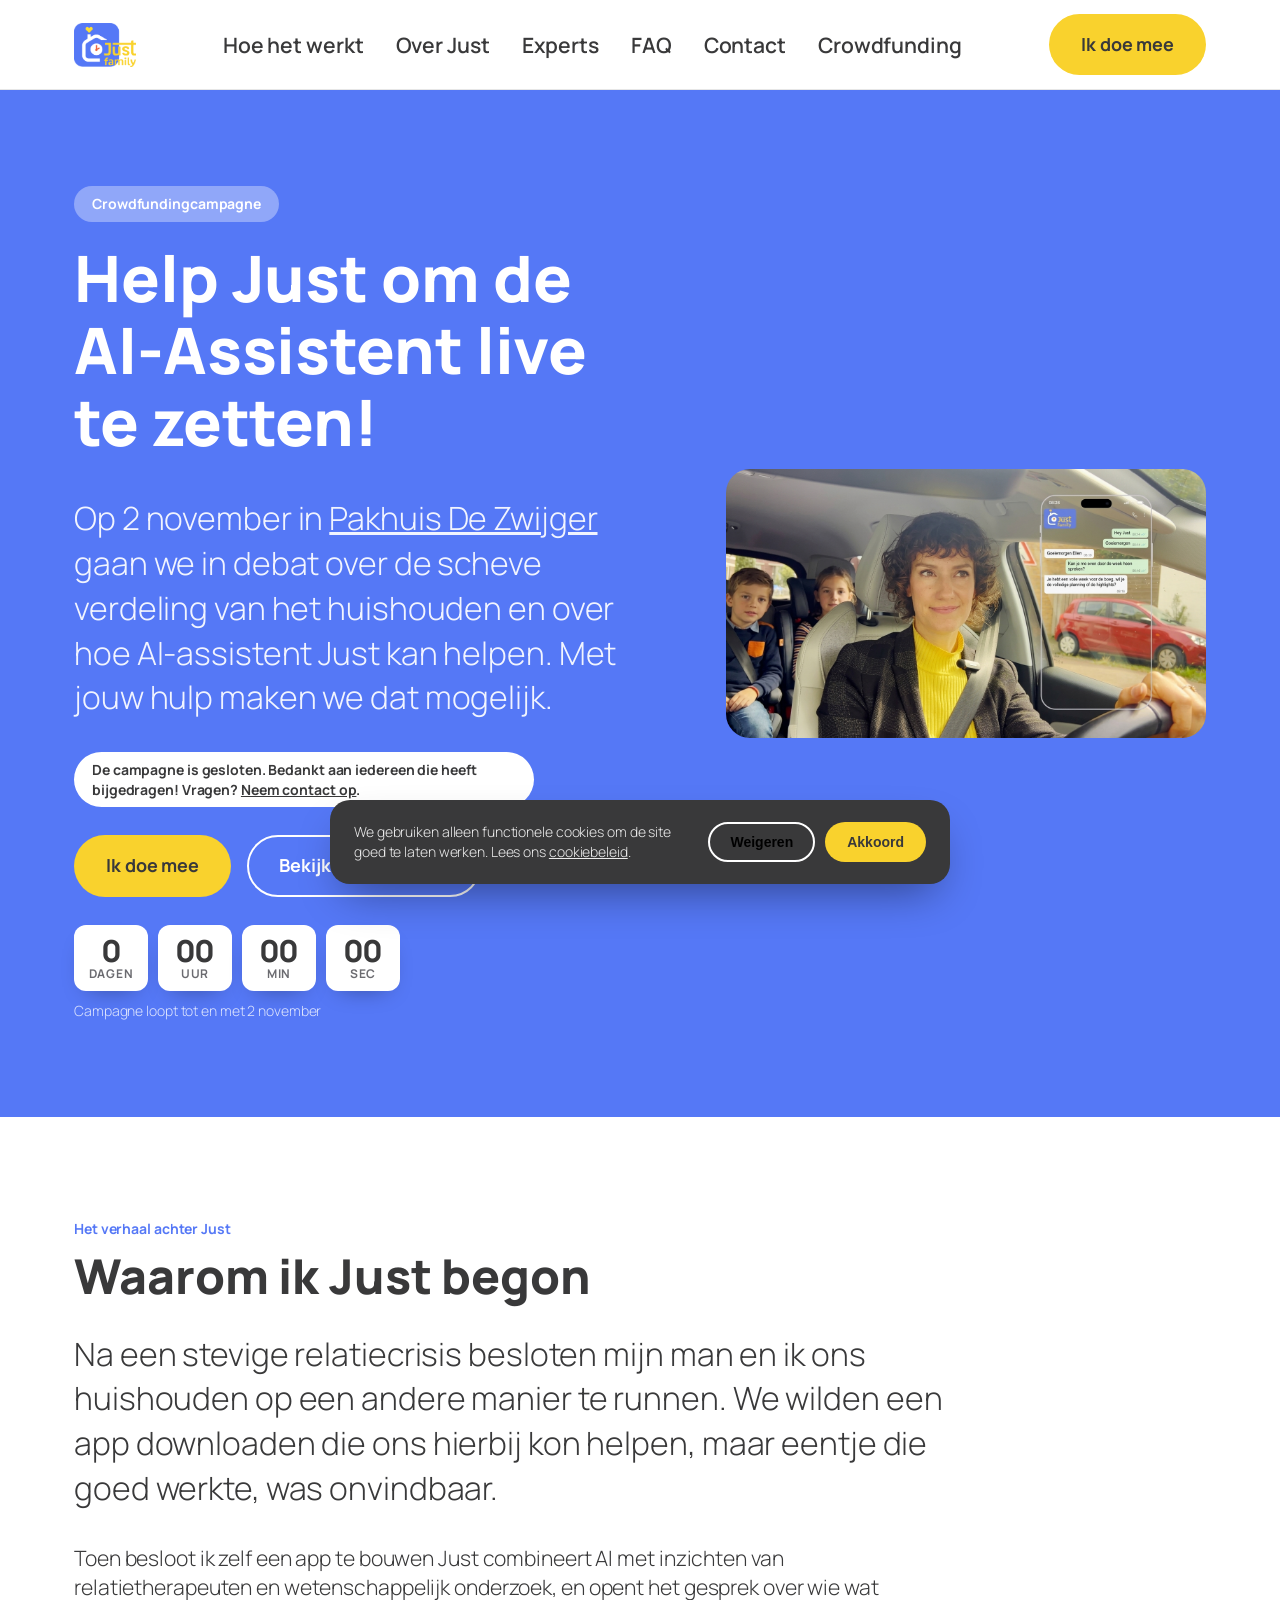
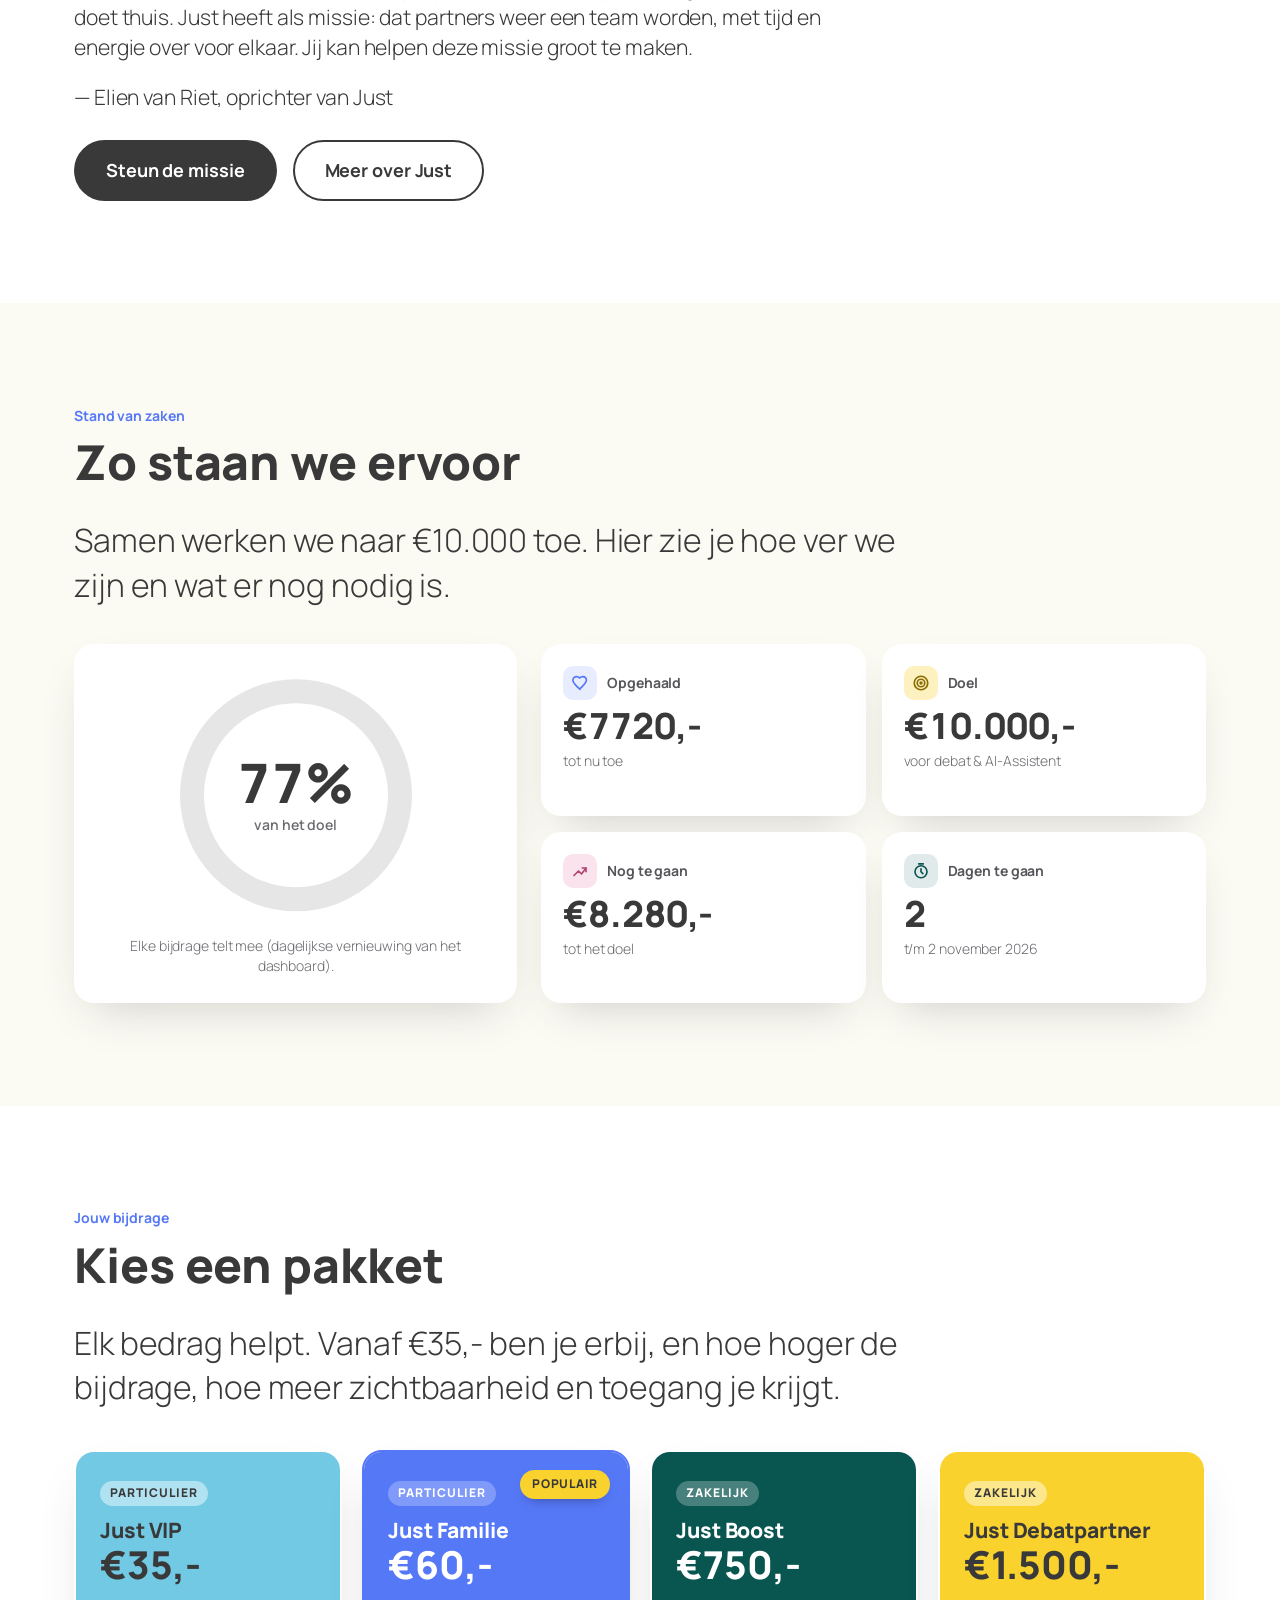
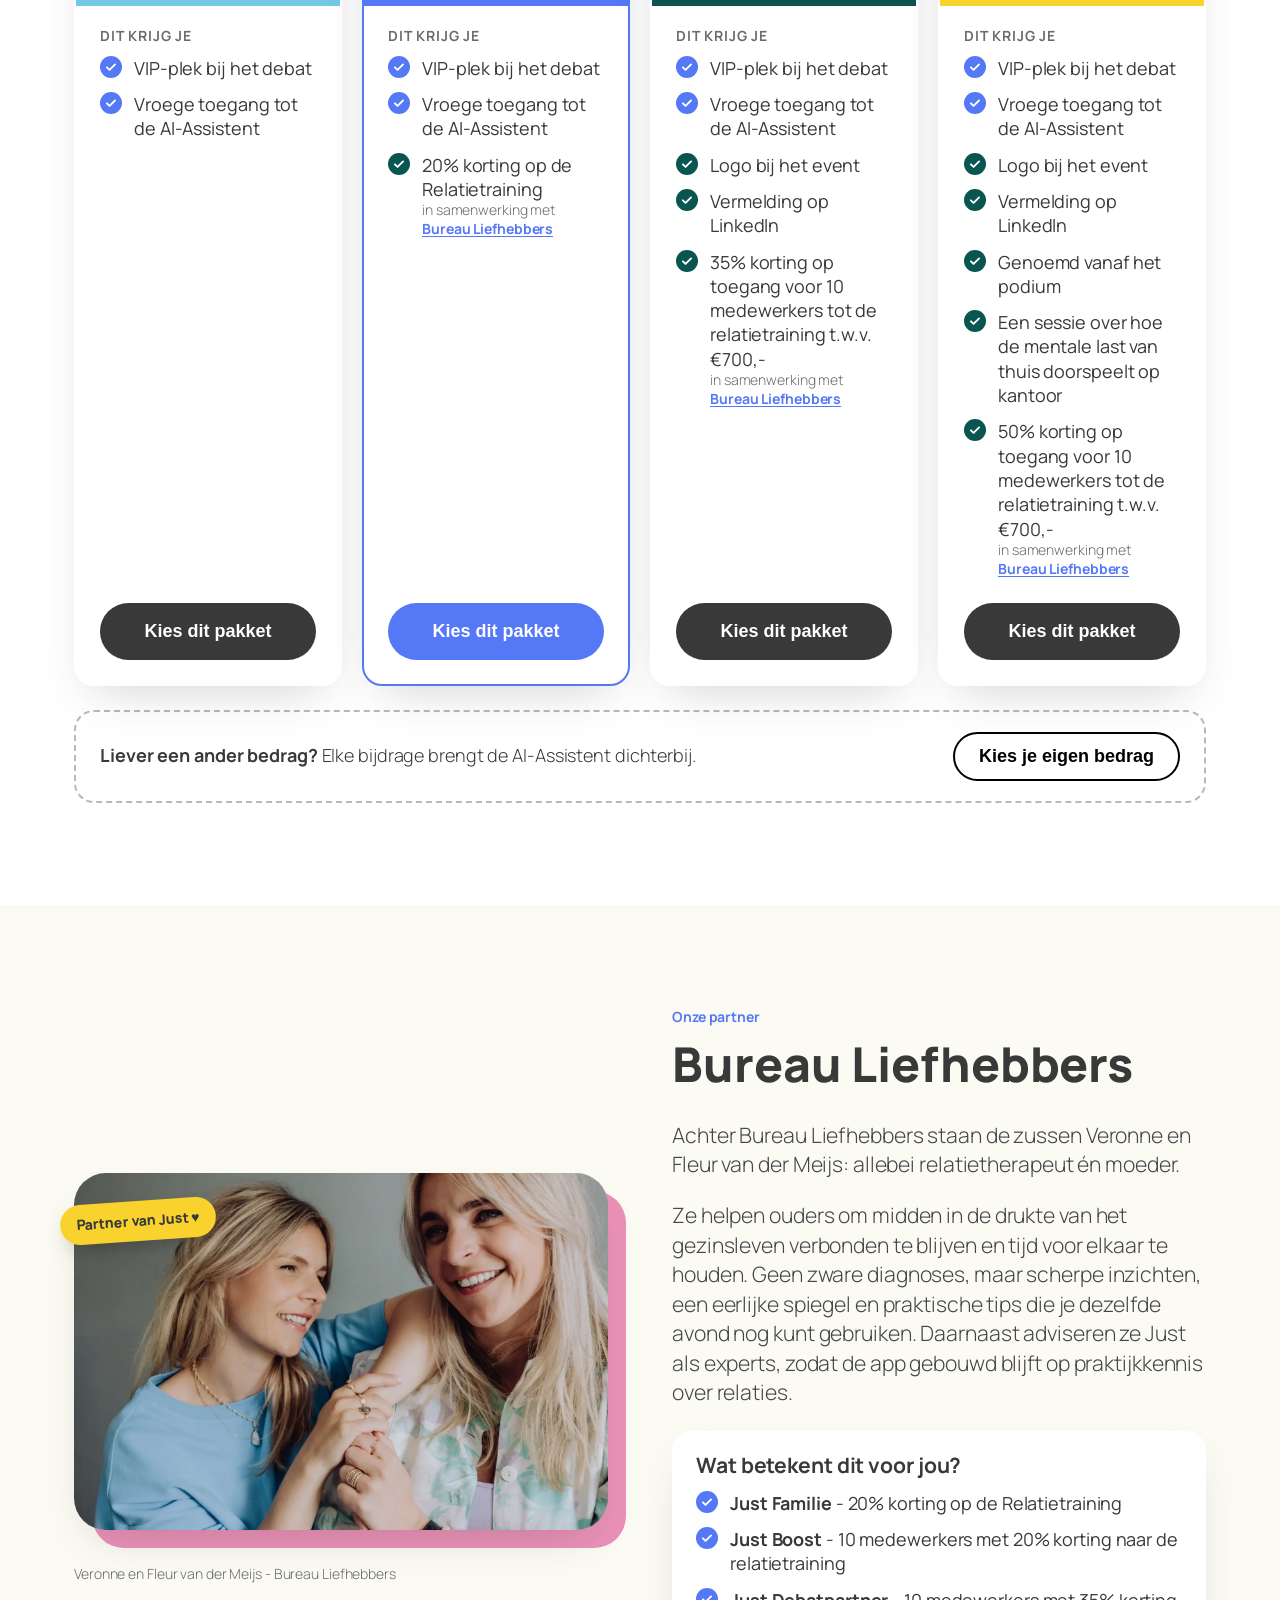
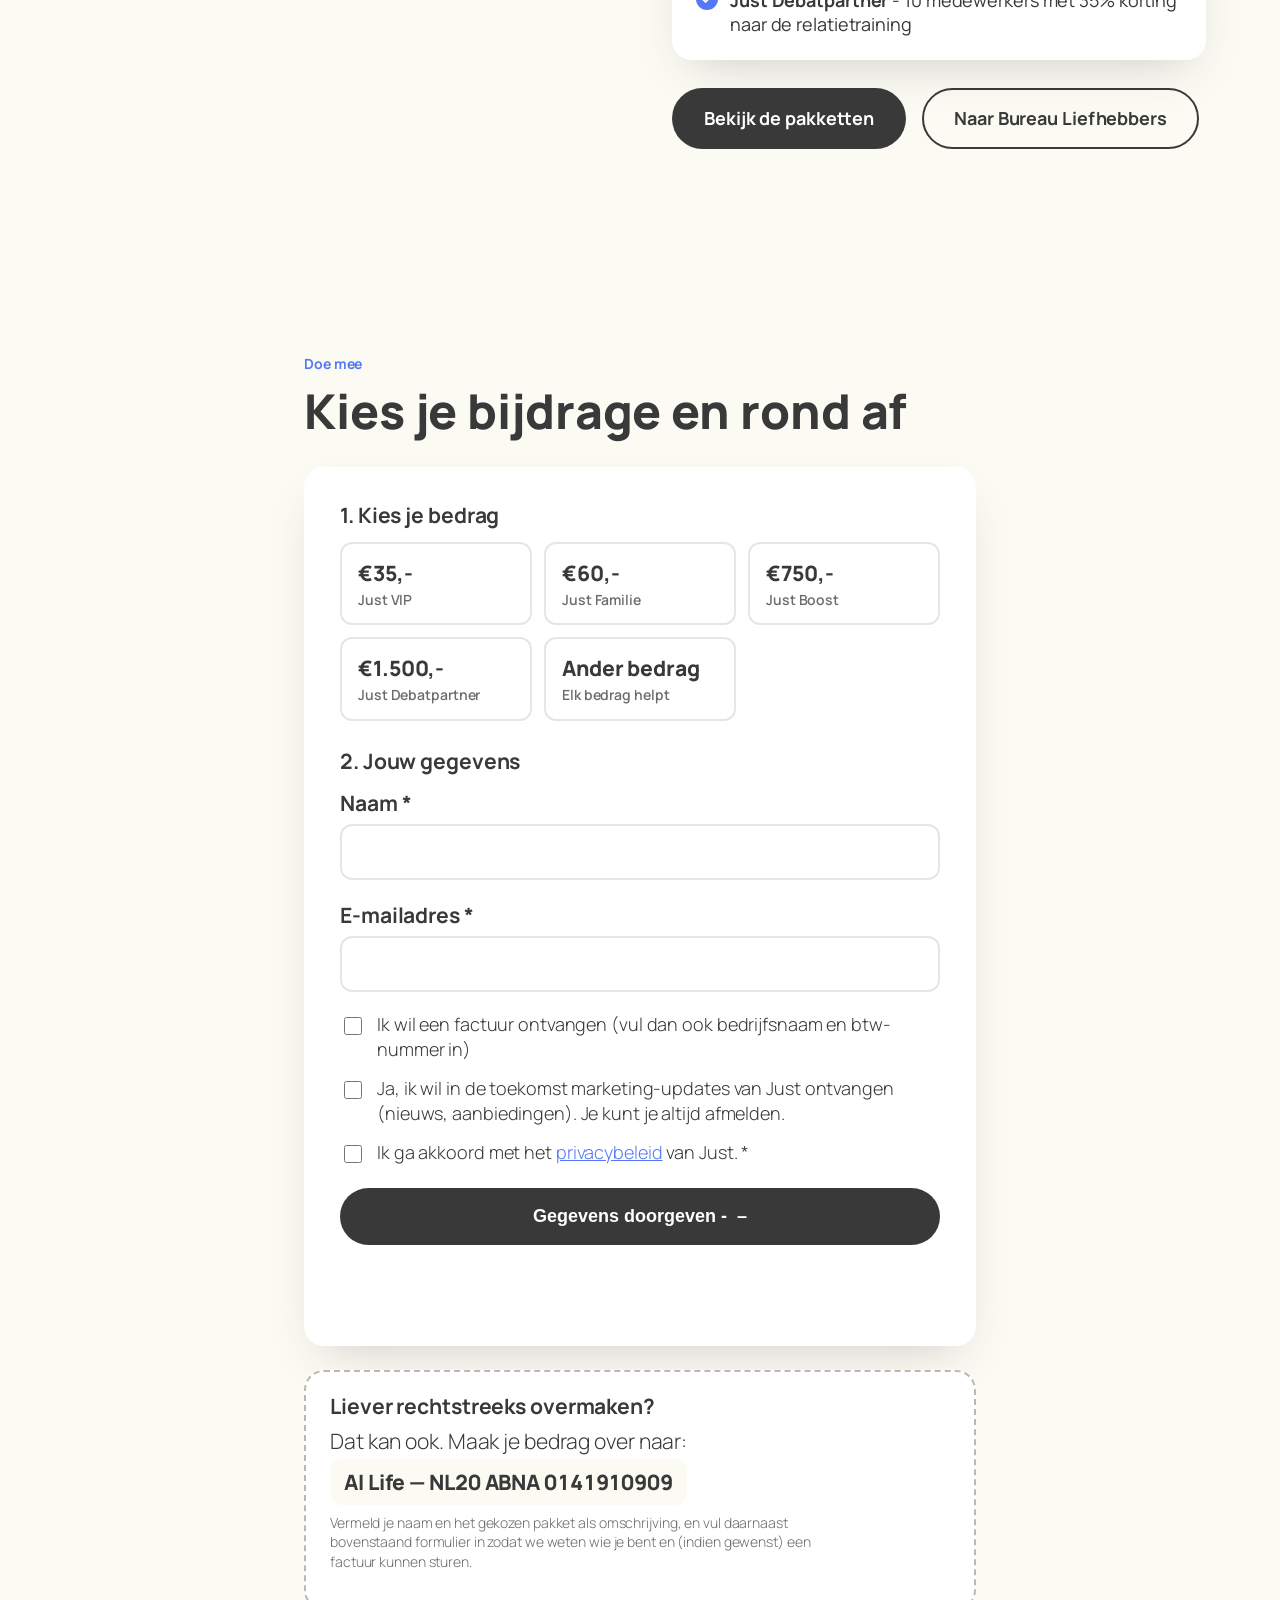
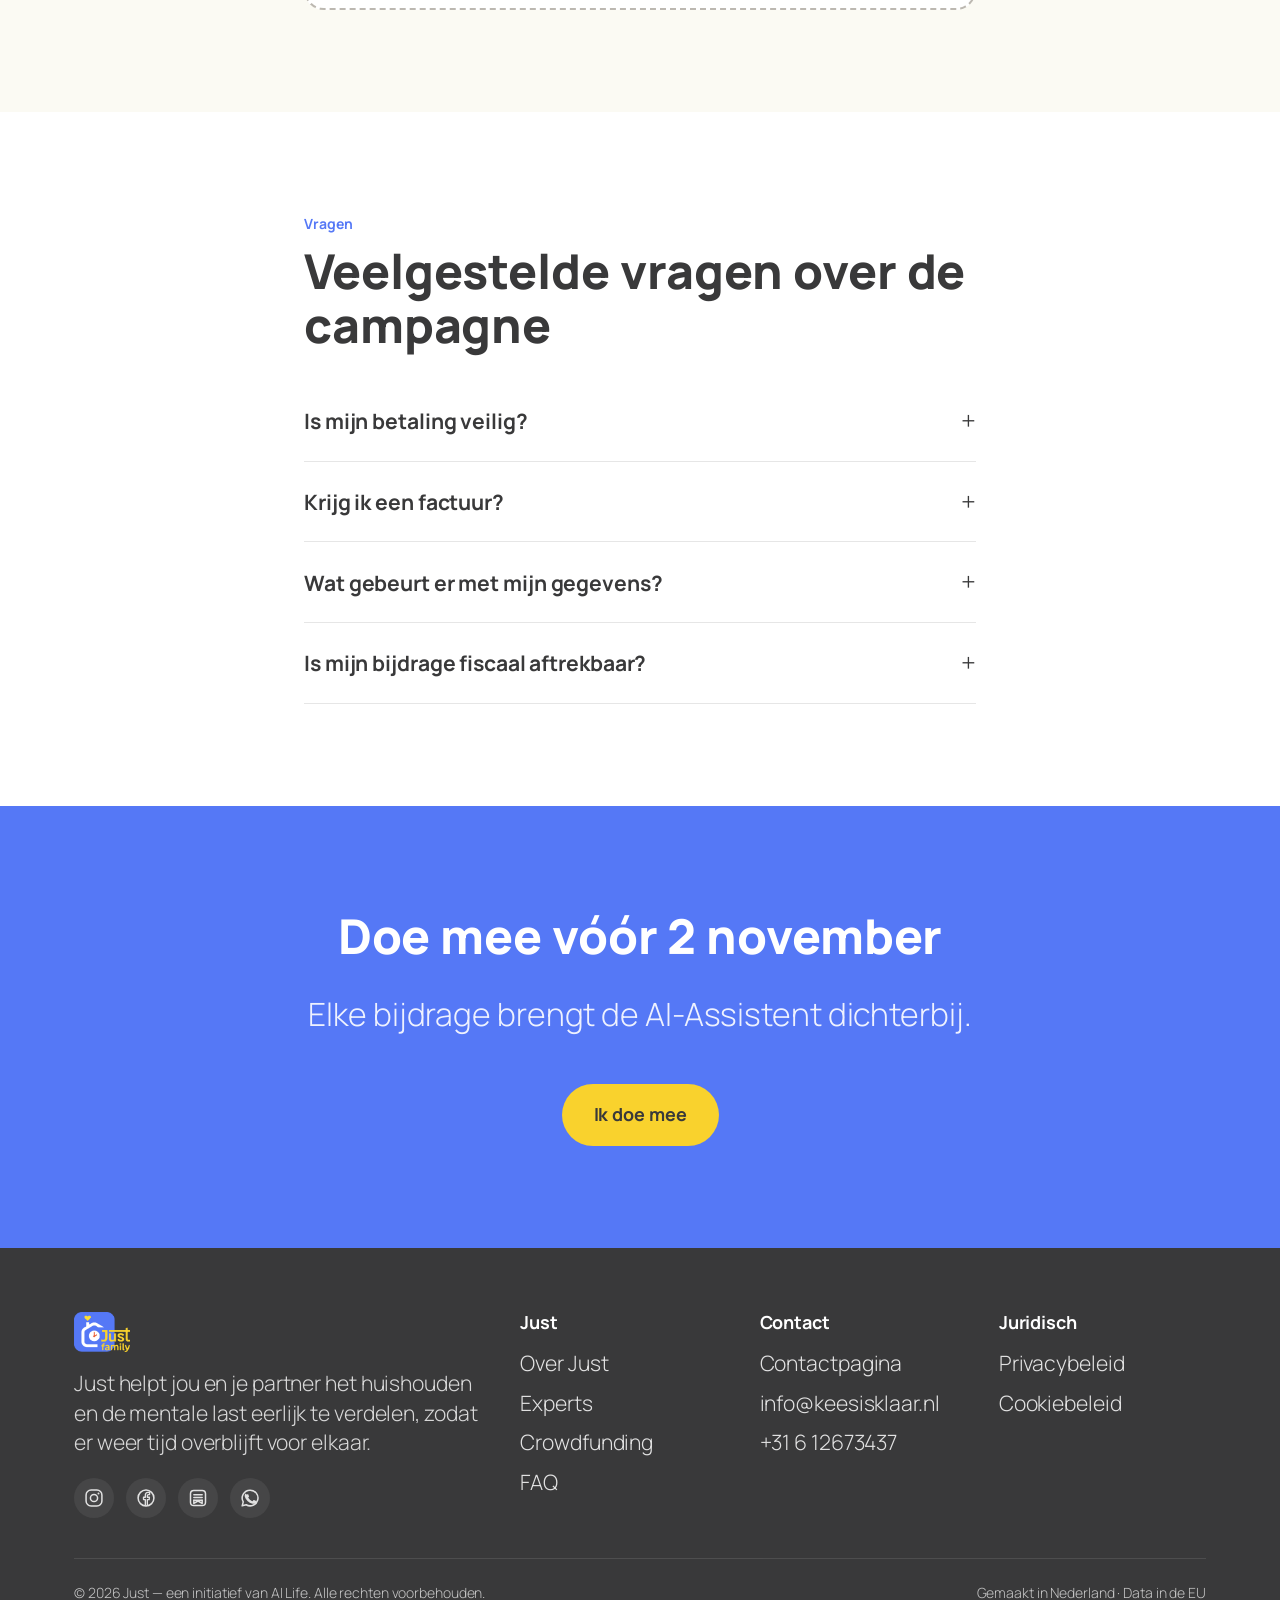
==== campagne.html @ 980ebd4c "Update gauge percentage and amount raised values" ====
<!DOCTYPE html>
<html lang="nl">
<head>
<meta charset="UTF-8">
<meta name="viewport" content="width=device-width, initial-scale=1.0">
<title>Steun Just — crowdfundingcampagne, doe mee vóór 2 november 2026</title>
<meta name="description" content="Help Just om de AI-Assistent live te zetten. Doe mee via Mollie - campagne loopt tot 2 november 2026.">
<link rel="canonical" href="https://justfamily.nl/campagne.html">
<meta name="robots" content="noindex, nofollow">
<!-- Open Graph / social -->
<meta property="og:type" content="website">
<meta property="og:site_name" content="Just">
<meta property="og:title" content="Steun Just — crowdfundingcampagne, doe mee vóór 2 november">
<meta property="og:description" content="Steun Just, de AI-assistent voor een eerlijke verdeling thuis. Doe mee met het debat over mentale last op 2 november. Campagne loopt t/m 2 november 2026.">
<meta property="og:url" content="https://justfamily.nl/campagne.html">
<meta property="og:image" content="https://justfamily.nl/assets/img/og-image.png">
<meta property="og:locale" content="nl_NL">
<meta name="twitter:card" content="summary_large_image">
<meta name="twitter:title" content="Steun Just — crowdfundingcampagne, doe mee vóór 2 november">
<meta name="twitter:description" content="Help Just om de AI-Assistent live te zetten.">

<!-- Favicons -->
<link rel="icon" href="/assets/img/favicon.ico" sizes="any">
<link rel="icon" href="/assets/img/icons/just-icon.svg" type="image/svg+xml">
<link rel="apple-touch-icon" href="/assets/img/apple-touch-icon.png">
<link rel="manifest" href="/site.webmanifest">
<meta name="theme-color" content="#5578f6">

<!-- Fonts -->
<link rel="preconnect" href="https://fonts.googleapis.com">
<link rel="preconnect" href="https://fonts.gstatic.com" crossorigin>
<link href="https://fonts.googleapis.com/css2?family=Manrope:wght@300;400;600;700;800&display=swap" rel="stylesheet">

<link rel="stylesheet" href="/assets/css/style.css">
<link rel="stylesheet" href="/assets/css/campagne.css">

<script type="application/ld+json">
{
  "@context": "https://schema.org",
  "@type": "Organization",
  "@id": "https://justfamily.nl/#organization",
  "name": "Just",
  "alternateName": ["Justfamily", "Just Family", "AI Life"],
  "url": "https://justfamily.nl",
  "logo": "https://justfamily.nl/assets/img/icon-512.png",
  "email": "info@keesisklaar.nl"
}
</script>
</head>
<body>
<a class="skip-link" href="#main">Direct naar inhoud</a>
<header class="site-header">
  <div class="container">
    <a class="logo" href="/index.html">
      <img src="/assets/img/logo/justfamily-logo.png" alt="Just family — logo" style="height:44px; width:auto;">
    </a>
    <nav aria-label="Hoofdmenu">
      <ul class="nav-links">
        <li><a href="/index.html#hoe-het-werkt">Hoe het werkt</a></li>
        <li><a href="/over-just.html">Over Just</a></li>
        <li><a href="/index.html#experts">Experts</a></li>
        <li><a href="/faq.html">FAQ</a></li>
        <li><a href="/contact.html">Contact</a></li>
        <li><a href="/campagne.html" aria-current="page">Crowdfunding</a></li>
      </ul>
    </nav>
    <div class="nav-cta">
      <a href="#doe mee" class="btn btn-yellow">Ik doe mee</a>
      <button class="nav-toggle btn btn-outline" aria-expanded="false" aria-label="Menu">Menu</button>
    </div>
  </div>
</header>

<main id="main">

 <!-- ============ HERO + COUNTDOWN + HERO IMAGE ============ -->
<section class="hero bg-blue campaign-hero">
  <div class="container hero-grid">

    <!-- Left: text -->
    <div class="hero-text">
      <span class="hero-eyebrow">Crowdfundingcampagne</span>
      <h1>Help Just om de AI-Assistent live te zetten!</h1>
      <p class="lead">Op 2 november in <a href="https://dezwijger.nl/programma/ai-in-the-family-who-does-what-at-home">Pakhuis De Zwijger</a> gaan we in debat over de scheve verdeling van het huishouden en over hoe AI-assistent Just kan helpen. <span>Met jouw hulp maken we dat mogelijk.</span></p>

      <div id="countdown-closed-wrap">
        <div id="campaign-closed-banner" class="hero-eyebrow" hidden>
          De campagne is gesloten. Bedankt aan iedereen die heeft bijgedragen! Vragen? <a href="/contact.html">Neem contact op</a>.
        </div>
      </div>
      <div class="badge-row" style="margin-top:28px;">
        <a href="#pakketten" class="btn btn-yellow">Ik doe mee</a>
        <a href="#pakketten" class="btn btn-outline">Bekijk de pakketten</a>
      </div>
      <div class="countdown" id="countdown" data-deadline="2026-11-02T23:59:59+01:00" aria-label="Tijd tot het einde van de campagne">
        <div class="countdown-unit"><span class="num" id="cd-days">–</span><span class="label">dagen</span></div>
        <div class="countdown-unit"><span class="num" id="cd-hours">–</span><span class="label">uur</span></div>
        <div class="countdown-unit"><span class="num" id="cd-minutes">–</span><span class="label">min</span></div>
        <div class="countdown-unit"><span class="num" id="cd-seconds">–</span><span class="label">sec</span></div>
      </div>
      <p class="countdown-note">Campagne loopt tot en met 2 november</p>
    </div>

    <!-- Right: image -->
    <div class="hero-media">
      <img src="/assets/img/JustFamily_AI_Lancering_ElienvanRiet_PakhuisdeZwijger_gezin.jpeg"
           alt="Elien van Riet, oprichter van Just — de AI Family Organizer">
      <!-- <div class="hero-lottie" data-lottie="/assets/lottie/hero-huishouden.json" role="img" aria-label="Animatie van huishoudelijke taken"></div> -->
    </div>

  </div>
</section>


  <!-- ============ PERSOONLIJKE MOTIVATIE ELIEN ============ -->
  <section class="section" id="waarom-just">
    <div class="container story">
      <span class="eyebrow">Het verhaal achter Just</span>
      <h2>Waarom ik Just begon</h2>

      <div class="story-card">
        <p class="lead">Na een stevige relatiecrisis besloten mijn man en ik ons huishouden op een andere manier te runnen. We wilden een app downloaden die ons hierbij kon helpen, maar eentje die goed werkte, was onvindbaar.</p>
        <p>Toen besloot ik zelf een app te bouwen Just combineert AI met inzichten van relatietherapeuten en wetenschappelijk onderzoek, en opent het gesprek over wie wat doet thuis. Just heeft als missie: dat partners weer een team worden, met tijd en energie over voor elkaar. Jij kan helpen deze missie groot te maken. </p>
        <p class="story-sign">— Elien van Riet, oprichter van Just</p>
      </div>

      <div class="badge-row" style="margin-top:28px;">
        <a href="#pakketten" class="btn btn-primary">Steun de missie</a>
        <a href="/over-just.html" class="btn btn-outline">Meer over Just</a>
      </div>
    </div>
  </section>


      
      <!-- Tally counter: toont het opgehaalde bedrag uit campaign-data.json -->
    <!--  <div id="campaign-progress">
        <div class="tally" id="tally">
          <span class="tally-ring" aria-hidden="true"></span>
          <a class="tally-button" id="tally-button" href="#pakketten" aria-label="Tel mee: kies een pakket">
            <span class="tally-cap"><span class="tally-heart"></span></span>
          </a>
          <div class="tally-body">
            <span class="tally-reset" aria-hidden="true"></span>
            <div class="tally-face">
              <div class="tally-brand" translate="no">Just <small>family</small></div>
              <div class="tally-window" id="tally-window" role="img" aria-label="€1500,- opgehaald">
                <span class="tally-cur" aria-hidden="true">€</span>
                <span class="tally-digits" id="tally-digits" aria-hidden="true">
                  <span class="tally-digit"><span class="tally-strip"><span><b>0</b></span></span></span>
                  <span class="tally-digit"><span class="tally-strip"><span><b>0</b></span></span></span>
                  <span class="tally-digit"><span class="tally-strip"><span><b>0</b></span></span></span>
                  <span class="tally-digit"><span class="tally-strip"><span><b>0</b></span></span></span>
                  <span class="tally-digit"><span class="tally-strip"><span><b>0</b></span></span></span>
                </span>
              </div>
              <div class="tally-label"><span class="live-dot" aria-hidden="true"></span> Live opgehaald</div>
              <div class="tally-sub">van <span class="js-goal">€10.000</span> doel</div>
            </div>
          </div>
        </div>
        <p class="tally-hint">Druk op de knop en tel mee &darr;</p>
      </div>
    </div>
  </section>

  <!-- ============ DASHBOARD: STAND VAN HET DOEL ============ -->
  <section class="section bg-off" id="doel">
    <div class="container">
      <span class="eyebrow">Stand van zaken</span>
      <h2>Zo staan we ervoor</h2>
      <p class="lead">Samen werken we naar <span class="js-goal">€10.000</span> toe. Hier zie je hoe ver we zijn en wat er nog nodig is.</p>

      <div class="dash">
        <div class="dash-card dash-gauge">
          <div class="gauge" id="gauge" role="img" aria-label="0% van het doel bereikt">
            <svg viewBox="0 0 120 120" aria-hidden="true">
              <circle class="gauge-track" cx="60" cy="60" r="52" fill="none" stroke-width="12"/>
              <circle class="gauge-fill" id="gauge-fill" cx="60" cy="60" r="52" fill="none" stroke-width="12"
                      stroke-dasharray="326.73" stroke-dashoffset="326.73"/>
            </svg>
            <div class="gauge-center" aria-hidden="true">
              <span class="gauge-pct" id="gauge-pct">77%</span>
              <span class="gauge-cap">van het doel</span>
            </div>
          </div>
          <p class="dash-note">Elke bijdrage telt mee (dagelijkse vernieuwing van het dashboard).</p>
        </div>

        <div class="dash-tiles">
          <div class="tile">
            <div class="tile-head"><span class="tile-icon" style="background:rgba(85,120,246,0.14); color:var(--color-primary-blue);"><svg viewBox="0 0 24 24" fill="none" stroke="currentColor" stroke-width="2.2" stroke-linecap="round" stroke-linejoin="round" aria-hidden="true"><path d="M12 20.5 10.6 19.2C5.7 14.8 2.5 11.9 2.5 8.4 2.5 5.6 4.7 3.5 7.4 3.5c1.6 0 3.1.7 4.1 1.9 1-1.2 2.5-1.9 4.1-1.9 2.8 0 4.9 2.1 4.9 4.9 0 3.5-3.2 6.4-8.1 10.8z"/></svg></span>Opgehaald</div>
            <div class="tile-value" id="amount-raised">€7720,-</div>
            <div class="tile-sub">tot nu toe</div>
          </div>
          <div class="tile">
            <div class="tile-head"><span class="tile-icon" style="background:rgba(249,210,45,0.3); color:#8a6d00;"><svg viewBox="0 0 24 24" fill="none" stroke="currentColor" stroke-width="2.2" stroke-linecap="round" stroke-linejoin="round" aria-hidden="true"><circle cx="12" cy="12" r="9"/><circle cx="12" cy="12" r="5"/><circle cx="12" cy="12" r="1.2" fill="currentColor"/></svg></span>Doel</div>
            <div class="tile-value" id="amount-goal">€10.000,-</div>
            <div class="tile-sub">voor debat &amp; AI-Assistent</div>
          </div>
          <div class="tile">
            <div class="tile-head"><span class="tile-icon" style="background:rgba(235,145,183,0.25); color:#b3416f;"><svg viewBox="0 0 24 24" fill="none" stroke="currentColor" stroke-width="2.2" stroke-linecap="round" stroke-linejoin="round" aria-hidden="true"><path d="M4 18 10 12l4 4 6-8"/><path d="M15 8h5v5"/></svg></span>Nog te gaan</div>
            <div class="tile-value" id="amount-left">€8.280,-</div>
            <div class="tile-sub">tot het doel</div>
          </div>
          <div class="tile">
            <div class="tile-head"><span class="tile-icon" style="background:rgba(9,85,80,0.12); color:var(--color-teal);"><svg viewBox="0 0 24 24" fill="none" stroke="currentColor" stroke-width="2.2" stroke-linecap="round" stroke-linejoin="round" aria-hidden="true"><circle cx="12" cy="13" r="8"/><path d="M12 9v4l2.5 2.5"/><path d="M9 2.5h6"/></svg></span>Dagen te gaan</div>
            <div class="tile-value" id="days-left">2</div>
            <div class="tile-sub">t/m 2 november 2026</div>
          </div>
        </div>
<!--
        <div class="dash-card dash-progress">
          <div class="dash-progress-head">
            <h3>Mijlpalen</h3>
            <span class="dash-updated"><span class="live-dot" aria-hidden="true"></span> Laatst bijgewerkt: <span id="last-updated">zojuist</span></span>
          </div>
          <div class="mbar">
            <div class="mbar-track"><div class="mbar-fill" id="progress-fill"></div></div>
            <ol class="mbar-marks" id="milestones">
              <li class="mbar-mark" data-pct="25" style="left:25%"><span class="mbar-dot"><svg viewBox="0 0 24 24" fill="none" stroke="#fff" stroke-width="3.5" stroke-linecap="round" stroke-linejoin="round" aria-hidden="true"><path d="M5 12.5l4.5 4.5L19 7.5"/></svg></span><span class="mbar-label"><strong class="js-ms">€2.500</strong><span>25%</span></span></li>
              <li class="mbar-mark" data-pct="50" style="left:50%"><span class="mbar-dot"><svg viewBox="0 0 24 24" fill="none" stroke="#fff" stroke-width="3.5" stroke-linecap="round" stroke-linejoin="round" aria-hidden="true"><path d="M5 12.5l4.5 4.5L19 7.5"/></svg></span><span class="mbar-label"><strong class="js-ms">€5.000</strong><span>halverwege</span></span></li>
              <li class="mbar-mark" data-pct="75" style="left:75%"><span class="mbar-dot"><svg viewBox="0 0 24 24" fill="none" stroke="#fff" stroke-width="3.5" stroke-linecap="round" stroke-linejoin="round" aria-hidden="true"><path d="M5 12.5l4.5 4.5L19 7.5"/></svg></span><span class="mbar-label"><strong class="js-ms">€7.500</strong><span>75%</span></span></li>
              <li class="mbar-mark" data-pct="100" style="left:100%"><span class="mbar-dot"><svg viewBox="0 0 24 24" fill="none" stroke="#fff" stroke-width="3.5" stroke-linecap="round" stroke-linejoin="round" aria-hidden="true"><path d="M5 12.5l4.5 4.5L19 7.5"/></svg></span><span class="mbar-label"><strong class="js-ms">€15.000</strong><span>doel!</span></span></li>
            </ol>
          </div>
          <p class="dash-nudge" id="dash-nudge">Nog <strong class="js-left">€13.415,-</strong> te gaan. Dat zijn bijvoorbeeld <strong id="nudge-count">224</strong> Just Familie-pakketten.</p>
          <!-- <span><strong id="donor-count">0</strong> donateurs</span> -->
        </div>
      </div>
    </div>
  </section>

  <!-- ============ PAKKETTEN ============ -->
  <section class="section" id="pakketten">
    <div class="container">
      <span class="eyebrow">Jouw bijdrage</span>
      <h2>Kies een pakket</h2>
      <p class="lead">Elk bedrag helpt. Vanaf €35,- ben je erbij, en hoe hoger de bijdrage, hoe meer zichtbaarheid en toegang je krijgt.</p>

      <div class="tier-grid">
        <article class="tier-card tier-card--vip">
          <div class="tier-top">
            <span class="tier-kind">Particulier</span>
            <h3 class="tier-name">Just VIP</h3>
            <div class="tier-amount">€35,-</div>
          </div>
          <div class="tier-body">
            <h4>Dit krijg je</h4>
            <ul class="check-list">
              <li>VIP-plek bij het debat</li>
              <li>Vroege toegang tot de AI-Assistent</li>
            </ul>
            <button class="btn btn-primary" data-select-tier="35">Kies dit pakket</button>
          </div>
        </article>

        <article class="tier-card tier-card--familie">
          <span class="tier-badge">Populair</span>
          <div class="tier-top">
            <span class="tier-kind">Particulier</span>
            <h3 class="tier-name">Just Familie</h3>
            <div class="tier-amount">€60,-</div>
          </div>
          <div class="tier-body">
            <h4>Dit krijg je</h4>
            <ul class="check-list">
              <li>VIP-plek bij het debat</li>
              <li>Vroege toegang tot de AI-Assistent</li>
              <li class="is-plus">20% korting op de Relatietraining <span class="muted">in samenwerking met <a href="#bureau-liefhebbers">Bureau Liefhebbers</a></span></li>
            </ul>
            <button class="btn btn-primary" data-select-tier="60">Kies dit pakket</button>
          </div>
        </article>

        <article class="tier-card tier-card--bedrijf">
          <div class="tier-top">
            <span class="tier-kind">Zakelijk</span>
            <h3 class="tier-name">Just Boost</h3>
            <div class="tier-amount">€750,-</div>
          </div>
          <div class="tier-body">
            <h4>Dit krijg je</h4>
            <ul class="check-list">
              <li>VIP-plek bij het debat</li>
              <li>Vroege toegang tot de AI-Assistent</li>
              <li class="is-plus">Logo bij het event</li>
              <li class="is-plus">Vermelding op LinkedIn</li>
              <li class="is-plus">35% korting op toegang voor 10 medewerkers tot de relatietraining t.w.v. €700,- <span class="muted">in samenwerking met <a href="#bureau-liefhebbers">Bureau Liefhebbers</a></span></li>
            </ul>
            <button class="btn btn-primary" data-select-tier="750">Kies dit pakket</button>
          </div>
        </article>

        <article class="tier-card tier-card--partner">
          <div class="tier-top">
            <span class="tier-kind">Zakelijk</span>
            <h3 class="tier-name">Just Debatpartner</h3>
            <div class="tier-amount">€1.500,-</div>
          </div>
          <div class="tier-body">
            <h4>Dit krijg je</h4>
            <ul class="check-list">
              <li>VIP-plek bij het debat</li>
              <li>Vroege toegang tot de AI-Assistent</li>        
              <li class="is-plus">Logo bij het event</li>
              <li class="is-plus">Vermelding op LinkedIn</li>
              <li class="is-plus">Genoemd vanaf het podium</li>
              <li class="is-plus">Een sessie over hoe de mentale last van thuis doorspeelt op kantoor</li>
              <li class="is-plus">50% korting op toegang voor 10 medewerkers tot de relatietraining t.w.v. €700,-<span class="muted">in samenwerking met <a href="#bureau-liefhebbers">Bureau Liefhebbers</a></span></li>
            </ul>
            <button class="btn btn-primary" data-select-tier="1500">Kies dit pakket</button>
          </div>
        </article>
      </div>

      <div class="tier-other">
        <p><strong>Liever een ander bedrag?</strong> Elke bijdrage brengt de AI-Assistent dichterbij.</p>
        <button class="btn btn-outline" data-select-tier="anders">Kies je eigen bedrag</button>
      </div>
    </div>
  </section>

  <!-- ============ BUREAU LIEFHEBBERS ============ -->
  <section class="section bg-off" id="bureau-liefhebbers">
    <div class="container partner-grid">
      <figure class="partner-photo">
        <picture>
          <source srcset="/assets/img/partners/bureau-liefhebbers.webp" type="image/webp">
          <img src="/assets/img/partners/bureau-liefhebbers.jpg" width="1536" height="1025" loading="lazy"
             alt="Veronne en Fleur van der Meijs van Bureau Liefhebbers, lachend naast elkaar">
        </picture>
        <span class="partner-sticker">Partner van Just &hearts;</span>
        <figcaption>Veronne en Fleur van der Meijs - Bureau Liefhebbers</figcaption>
      </figure>

      <div class="partner-copy">
        <span class="eyebrow">Onze partner</span>
        <h2>Bureau Liefhebbers</h2>
        <p class="lead" style="font-size:var(--fs-large);">Achter Bureau Liefhebbers staan de zussen Veronne en Fleur van der Meijs: allebei relatietherapeut én moeder.</p>
        <p>Ze helpen ouders om midden in de drukte van het gezinsleven verbonden te blijven en tijd voor elkaar te houden. Geen zware diagnoses, maar scherpe inzichten, een eerlijke spiegel en praktische tips die je dezelfde avond nog kunt gebruiken. Daarnaast adviseren ze Just als experts, zodat de app gebouwd blijft op praktijkkennis over relaties.</p>

        <div class="partner-perks">
          <h3>Wat betekent dit voor jou?</h3>
          <ul class="check-list">
            <li><strong>Just Familie</strong> - 20% korting op de Relatietraining</li>
            <li><strong>Just Boost</strong> - 10 medewerkers met 20% korting naar de relatietraining</li>
            <li><strong>Just Debatpartner</strong> - 10 medewerkers met 35% korting naar de relatietraining</li>
          </ul>
        </div>

        <div class="badge-row">
          <a href="#pakketten" class="btn btn-primary">Bekijk de pakketten</a>
          <a href="https://bureauliefhebbers.com/" class="btn btn-outline" target="_blank" rel="noopener">Naar Bureau Liefhebbers</a>
        </div>
      </div>
    </div>
  </section>

  <!-- ============ DONATIEFORMULIER ============ -->
  <section class="section bg-off" id="doe mee">
    <div class="container" style="max-width:720px;">
      <span class="eyebrow">Doe mee</span>
      <h2>Kies je bijdrage en rond af</h2>

      <form id="donate-form" class="donate-form" action="https://formspree.io/f/myekvdpe" method="POST">
        <!-- Onderwerpregel van de notificatie-e-mail. Het ontvangend adres (info@keesisklaar.nl)
             stel je in bij het aanmaken van dit formulier in je Formspree-account — zie README.md. -->
        <input type="hidden" name="_subject" value="Nieuwe donatie-aanmelding — Just crowdfundingcampagne">

        <h3 style="margin-bottom:16px;">1. Kies je bedrag</h3>
        <div class="amount-grid" role="radiogroup" aria-label="Kies een donatiebedrag">
          <label class="amount-option">
            <input type="radio" name="bedrag" value="35">
            €35,- <span>Just VIP</span>
          </label>
          <label class="amount-option">
            <input type="radio" name="bedrag" value="60">
            €60,- <span>Just Familie</span>
          </label>
          <label class="amount-option">
            <input type="radio" name="bedrag" value="750">
            €750,- <span>Just Boost</span>
          </label>
          <label class="amount-option">
            <input type="radio" name="bedrag" value="1500">
            €1.500,- <span>Just Debatpartner</span>
          </label>
          <label class="amount-option">
            <input type="radio" name="bedrag" value="anders">
            Ander bedrag <span>Elk bedrag helpt</span>
          </label>
        </div>
        <input type="number" id="custom-bedrag" name="bedrag_anders" min="1" step="1" placeholder="Vul je bedrag in (€)" hidden>

        <h3 style="margin:28px 0 16px;">2. Jouw gegevens</h3>
        <div class="form-group">
          <label for="naam">Naam *</label>
          <input type="text" id="naam" name="naam" required autocomplete="name">
        </div>
        <div class="form-group">
          <label for="email">E-mailadres *</label>
          <input type="email" id="email" name="email" required autocomplete="email">
        </div>

        <div class="checkbox-row">
          <input type="checkbox" id="wil-factuur" name="wil_factuur" value="ja">
          <label for="wil-factuur">Ik wil een factuur ontvangen (vul dan ook bedrijfsnaam en btw-nummer in)</label>
        </div>

        <div class="invoice-fields" id="invoice-fields" hidden>
          <div class="form-group">
            <label for="bedrijfsnaam">Bedrijfsnaam</label>
            <input type="text" id="bedrijfsnaam" name="bedrijfsnaam" autocomplete="organization">
          </div>
          <div class="form-group">
            <label for="btw">BTW-nummer</label>
            <input type="text" id="btw" name="btw_nummer" autocomplete="off">
          </div>
        </div>

        <div class="checkbox-row">
          <input type="checkbox" id="wil-marketing" name="wil_marketing_updates" value="ja">
          <label for="wil-marketing">Ja, ik wil in de toekomst marketing-updates van Just ontvangen (nieuws, aanbiedingen). Je kunt je altijd afmelden.</label>
        </div>

        <div class="checkbox-row">
          <input type="checkbox" id="akkoord-privacy" required>
          <label for="akkoord-privacy">Ik ga akkoord met het <a href="/privacybeleid.html" target="_blank" rel="noopener">privacybeleid</a> van Just. *</label>
        </div>

        <button type="submit" class="btn btn-primary" style="width:100%; justify-content:center; margin-top:8px;">
          Gegevens doorgeven - <span id="selected-amount-label">–</span>
        </button>
        <p class="form-feedback" id="donate-feedback" role="status"></p>

        <div class="payment-buttons" id="payment-buttons" hidden>
          <a href="#" id="btn-mollie" class="btn btn-mollie" target="_blank" rel="noopener">Betaal via Mollie (iDEAL)</a>
          <!-- <a href="#" id="btn-stripe" class="btn btn-stripe" target="_blank" rel="noopener">Betaal via Stripe (kaart)</a> 
          <a href="#" id="btn-tikkie" class="btn btn-tikkie" target="_blank" rel="noopener">Betaal via Tikkie</a> -->
        </div>
      </form>

      <div class="bank-transfer-box">
        <h4 style="margin-bottom:8px;">Liever rechtstreeks overmaken?</h4>
        <p style="margin-bottom:4px;">Dat kan ook. Maak je bedrag over naar:</p>
        <span class="iban">AI Life — NL20 ABNA 0141910909</span>
        <p style="font-size:var(--fs-small); color:#6b6b70; margin-top:8px;">Vermeld je naam en het gekozen pakket als omschrijving, en vul daarnaast bovenstaand formulier in zodat we weten wie je bent en (indien gewenst) een factuur kunnen sturen.</p>
      </div>
    </div>
  </section>

  <!-- ============ VEELGESTELDE VRAGEN OVER DE CAMPAGNE ============ -->
  <section class="section">
    <div class="container" style="max-width:720px;">
      <span class="eyebrow">Vragen</span>
      <h2>Veelgestelde vragen over de campagne</h2>

      <details class="faq-item">
        <summary class="faq-question">Is mijn betaling veilig?</summary>
        <div class="faq-answer"><p>Ja. Betalingen lopen via Mollie (gekoppeld aan iDEAL/ABN AMRO). Just ziet en bewaart je kaart- of bankgegevens nooit zelf.</p></div>
      </details>
      <details class="faq-item">
        <summary class="faq-question">Krijg ik een factuur?</summary>
        <div class="faq-answer"><p>Ja, als je dat aanvinkt in het formulier en je bedrijfsnaam + btw-nummer invult. Mollie stuurt je de factuur na je donatie per e-mail toe.</p></div>
      </details>
      <details class="faq-item">
        <summary class="faq-question">Wat gebeurt er met mijn gegevens?</summary>
        <div class="faq-answer"><p>We gebruiken je naam en e-mailadres om je donatie te verwerken en (indien van toepassing) een factuur te sturen. Alleen als je dat expliciet aanvinkt, ontvang je ook marketing-updates. Zie ons <a href="/privacybeleid.html">privacybeleid</a> voor de volledige uitleg.</p></div>
      </details>
      <details class="faq-item">
        <summary class="faq-question">Is mijn bijdrage fiscaal aftrekbaar?</summary>
        <div class="faq-answer"><p> Ja, als je Just Family sponsort, dan levert je dit publiciteit op en is dit fiscaal aftrekbaar. Voor vragen kan je contact opnemen via <a href="/contact.html">onze contactpagina</a>.</p></div>
      </details>
    </div>
  </section>

  <!-- ============ SLOT-CTA ============ -->
  <section class="section bg-blue text-center">
    <div class="container">
      <h2>Doe mee vóór 2 november</h2>
      <p class="lead mx-auto" style="color:#fff; opacity:0.9;">Elke bijdrage brengt de AI-Assistent dichterbij.</p>
      <a href="#doe mee" class="btn btn-yellow" style="margin-top:16px;">Ik doe mee</a>
    </div>
  </section>

</main>
<footer class="site-footer">
  <div class="container">
    <div class="footer-grid">
      <div>
        <img src="/assets/img/logo/justfamily-logo.png" alt="Just family" style="height:40px; margin-bottom:16px;">
        <p style="max-width:38ch; opacity:0.8;">Just helpt jou en je partner het huishouden en de mentale last eerlijk te verdelen, zodat er weer tijd overblijft voor elkaar.</p>
        <div class="social-links">
      <a href="https://www.instagram.com/just_family_ai/" target="_blank" rel="noopener noreferrer" aria-label="Just op Instagram"><span class="social-icon" style="--icon:url(/assets/img/icons/social/instagram.svg);"></span></a>
      <a href="https://www.facebook.com/profile.php?id=61588828659085" target="_blank" rel="noopener noreferrer" aria-label="Just op Facebook"><span class="social-icon" style="--icon:url(/assets/img/icons/social/facebook.svg);"></span></a>
      <a href="https://elienvanriet.substack.com/" target="_blank" rel="noopener noreferrer" aria-label="Just op Substack"><span class="social-icon" style="--icon:url(/assets/img/icons/social/substack.svg);"></span></a>
      <a href="https://wa.me/31612673437" target="_blank" rel="noopener noreferrer" aria-label="Just op WhatsApp"><span class="social-icon" style="--icon:url(/assets/img/icons/social/whatsapp.svg);"></span></a>
      </div>

      </div>
      <div>
        <h4>Just</h4>
        <ul>
          <li><a href="/over-just.html">Over Just</a></li>
          <li><a href="/index.html#experts">Experts</a></li>
          <li><a href="/campagne.html">Crowdfunding</a></li>
          <li><a href="/faq.html">FAQ</a></li>
        </ul>
      </div>
      <div>
        <h4>Contact</h4>
        <ul>
          <li><a href="/contact.html">Contactpagina</a></li>
          <li><a href="mailto:info@keesisklaar.nl">info@keesisklaar.nl</a></li>
          <li><a href="tel:+31612673437">+31 6 12673437</a></li>
        </ul>
      </div>
      <div>
        <h4>Juridisch</h4>
        <ul>
          <li><a href="/privacybeleid.html">Privacybeleid</a></li>
          <li><a href="/cookiebeleid.html">Cookiebeleid</a></li>
        </ul>
      </div>
    </div>
    <div class="footer-bottom">
      <span>&copy; <span id="year">2026</span> Just — een initiatief van AI Life. Alle rechten voorbehouden.</span>
      <span>Gemaakt in Nederland &middot; Data in de EU</span>
    </div>
  </div>
</footer>

<div class="cookie-banner" id="cookie-banner" hidden role="dialog" aria-label="Cookiemelding">
  <p>We gebruiken alleen functionele cookies om de site goed te laten werken. Lees ons <a href="/cookiebeleid.html">cookiebeleid</a>.</p>
  <div class="cookie-actions">
    <button id="cookie-decline" class="btn btn-outline" style="border-color:#fff;">Weigeren</button>
    <button id="cookie-accept" class="btn btn-yellow">Akkoord</button>
  </div>
</div>

<script src="/assets/js/main.js"></script>
<script src="/assets/js/crowdfunding.js"></script>
</body>
</html>
---- assets/css/style.css ----
/* ==========================================================================
   Justfamily — huisstijl overgenomen van Klaar is Kees (zelfde eigenaar/merk)
   Kleurtokens en typografie 1-op-1 overgenomen uit de originele theme.json
   ========================================================================== */

:root {
  /* --- kleuren (exact overgenomen palet) --- */
  --color-primary-blue: #5578f6;
  --color-mustard-yellow: #f9d22d;
  --color-old-pink: #eb91b7;
  --color-orange: #ea5f38;
  --color-soft-black: #39393a;
  --color-light-grey: #e6e6e6;
  --color-middle-grey: #bcb8b1;
  --color-teal: #095550;
  --color-sky: #71c9e4;
  --color-off-white: #fbfaf3;

  --color-text: var(--color-soft-black);
  --color-bg: #ffffff;
  --color-bg-alt: var(--color-off-white);

  /* --- typografie --- */
  --font-body: "Manrope", sans-serif;
  --fs-small: 0.875rem;
  --fs-medium: clamp(1rem, 0.9rem + 0.3vw, 1.125rem);
  --fs-large: clamp(1.125rem, 1rem + 0.4vw, 1.38rem);
  --fs-xl: clamp(1.75rem, 1.4rem + 1.2vw, 2rem);
  --fs-xxl: clamp(2.15rem, 1.6rem + 2vw, 3rem);
  --fs-hero: clamp(2.4rem, 1.8rem + 3vw, 4rem);

  --radius-s: 12px;
  --radius-m: 20px;
  --radius-l: 32px;
  --radius-full: 999px;

  --shadow-soft: 0 20px 45px -20px rgba(57, 57, 58, 0.25);
  --container-w: 1180px;
}

* { box-sizing: border-box; }
[hidden] { display: none !important; }
html { scroll-behavior: smooth; }

body {
  margin: 0;
  font-family: var(--font-body);
  font-weight: 300;
  font-size: var(--fs-large);
  line-height: 1.4;
  letter-spacing: -0.1px;
  color: var(--color-text);
  background: var(--color-bg);
}

h1, h2, h3, h4 {
  font-weight: 400;
  line-height: 1.125;
  letter-spacing: -0.1px;
  margin: 0 0 0.6em;
}
h1 { font-size: var(--fs-hero); font-weight: 800; }
h2 { font-size: var(--fs-xxl); font-weight: 800; }
h3 { font-size: var(--fs-xl); font-weight: 700; }
h4 { font-size: var(--fs-large); font-weight: 700; }

p { margin: 0 0 1em; max-width: 62ch; }
a { color: inherit; }
a:hover { color: var(--color-primary-blue); }
img { max-width: 100%; display: block; }
ul { padding-left: 1.2em; }

.container {
  width: 100%;
  max-width: var(--container-w);
  margin: 0 auto;
  padding: 0 24px;
}

.section { padding: clamp(56px, 8vw, 104px) 0; }
.section--tight { padding: clamp(40px, 5vw, 64px) 0; }

.bg-blue    { background: var(--color-primary-blue); color: #fff; }
.bg-blue h1, .bg-blue h2, .bg-blue h3 { color: #fff; }
.bg-yellow  { background: var(--color-mustard-yellow); }
.bg-pink    { background: var(--color-old-pink); }
.bg-teal    { background: var(--color-teal); color: #fff; }
.bg-teal h1, .bg-teal h2, .bg-teal h3, .bg-teal p { color: #fff; }
.bg-off     { background: var(--color-off-white); }
.bg-sky     { background: var(--color-sky); }

/* ---------- Buttons ---------- */
.btn {
  display: inline-flex;
  align-items: center;
  gap: 10px;
  padding: 16px 30px;
  border-radius: var(--radius-full);
  font-weight: 700;
  font-size: var(--fs-medium);
  text-decoration: none;
  border: 2px solid transparent;
  cursor: pointer;
  transition: transform 0.15s ease, box-shadow 0.15s ease;
}
.btn:hover { transform: translateY(-2px); color: inherit; }
.btn-primary { background: var(--color-soft-black); color: #fff; }
.btn-primary:hover { background: #1f1f20; box-shadow: var(--shadow-soft); color: #fff; }
.btn-yellow { background: var(--color-mustard-yellow); color: var(--color-soft-black); }
.btn-yellow:hover { box-shadow: var(--shadow-soft); color: var(--color-soft-black); }
.btn-outline { background: transparent; border-color: currentColor; }
.btn-white { background: #fff; color: var(--color-primary-blue); }

/* ---------- Header ---------- */
.site-header {
  position: sticky; top: 0; z-index: 50;
  background: rgba(255,255,255,0.9);
  backdrop-filter: blur(8px);
  border-bottom: 1px solid var(--color-light-grey);
  transition: box-shadow 0.25s ease, padding 0.25s ease;
}
.site-header--scrolled {
  box-shadow: 0 8px 24px -16px rgba(57,57,58,0.35);
}
.site-header--scrolled .container { padding-top: 8px; padding-bottom: 8px; }
.site-header--scrolled .logo img { height: 34px !important; }
.site-header .container {
  display: flex; align-items: center; justify-content: space-between;
  padding-top: 14px; padding-bottom: 14px;
}
.logo { display: flex; align-items: center; gap: 10px; text-decoration: none; }
.logo img { height: 40px; width: auto; }
.nav-links { display: flex; gap: 32px; list-style: none; margin: 0; padding: 0; }
.nav-links a { text-decoration: none; font-weight: 600; }
.nav-cta { display: flex; align-items: center; gap: 14px; }
.nav-toggle { display: none; }

@media (max-width: 880px) {
  .nav-links { display: none; }
  .nav-links--open {
    display: flex; flex-direction: column; gap: 16px;
    position: absolute; top: 100%; left: 0; right: 0;
    background: #fff; padding: 20px 24px; border-bottom: 1px solid var(--color-light-grey);
  }
  .nav-toggle { display: inline-flex; }
}

/* ---------- Hero ---------- */
.hero {
  padding: clamp(48px, 8vw, 96px) 0 0;
  overflow: hidden;
}
.hero .container {
  display: grid;
  grid-template-columns: 1.05fr 1fr;
  gap: 48px;
  align-items: center;
}
.hero-eyebrow {
  display: inline-block;
  background: rgba(255,255,255,0.35);
  padding: 8px 18px;
  border-radius: var(--radius-full);
  font-weight: 700;
  font-size: var(--fs-small);
  margin-bottom: 20px;
}
.hero-lottie { width: 100%; max-width: 560px; margin: 0 auto; }
.store-badges { display: flex; gap: 14px; margin-top: 28px; flex-wrap: wrap; }
.store-badges img { height: 52px; width: auto; }

.hero-grid {
  display: grid;
  grid-template-columns: 1.1fr 1fr;
  gap: 48px;
  align-items: center;
}

.hero-media img {
  display: block;
  width: 100%;
  max-width: 480px;
  height: auto;
  margin-left: auto;   /* pushes the image to the right edge */
  border-radius: 24px;
}

@media (max-width: 860px) {
  .hero-grid {
    grid-template-columns: 1fr;
    gap: 32px;
  }
  .hero-media img {
    margin: 0 auto;
  }
}

/* ---------- Feature grid ---------- */
.grid-3 { display: grid; grid-template-columns: repeat(3, 1fr); gap: 28px; }
.grid-2 { display: grid; grid-template-columns: 1fr 1fr; gap: 48px; align-items: center; }

@media (max-width: 880px) {
  .hero .container, .grid-2 { grid-template-columns: 1fr; }
  .grid-3 { grid-template-columns: 1fr; }
}

.card {
  background: #fff;
  border-radius: var(--radius-m);
  padding: 32px;
  box-shadow: var(--shadow-soft);
}
.card .icon-wrap {
  width: 60px; height: 60px;
  display: flex; align-items: center; justify-content: center;
  border-radius: var(--radius-s);
  margin-bottom: 18px;
}

/* ---------- App screenshots strip ---------- */
.phone-shot {
  border-radius: 28px;
  box-shadow: var(--shadow-soft);
}
.screens-grid {
  display: grid;
  grid-template-columns: 0.85fr 1.15fr;
  gap: 40px;
  align-items: center;
}
.screens-showcase {
  position: relative;
  display: flex;
  justify-content: center;
  align-items: flex-end;
  min-height: 380px;
}
.screens-showcase .phone-shot {
  width: 62%;
  position: relative;
}
.screens-showcase .phone-shot--back { margin-right: -70px; z-index: 1; }
.screens-showcase .phone-shot--front { margin-left: -70px; margin-top: 56px; z-index: 2; }
@media (max-width: 880px) {
  .screens-grid { grid-template-columns: 1fr; }
}
@media (max-width: 600px) {
  .screens-showcase { flex-direction: column; gap: 24px; min-height: 0; }
  .screens-showcase .phone-shot { width: 78%; margin: 0 !important; }
}

/* ---------- EU / privacy section ---------- */
.eu-grid {
  display: grid;
  grid-template-columns: repeat(3, 1fr);
  gap: 28px;
  margin-top: 40px;
}
.eu-card {
  background: rgba(255,255,255,0.08);
  border: 1px solid rgba(255,255,255,0.18);
  border-radius: var(--radius-m);
  padding: 28px;
}
.eu-card h3 { font-size: var(--fs-large); margin-bottom: 10px; }
.eu-flag { font-size: 2rem; margin-bottom: 10px; display:block; }
@media (max-width: 880px) { .eu-grid { grid-template-columns: 1fr; } }

/* ---------- Experts / advisors ---------- */
.expert-grid {
  display: grid;
  grid-template-columns: repeat(4, 1fr);   /* ← wordt dit */
  gap: 28px;
  margin-top: 40px;
}
.expert-grid .expert-card {
  flex: 0 0 calc(25% - 21px);
}
@media (max-width: 1024px) { .expert-grid .expert-card { flex-basis: calc(50% - 14px); } }
@media (max-width: 600px) { .expert-grid .expert-card { flex-basis: 82%; } }

/* ---------- Carousel (experts) ---------- */
.carousel {
  position: relative;
  margin-top: 40px;
}
.carousel-track {
  overflow-x: auto;
  scroll-snap-type: x mandatory;
  scroll-behavior: smooth;
  padding: 4px 4px 18px;
  margin: 0 -4px;
  -webkit-overflow-scrolling: touch;
  scrollbar-width: none;
}
.carousel-track::-webkit-scrollbar { display: none; }
.carousel-track > * { scroll-snap-align: start; }
.carousel-btn {
  position: absolute;
  top: 35%;
  transform: translateY(-50%);
  width: 44px; height: 44px;
  border-radius: 50%;
  border: none;
  background: #fff;
  color: var(--color-soft-black);
  box-shadow: var(--shadow-soft);
  font-size: 1.5rem;
  line-height: 1;
  cursor: pointer;
  z-index: 5;
  display: flex; align-items: center; justify-content: center;
  transition: opacity 0.2s ease, transform 0.15s ease;
}
.carousel-btn:hover { transform: translateY(-50%) scale(1.06); }
.carousel-btn:disabled { opacity: 0.3; cursor: default; }
.carousel-btn--prev { left: -22px; }
.carousel-btn--next { right: -22px; }
.carousel-dots {
  display: flex; justify-content: center; gap: 8px;
  margin-top: 4px;
}
.carousel-dots button {
  width: 8px; height: 8px; border-radius: 50%;
  border: none; padding: 0; cursor: pointer;
  background: var(--color-light-grey);
  transition: all 0.2s ease;
}
.carousel-dots button.is-active {
  background: var(--color-primary-blue);
  width: 22px; border-radius: 4px;
}
@media (max-width: 640px) {
  .carousel-btn { display: none; }
}
.expert-card {
  background: #fff;
  border-radius: var(--radius-m);
  padding: 28px;
  text-align: left;
  box-shadow: var(--shadow-soft);
}
.expert-avatar {
  width: 64px; height: 64px;
  border-radius: 50%;
  display: flex; align-items: center; justify-content: center;
  font-weight: 800; color: #fff; font-size: 1.2rem;
  margin-bottom: 16px;
  object-fit: cover;
}
img.expert-avatar { border: 3px solid var(--color-off-white); }

/* ---------- Team ---------- */
.team-grid {
  display: grid;
  grid-template-columns: repeat(4, 1fr);
  gap: 28px;
}
.team-card { text-align: center; }
.team-card img {
  width: 140px; height: 140px;
  border-radius: 50%;
  object-fit: cover;
  margin: 0 auto 14px;
  border: 4px solid var(--color-off-white);
}
@media (max-width: 880px) { .team-grid { grid-template-columns: repeat(2, 1fr); } }

/* ---------- FAQ ---------- */
.faq-item {
  border-bottom: 1px solid var(--color-light-grey);
  padding: 22px 0;
}
.faq-question {
  display: flex; justify-content: space-between; align-items: center;
  cursor: pointer; font-weight: 700; font-size: var(--fs-large);
  gap: 20px;
}
.faq-question::after {
  content: "+";
  font-size: 1.6rem; font-weight: 300; flex-shrink: 0;
  transition: transform 0.2s ease;
}
.faq-item[open] .faq-question::after { transform: rotate(45deg); }
.faq-answer { padding-top: 14px; color: #55555a; }

/* ---------- Footer ---------- */
.site-footer { background: var(--color-soft-black); color: #fff; padding: 64px 0 32px; }
.site-footer a { text-decoration: none; opacity: 0.85; }
.site-footer a:hover { opacity: 1; }
.footer-grid {
  display: grid; grid-template-columns: 2fr 1fr 1fr 1fr; gap: 32px;
  margin-bottom: 40px;
}
.footer-grid h4 { color: #fff; font-size: var(--fs-medium); margin-bottom: 16px; }
.footer-grid ul { list-style: none; padding: 0; margin: 0; display: flex; flex-direction: column; gap: 10px; }
.footer-bottom {
  border-top: 1px solid rgba(255,255,255,0.15);
  padding-top: 24px;
  display: flex; justify-content: space-between; flex-wrap: wrap; gap: 12px;
  font-size: var(--fs-small); opacity: 0.7;
}
@media (max-width: 880px) { .footer-grid { grid-template-columns: 1fr 1fr; } }

/* ---------- Social icons ---------- */
.social-links {
  display: flex;
  gap: 12px;
  margin-top: 18px;
}
.social-links a {
  display: flex; align-items: center; justify-content: center;
  width: 40px; height: 40px;
  border-radius: 50%;
  background: rgba(255,255,255,0.08);
  color: #fff;
  transition: background 0.2s ease, transform 0.2s ease, color 0.2s ease;
}
.social-links a:hover {
  background: var(--color-mustard-yellow);
  color: var(--color-soft-black);
  transform: translateY(-2px);
}
.social-links img { width: 20px; height: 20px; }
.social-icon {
  width: 20px; height: 20px;
  display: block;
  background-color: currentColor;
  -webkit-mask: var(--icon) no-repeat center / contain;
  mask: var(--icon) no-repeat center / contain;
}
.social-links--dark a {
  background: var(--color-light-grey);
  color: var(--color-soft-black);
}
.social-links--dark a:hover {
  background: var(--color-mustard-yellow);
  color: var(--color-soft-black);
}

/* ---------- Legal pages ---------- */
.legal-content h1 { font-size: var(--fs-xxl); }
.legal-content h2 { font-size: var(--fs-xl); margin-top: 1.6em; }
.legal-content h3 { font-size: var(--fs-large); margin-top: 1.2em; }
.legal-content p, .legal-content li { max-width: none; color: #45454a; }
.legal-content ul, .legal-content ol { margin-bottom: 1em; }
.legal-content nav.toc { background: var(--color-off-white); border-radius: var(--radius-m); padding: 24px 28px; margin: 24px 0; }
.legal-content nav.toc ol { columns: 2; gap: 24px; }
.legal-content a { color: var(--color-primary-blue); text-decoration: underline; }
@media (max-width: 600px) { .legal-content nav.toc ol { columns: 1; } }

/* ---------- Utility ---------- */
.text-center { text-align: center; }
.mx-auto { margin-left: auto; margin-right: auto; }
.mt-0 { margin-top: 0; }
.eyebrow {
  font-weight: 700; font-size: var(--fs-small);
  color: var(--color-primary-blue);
  margin-bottom: 10px; display: block;
}
.lead { font-size: var(--fs-xl); font-weight: 300; max-width: 46ch; }
.stat { font-size: var(--fs-xxl); font-weight: 800; }
.badge-row { display: flex; gap: 16px; flex-wrap: wrap; align-items: center; }

@media (prefers-reduced-motion: reduce) {
  * { animation: none !important; transition: none !important; }
}

/* ---------- Scroll-reveal ---------- */
[data-reveal] {
  opacity: 0;
  transform: translateY(24px);
  transition: opacity 0.6s ease, transform 0.6s ease;
}
[data-reveal].is-visible { opacity: 1; transform: translateY(0); }

/* ---------- Interactieve taakverdeel-slider ---------- */
.split-demo {
  background: #fff;
  border-radius: var(--radius-m);
  padding: 32px;
  box-shadow: var(--shadow-soft);
}
.split-labels {
  display: flex; justify-content: space-between;
  font-weight: 700; margin-bottom: 10px;
}
.split-labels span:first-child { color: var(--color-primary-blue); }
.split-labels span:last-child { color: var(--color-orange); }
.split-track {
  position: relative;
  height: 14px;
  border-radius: var(--radius-full);
  background: var(--color-orange);
  overflow: hidden;
  margin-bottom: 18px;
}
.split-fill {
  position: absolute; left: 0; top: 0; bottom: 0;
  background: var(--color-primary-blue);
  width: 50%;
  transition: width 0.05s linear;
}
.split-slider {
  width: 100%;
  accent-color: var(--color-primary-blue);
  height: 28px;
  cursor: pointer;
}
.split-hint { color: #6b6b70; font-size: var(--fs-small); margin-top: 12px; }

/* ---------- Contactformulier ---------- */
.form-group { margin-bottom: 20px; text-align: left; }
.form-group label { display: block; font-weight: 700; margin-bottom: 6px; }
.form-group input, .form-group textarea {
  width: 100%;
  font-family: var(--font-body);
  font-size: var(--fs-medium);
  padding: 14px 16px;
  border: 2px solid var(--color-light-grey);
  border-radius: var(--radius-s);
  background: #fff;
  color: var(--color-text);
}
.form-group input:focus, .form-group textarea:focus {
  outline: none; border-color: var(--color-primary-blue);
}
.form-feedback { margin-top: 14px; font-weight: 600; min-height: 1.4em; }
.form-feedback--error { color: var(--color-orange); }
.form-feedback--success { color: var(--color-teal); }

/* ---------- Cookiebanner ---------- */
.cookie-banner {
  position: fixed; left: 16px; right: 16px; bottom: 16px; z-index: 999;
  max-width: 620px; margin: 0 auto;
  background: var(--color-soft-black);
  color: #fff;
  border-radius: var(--radius-m);
  padding: 22px 24px;
  box-shadow: 0 20px 45px -15px rgba(0,0,0,0.45);
  display: flex; flex-wrap: wrap; gap: 16px; align-items: center; justify-content: space-between;
}
.cookie-banner p { margin: 0; max-width: 40ch; font-size: var(--fs-small); opacity: 0.9; }
.cookie-banner .btn { padding: 10px 20px; font-size: var(--fs-small); }
.cookie-actions { display: flex; gap: 10px; flex-shrink: 0; }
@media (max-width: 600px) { .cookie-banner { flex-direction: column; align-items: stretch; text-align: center; } }

.skip-link {
  position: absolute; left: -999px; top: 0;
  background: #fff; padding: 12px 20px; z-index: 999;
}
.skip-link:focus { left: 12px; top: 12px; }
/* ---------- Aanmeldformulier AI-Agent ---------- */
.waitlist-form {
  max-width: 560px;
  margin: 32px auto 0;
}
.waitlist-row {
  display: flex;
  gap: 12px;
  align-items: stretch;           /* veld en knop altijd even hoog */
}
.waitlist-row input[type="email"] {
  flex: 1;
  min-width: 0;
  padding: 16px 24px;             /* zelfde als .btn */
  font-family: var(--font-body);
  font-size: var(--fs-medium);    /* zelfde als .btn */
  font-weight: 400;
  color: var(--color-text);
  background: #fff;
  border: 2px solid transparent;  /* zelfde rand als .btn */
  border-radius: var(--radius-full);
}
.waitlist-row input[type="email"]::placeholder { color: #8a8a8f; }
.waitlist-row input[type="email"]:focus {
  outline: none;
  border-color: var(--color-mustard-yellow);
}
.waitlist-row .btn {
  flex-shrink: 0;
  justify-content: center;
}
.waitlist-consent {
  display: flex;
  gap: 10px;
  align-items: flex-start;
  margin-top: 16px;
  text-align: left;
  font-size: var(--fs-small);
}
.waitlist-consent input { margin-top: 3px; accent-color: var(--color-mustard-yellow); }
.waitlist-consent a { text-decoration: underline; }

/* Op mobiel: veld en knop onder elkaar, allebei volle breedte */
@media (max-width: 600px) {
  .waitlist-row { flex-direction: column; }
  .waitlist-row .btn { width: 100%; }
}

/* Label alleen voor schermlezers (onzichtbaar op het scherm) */
.sr-only {
  position: absolute;
  width: 1px; height: 1px;
  padding: 0; margin: -1px;
  overflow: hidden;
  clip: rect(0, 0, 0, 0);
  white-space: nowrap;
  border: 0;
}

:focus-visible { outline: 3px solid var(--color-primary-blue); outline-offset: 2px; }
.cookie-banner[hidden] { display: none; }
---- assets/css/campagne.css ----
/* ==========================================================================
   Justfamily — campagne.css
   Alleen geladen op campagne.html. Bouwt voort op de tokens uit style.css:
   tally counter (hero), doel-dashboard, pakketkaarten, Bureau Liefhebbers,
   en de opmaak van het donatieformulier.
   ========================================================================== */

/* ---------- Hero ---------- */
.campaign-hero { padding-bottom: clamp(56px, 8vw, 96px); }
.campaign-hero .container {
  grid-template-columns: 1.1fr 0.9fr;
  gap: clamp(32px, 5vw, 64px);
}
.campaign-hero .lead { color: #fff; opacity: 0.92; }
.campaign-hero .btn-outline { color: #fff; }
.campaign-hero .btn-outline:hover { color: #fff; }

.countdown {
  display: flex; gap: 10px; flex-wrap: wrap;
  margin: 28px 0 10px;
}
.countdown-unit {
  background: #fff;
  color: var(--color-soft-black);
  border-radius: var(--radius-s);
  min-width: 74px;
  padding: 10px 12px 8px;
  text-align: center;
  box-shadow: 0 10px 24px -14px rgba(0,0,0,0.45);
}
.countdown-unit .num {
  display: block;
  font-size: 1.9rem; font-weight: 800; line-height: 1.05;
  font-variant-numeric: tabular-nums;
}
.countdown-unit .label {
  display: block;
  font-size: 0.75rem; font-weight: 700;
  text-transform: uppercase; letter-spacing: 0.06em;
  color: #6b6b70;
}
.countdown-note { color: #fff; opacity: 0.8; font-size: var(--fs-small); margin: 0; }
#campaign-closed-banner {
  background: #fff; color: var(--color-soft-black);
  display: block; max-width: 460px; margin: 0 0 8px;
}

@media (max-width: 880px) {
  .campaign-hero .container { grid-template-columns: 1fr; text-align: center; }
  .campaign-hero .lead { margin-left: auto; margin-right: auto; }
  .countdown, .campaign-hero .badge-row { justify-content: center; }
  .countdown-note { margin: 0 auto; }
  #campaign-closed-banner { margin: 0 auto 8px; }
}

/* ---------- Tally counter ---------- */
/* Alles schaalt mee met font-size van .tally (em-eenheden). */
.tally {
  --tally-body: #fff;
  --tally-face: var(--color-primary-blue);
  font-size: clamp(11px, 3.4vw, 16px);
  position: relative;
  width: 24em;
  height: 31em;
  margin: 0 auto;
  user-select: none;
}

/* Vingerring onderaan */
.tally-ring {
  position: absolute;
  left: 50%; bottom: 0;
  width: 8.5em; height: 8.5em;
  transform: translateX(-50%);
  border-radius: 50%;
  border: 1.5em solid var(--color-mustard-yellow);
  box-shadow: inset 0 0.25em 0 rgba(0,0,0,0.08), 0 0.6em 1.4em -0.6em rgba(0,0,0,0.35);
}

/* Knop bovenop */
.tally-button {
  position: absolute;
  left: 50%; top: 0;
  width: 7.5em; height: 4.6em;
  transform: translateX(-50%);
  z-index: 1;
  display: block;
  text-decoration: none;
  cursor: pointer;
  -webkit-tap-highlight-color: transparent;
}
.tally-button::before { /* stang */
  content: "";
  position: absolute; left: 50%; top: 2.4em;
  width: 2.6em; height: 2.6em;
  transform: translateX(-50%);
  background: #d9d6cc;
  border-radius: 0.4em;
}
.tally-cap {
  position: absolute; inset: 0 0 auto 0;
  height: 3em;
  background: var(--color-mustard-yellow);
  border-radius: 1.5em 1.5em 0.9em 0.9em;
  box-shadow: inset 0 -0.45em 0 rgba(0,0,0,0.12), 0 0.4em 0.8em -0.3em rgba(0,0,0,0.35);
  display: flex; align-items: center; justify-content: center;
  transition: transform 0.12s ease;
}
.tally-heart {
  width: 1.5em; height: 1.35em;
  background: var(--color-orange);
  -webkit-mask: url("data:image/svg+xml,%3Csvg xmlns='http://www.w3.org/2000/svg' viewBox='0 0 24 22'%3E%3Cpath d='M12 21.3 10.6 20C5.4 15.4 2 12.3 2 8.5 2 5.4 4.4 3 7.5 3c1.7 0 3.4.8 4.5 2.1C13.1 3.8 14.8 3 16.5 3 19.6 3 22 5.4 22 8.5c0 3.8-3.4 6.9-8.6 11.5L12 21.3z'/%3E%3C/svg%3E") no-repeat center / contain;
          mask: url("data:image/svg+xml,%3Csvg xmlns='http://www.w3.org/2000/svg' viewBox='0 0 24 22'%3E%3Cpath d='M12 21.3 10.6 20C5.4 15.4 2 12.3 2 8.5 2 5.4 4.4 3 7.5 3c1.7 0 3.4.8 4.5 2.1C13.1 3.8 14.8 3 16.5 3 19.6 3 22 5.4 22 8.5c0 3.8-3.4 6.9-8.6 11.5L12 21.3z'/%3E%3C/svg%3E") no-repeat center / contain;
}
.tally-button:hover .tally-cap { transform: translateY(-0.15em); }
.tally-button:active .tally-cap,
.tally-button.is-pressed .tally-cap { transform: translateY(0.9em); }
.tally-button:focus-visible { outline: none; }
.tally-button:focus-visible .tally-cap { outline: 3px solid #fff; outline-offset: 3px; }

/* Behuizing */
.tally-body {
  position: absolute;
  left: 50%; top: 4em;
  width: 22em; height: 22em;
  transform: translateX(-50%);
  border-radius: 50%;
  background: var(--tally-body);
  box-shadow:
    inset 0 -0.6em 0 rgba(57,57,58,0.08),
    0 1.6em 3em -1.2em rgba(0,0,0,0.45);
  z-index: 2;
}
/* Resetknopje rechts */
.tally-reset {
  position: absolute;
  right: -1.1em; top: 50%;
  width: 2em; height: 3.2em;
  transform: translateY(-50%);
  background: var(--color-old-pink);
  border-radius: 0.7em;
  box-shadow: inset -0.3em 0 0 rgba(0,0,0,0.1);
  z-index: -1;
}
.tally-face {
  position: absolute; inset: 1.4em;
  border-radius: 50%;
  background: var(--tally-face);
  box-shadow: inset 0 0.5em 1em rgba(0,0,0,0.18);
  display: flex; flex-direction: column; align-items: center; justify-content: center;
  color: #fff;
  text-align: center;
}
.tally-brand {
  font-weight: 800; font-size: 1.15em; letter-spacing: -0.01em;
  color: var(--color-mustard-yellow);
  line-height: 1;
  margin-bottom: 0.9em;
}
.tally-brand small { font-weight: 700; font-size: 0.75em; }

.tally-window {
  display: flex; align-items: stretch; gap: 0.22em;
  padding: 0.45em;
  background: var(--color-soft-black);
  border-radius: 0.9em;
  border: 0.25em solid #fff;
  box-shadow: 0 0.4em 0.9em -0.4em rgba(0,0,0,0.5);
}
.tally-cur {
  display: flex; align-items: center; justify-content: center;
  width: 1.35em;
  font-size: 1.6em; font-weight: 800;
  color: var(--color-mustard-yellow);
}
.tally-digits { display: flex; gap: 0.22em; }
.tally-digit {
  position: relative;
  width: 2.15em; height: 3.2em;
  overflow: hidden;
  border-radius: 0.4em;
  background: linear-gradient(#2a2a2b, #464647 50%, #2a2a2b);
}
.tally-digit::after { /* cilinder-schaduw */
  content: "";
  position: absolute; inset: 0;
  background: linear-gradient(rgba(0,0,0,0.55), transparent 32%, transparent 68%, rgba(0,0,0,0.55));
  pointer-events: none;
}
.tally-digit::before { /* middennaad */
  content: "";
  position: absolute; left: 0; right: 0; top: 50%;
  height: 1px; background: rgba(0,0,0,0.35);
  z-index: 1;
}
.tally-strip {
  display: flex; flex-direction: column;
  transform: translateY(calc(var(--d, 0) * -10%));
  transition: transform 1.4s cubic-bezier(.2,.9,.25,1.12);
}
.tally-strip span {
  height: 3.2em;
  display: flex; align-items: center; justify-content: center;
  font-size: 1em;
}
.tally-strip span b {
  font-size: 2.2em; font-weight: 800; line-height: 1;
  color: #fff;
  font-variant-numeric: tabular-nums;
}
.tally-digit--sep { width: auto; background: none; }
.tally-label {
  margin-top: 0.9em;
  font-size: 0.85em; font-weight: 700;
  text-transform: uppercase; letter-spacing: 0.08em;
  display: inline-flex; align-items: center; gap: 0.5em;
}
.tally-sub { font-size: 0.85em; opacity: 0.85; margin-top: 0.35em; }
.tally-hint {
  text-align: center; color: #fff; opacity: 0.85;
  font-size: var(--fs-small); font-weight: 600;
  margin: 14px auto 0; max-width: none;
}

.live-dot {
  width: 0.6em; height: 0.6em; border-radius: 50%;
  background: #4ade80;
  box-shadow: 0 0 0 0 rgba(74,222,128,0.7);
  animation: livePulse 1.8s infinite;
  display: inline-block;
}
@keyframes livePulse {
  0%   { box-shadow: 0 0 0 0 rgba(74,222,128,0.65); }
  70%  { box-shadow: 0 0 0 0.6em rgba(74,222,128,0); }
  100% { box-shadow: 0 0 0 0 rgba(74,222,128,0); }
}
.tally.is-bump .tally-window { animation: tallyBump 0.35s ease; }
@keyframes tallyBump {
  0%, 100% { transform: translateY(0); }
  40% { transform: translateY(0.12em); }
}

/* ---------- Dashboard ---------- */
.dash {
  display: grid;
  grid-template-columns: minmax(260px, 0.8fr) 1.2fr;
  gap: 24px;
  margin-top: 36px;
}
.dash-card {
  background: #fff;
  border-radius: var(--radius-m);
  padding: 28px;
  box-shadow: var(--shadow-soft);
}
.dash-gauge {
  display: flex; flex-direction: column; align-items: center; justify-content: center;
  text-align: center;
}
.gauge { position: relative; width: min(240px, 100%); aspect-ratio: 1; }
.gauge svg { width: 100%; height: 100%; transform: rotate(-90deg); }
.gauge-track { stroke: var(--color-light-grey); }
.gauge-fill {
  stroke: var(--color-primary-blue);
  stroke-linecap: round;
  transition: stroke-dashoffset 1.6s cubic-bezier(.2,.8,.2,1);
}
.gauge-center {
  position: absolute; inset: 0;
  display: flex; flex-direction: column; align-items: center; justify-content: center;
}
.gauge-pct { font-size: clamp(2.6rem, 2rem + 2vw, 3.4rem); font-weight: 800; line-height: 1; font-variant-numeric: tabular-nums; }
.gauge-cap { font-size: var(--fs-small); color: #6b6b70; font-weight: 600; margin-top: 6px; }
.dash-gauge .dash-note { margin: 18px 0 0; font-size: var(--fs-small); color: #6b6b70; }

.dash-tiles {
  display: grid;
  grid-template-columns: 1fr 1fr;
  gap: 16px;
}
.tile {
  background: #fff;
  border-radius: var(--radius-m);
  padding: 22px 22px 20px;
  box-shadow: var(--shadow-soft);
  display: flex; flex-direction: column; gap: 6px;
}
.tile-head { display: flex; align-items: center; gap: 10px; font-weight: 700; font-size: var(--fs-small); color: #55555a; }
.tile-icon {
  width: 34px; height: 34px; border-radius: 10px;
  display: inline-flex; align-items: center; justify-content: center;
  flex-shrink: 0;
}
.tile-icon svg { width: 18px; height: 18px; }
.tile-value {
  font-size: clamp(1.7rem, 1.3rem + 1.2vw, 2.25rem);
  font-weight: 800; line-height: 1.1;
  font-variant-numeric: tabular-nums;
}
.tile-sub { font-size: var(--fs-small); color: #6b6b70; }

.dash-progress { grid-column: 1 / -1; }
.dash-progress-head {
  display: flex; justify-content: space-between; align-items: baseline; gap: 16px; flex-wrap: wrap;
  margin-bottom: 18px;
}
.dash-progress-head h3 { margin: 0; font-size: var(--fs-large); }
.dash-updated { font-size: var(--fs-small); color: #6b6b70; display: inline-flex; align-items: center; gap: 8px; }
.dash-updated .live-dot { font-size: 14px; }

.mbar { position: relative; padding: 0 0 54px; }
.mbar-track {
  position: relative;
  height: 16px;
  border-radius: var(--radius-full);
  background: var(--color-light-grey);
  overflow: hidden;
}
.mbar-fill {
  position: absolute; left: 0; top: 0; bottom: 0;
  width: 0;
  border-radius: var(--radius-full);
  background: var(--color-primary-blue);
  transition: width 1.6s cubic-bezier(.2,.8,.2,1);
}
.mbar-marks { position: absolute; left: 0; right: 0; top: 0; height: 16px; list-style: none; margin: 0; padding: 0; }
.mbar-mark {
  position: absolute; top: 50%;
  transform: translate(-50%, -50%);
  display: flex; flex-direction: column; align-items: center;
}
.mbar-dot {
  width: 26px; height: 26px; border-radius: 50%;
  background: #fff;
  border: 3px solid var(--color-light-grey);
  display: flex; align-items: center; justify-content: center;
  transition: background 0.3s ease, border-color 0.3s ease;
}
.mbar-dot svg { width: 12px; height: 12px; opacity: 0; }
.mbar-mark.is-reached .mbar-dot { background: var(--color-primary-blue); border-color: #fff; box-shadow: 0 0 0 2px var(--color-primary-blue); }
.mbar-mark.is-reached .mbar-dot svg { opacity: 1; }
.mbar-label {
  position: absolute; top: 34px;
  white-space: nowrap; text-align: center;
  font-size: var(--fs-small); line-height: 1.25;
}
.mbar-label strong { display: block; font-weight: 800; }
.mbar-label span { color: #6b6b70; }
.mbar-mark:last-child { transform: translate(-100%, -50%); align-items: flex-end; }
.mbar-mark:last-child .mbar-label { right: 0; text-align: right; }

.dash-nudge {
  margin: 4px 0 0; max-width: none;
  padding: 14px 18px;
  background: var(--color-off-white);
  border-radius: var(--radius-s);
  font-size: var(--fs-medium);
}
.dash-nudge strong { font-weight: 800; }

@media (max-width: 880px) {
  .dash { grid-template-columns: 1fr; }
}
@media (max-width: 480px) {
  .dash-tiles { grid-template-columns: 1fr 1fr; gap: 12px; }
  .tile { padding: 16px; }
  .tile-head { font-size: 0.8rem; }
  .mbar-label span { display: none; }
  .mbar-mark[data-pct="25"] .mbar-label,
  .mbar-mark[data-pct="75"] .mbar-label { display: none; }
  .mbar { padding-bottom: 36px; }
}

/* ---------- Pakketkaarten ---------- */
.tier-grid {
  display: grid;
  grid-template-columns: repeat(4, 1fr);
  gap: 20px;
  margin-top: 40px;
  align-items: stretch;
}
.tier-card {
  --tier: var(--color-sky);
  position: relative;
  display: flex; flex-direction: column;
  background: #fff;
  border-radius: var(--radius-m);
  box-shadow: var(--shadow-soft);
  border: 2px solid transparent;
  overflow: hidden;
  transition: transform 0.2s ease, box-shadow 0.2s ease;
}
.tier-card:hover { transform: translateY(-4px); box-shadow: 0 28px 55px -24px rgba(57,57,58,0.35); }
.tier-card--familie { --tier: var(--color-primary-blue); border-color: var(--color-primary-blue); }
.tier-card--bedrijf { --tier: var(--color-teal); }
.tier-card--partner { --tier: var(--color-mustard-yellow); }

.tier-top {
  background: var(--tier);
  color: #fff;
  padding: 22px 24px 20px;
}
.tier-card--partner .tier-top,
.tier-card--vip .tier-top { color: var(--color-soft-black); }
.tier-kind {
  display: inline-block;
  font-size: 0.75rem; font-weight: 800; text-transform: uppercase; letter-spacing: 0.08em;
  background: rgba(255,255,255,0.25);
  padding: 4px 10px; border-radius: var(--radius-full);
  margin-bottom: 12px;
}
.tier-card--partner .tier-kind,
.tier-card--vip .tier-kind { background: rgba(255,255,255,0.45); }
.tier-name { font-size: var(--fs-large); font-weight: 800; margin: 0 0 2px; color: inherit; }
.tier-amount { font-size: clamp(2rem, 1.6rem + 1vw, 2.5rem); font-weight: 800; line-height: 1.1; }
.tier-amount small { font-size: 0.45em; font-weight: 600; opacity: 0.85; margin-left: 4px; }
.tier-badge {
  position: absolute; top: 18px; right: 18px;
  background: var(--color-mustard-yellow);
  color: var(--color-soft-black);
  font-size: 0.75rem; font-weight: 800; text-transform: uppercase; letter-spacing: 0.06em;
  padding: 6px 12px; border-radius: var(--radius-full);
  box-shadow: 0 6px 14px -8px rgba(0,0,0,0.5);
}

.tier-body { padding: 22px 24px 24px; display: flex; flex-direction: column; flex: 1; }
.tier-body h4 { font-size: var(--fs-small); text-transform: uppercase; letter-spacing: 0.06em; color: #6b6b70; margin: 0 0 12px; }
.check-list { list-style: none; margin: 0 0 24px; padding: 0; display: flex; flex-direction: column; gap: 12px; }
.check-list li {
  position: relative;
  padding-left: 34px;
  font-size: var(--fs-medium);
  font-weight: 400;
  line-height: 1.35;
}
.check-list li::before {
  content: "";
  position: absolute; left: 0; top: 0;
  width: 22px; height: 22px; border-radius: 50%;
  background: var(--color-primary-blue) url("data:image/svg+xml,%3Csvg xmlns='http://www.w3.org/2000/svg' viewBox='0 0 24 24' fill='none' stroke='%23fff' stroke-width='3.2' stroke-linecap='round' stroke-linejoin='round'%3E%3Cpath d='M5 12.5l4.5 4.5L19 7.5'/%3E%3C/svg%3E") no-repeat center / 14px;
}
.check-list li.is-plus::before { background-color: var(--color-teal); }
.check-list a { color: var(--color-primary-blue); font-weight: 700; text-decoration: underline; text-underline-offset: 2px; }
.check-list .muted { display: block; font-size: var(--fs-small); color: #6b6b70; font-weight: 300; }
.tier-body .btn { margin-top: auto; justify-content: center; width: 100%; }
.tier-card--familie .tier-body .btn { background: var(--color-primary-blue); }

.tier-other {
  margin-top: 24px;
  display: flex; align-items: center; justify-content: space-between; gap: 16px; flex-wrap: wrap;
  padding: 20px 24px;
  border: 2px dashed var(--color-middle-grey);
  border-radius: var(--radius-m);
}
.tier-other p { margin: 0; font-size: var(--fs-medium); }
.tier-other .btn { padding: 12px 24px; }

@media (max-width: 1100px) { .tier-grid { grid-template-columns: repeat(2, 1fr); } }
@media (max-width: 600px)  { .tier-grid { grid-template-columns: 1fr; } }

/* ---------- Bureau Liefhebbers ---------- */
.partner-grid {
  display: grid;
  grid-template-columns: 1fr 1fr;
  gap: clamp(32px, 5vw, 64px);
  align-items: center;
}
.partner-photo { position: relative; margin: 0; }
.partner-photo img {
  width: 100%; height: auto;
  border-radius: var(--radius-l);
  box-shadow: var(--shadow-soft);
  position: relative; z-index: 1;
}
.partner-photo picture { position: relative; display: block; }
.partner-photo picture::before { /* kleurvlak achter de foto */
  content: "";
  position: absolute; inset: 18px -18px -18px 18px;
  z-index: 0;
  background: var(--color-old-pink);
  border-radius: var(--radius-l);
}
.partner-sticker {
  position: absolute; z-index: 2;
  left: -14px; top: 28px;
  background: var(--color-mustard-yellow);
  color: var(--color-soft-black);
  font-weight: 800; font-size: var(--fs-small);
  padding: 10px 16px; border-radius: var(--radius-full);
  box-shadow: 0 10px 24px -12px rgba(0,0,0,0.5);
  transform: rotate(-4deg);
}
.partner-photo figcaption {
  position: relative; z-index: 1;
  margin-top: 34px;
  font-size: var(--fs-small); color: #6b6b70;
}
.partner-copy p { color: #45454a; }
.partner-perks {
  background: #fff;
  border-radius: var(--radius-m);
  padding: 22px 24px 8px;
  box-shadow: var(--shadow-soft);
  margin: 24px 0 28px;
}
.partner-perks h3 { font-size: var(--fs-large); margin-bottom: 14px; }
.partner-perks .check-list { margin-bottom: 16px; }

@media (max-width: 880px) {
  .partner-grid { grid-template-columns: 1fr; }
  .partner-photo { max-width: 560px; margin: 0 auto; width: calc(100% - 18px); }
}

/* ---------- Donatieformulier ---------- */
.donate-form {
  background: #fff;
  border-radius: var(--radius-m);
  padding: clamp(22px, 4vw, 36px);
  box-shadow: var(--shadow-soft);
  margin-top: 24px;
}
.donate-form h3 { font-size: var(--fs-large); }
.amount-grid {
  display: grid;
  grid-template-columns: repeat(auto-fit, minmax(150px, 1fr));
  gap: 12px;
  margin-bottom: 16px;
}
.amount-option {
  position: relative;
  display: flex; flex-direction: column; gap: 2px;
  padding: 14px 16px;
  border: 2px solid var(--color-light-grey);
  border-radius: var(--radius-s);
  font-weight: 800; font-size: var(--fs-large);
  cursor: pointer;
  transition: border-color 0.15s ease, background 0.15s ease;
}
.amount-option span { font-weight: 600; font-size: var(--fs-small); color: #6b6b70; }
.amount-option input { position: absolute; opacity: 0; pointer-events: none; }
.amount-option:hover { border-color: var(--color-middle-grey); }
.amount-option.is-selected { border-color: var(--color-primary-blue); background: rgba(85,120,246,0.07); }
.amount-option:focus-within { outline: 3px solid var(--color-primary-blue); outline-offset: 2px; }
#custom-bedrag {
  width: 100%; padding: 14px 16px; margin-bottom: 20px;
  border: 2px solid var(--color-light-grey); border-radius: var(--radius-s);
  font-family: var(--font-body); font-size: var(--fs-medium);
}
#custom-bedrag:focus { outline: none; border-color: var(--color-primary-blue); }
.checkbox-row {
  display: flex; gap: 12px; align-items: flex-start;
  margin-bottom: 14px;
  font-size: var(--fs-medium);
}
.checkbox-row input { margin-top: 5px; width: 18px; height: 18px; accent-color: var(--color-primary-blue); flex-shrink: 0; }
.checkbox-row a { color: var(--color-primary-blue); text-decoration: underline; }
.invoice-fields {
  padding: 16px 18px 2px;
  background: var(--color-off-white);
  border-radius: var(--radius-s);
  margin-bottom: 16px;
}
.payment-buttons { display: flex; gap: 12px; flex-wrap: wrap; margin-top: 12px; }
.btn-mollie { background: var(--color-primary-blue); color: #fff; }
.btn-mollie:hover { color: #fff; box-shadow: var(--shadow-soft); }
.bank-transfer-box {
  margin-top: 24px;
  padding: 22px 24px;
  border-radius: var(--radius-m);
  background: #fff;
  border: 2px dashed var(--color-middle-grey);
}
.bank-transfer-box .iban {
  display: inline-block;
  font-weight: 800;
  background: var(--color-off-white);
  padding: 8px 14px; border-radius: var(--radius-s);
  font-variant-numeric: tabular-nums;
}

/* Zonder beweging: geen rollende cijfers en vullende balken */
@media (prefers-reduced-motion: reduce) {
  .tally-strip, .gauge-fill, .mbar-fill { transition: none !important; }
  .live-dot { animation: none !important; }
}

:root { --color-dark-blue: #1f3a9e; }
#main a:not(.btn):not(.tally-button) { transition: color 0.15s ease; }
#main a:not(.btn):not(.tally-button):hover,
#main a:not(.btn):not(.tally-button):focus-visible {
  color: var(--color-dark-blue);
}
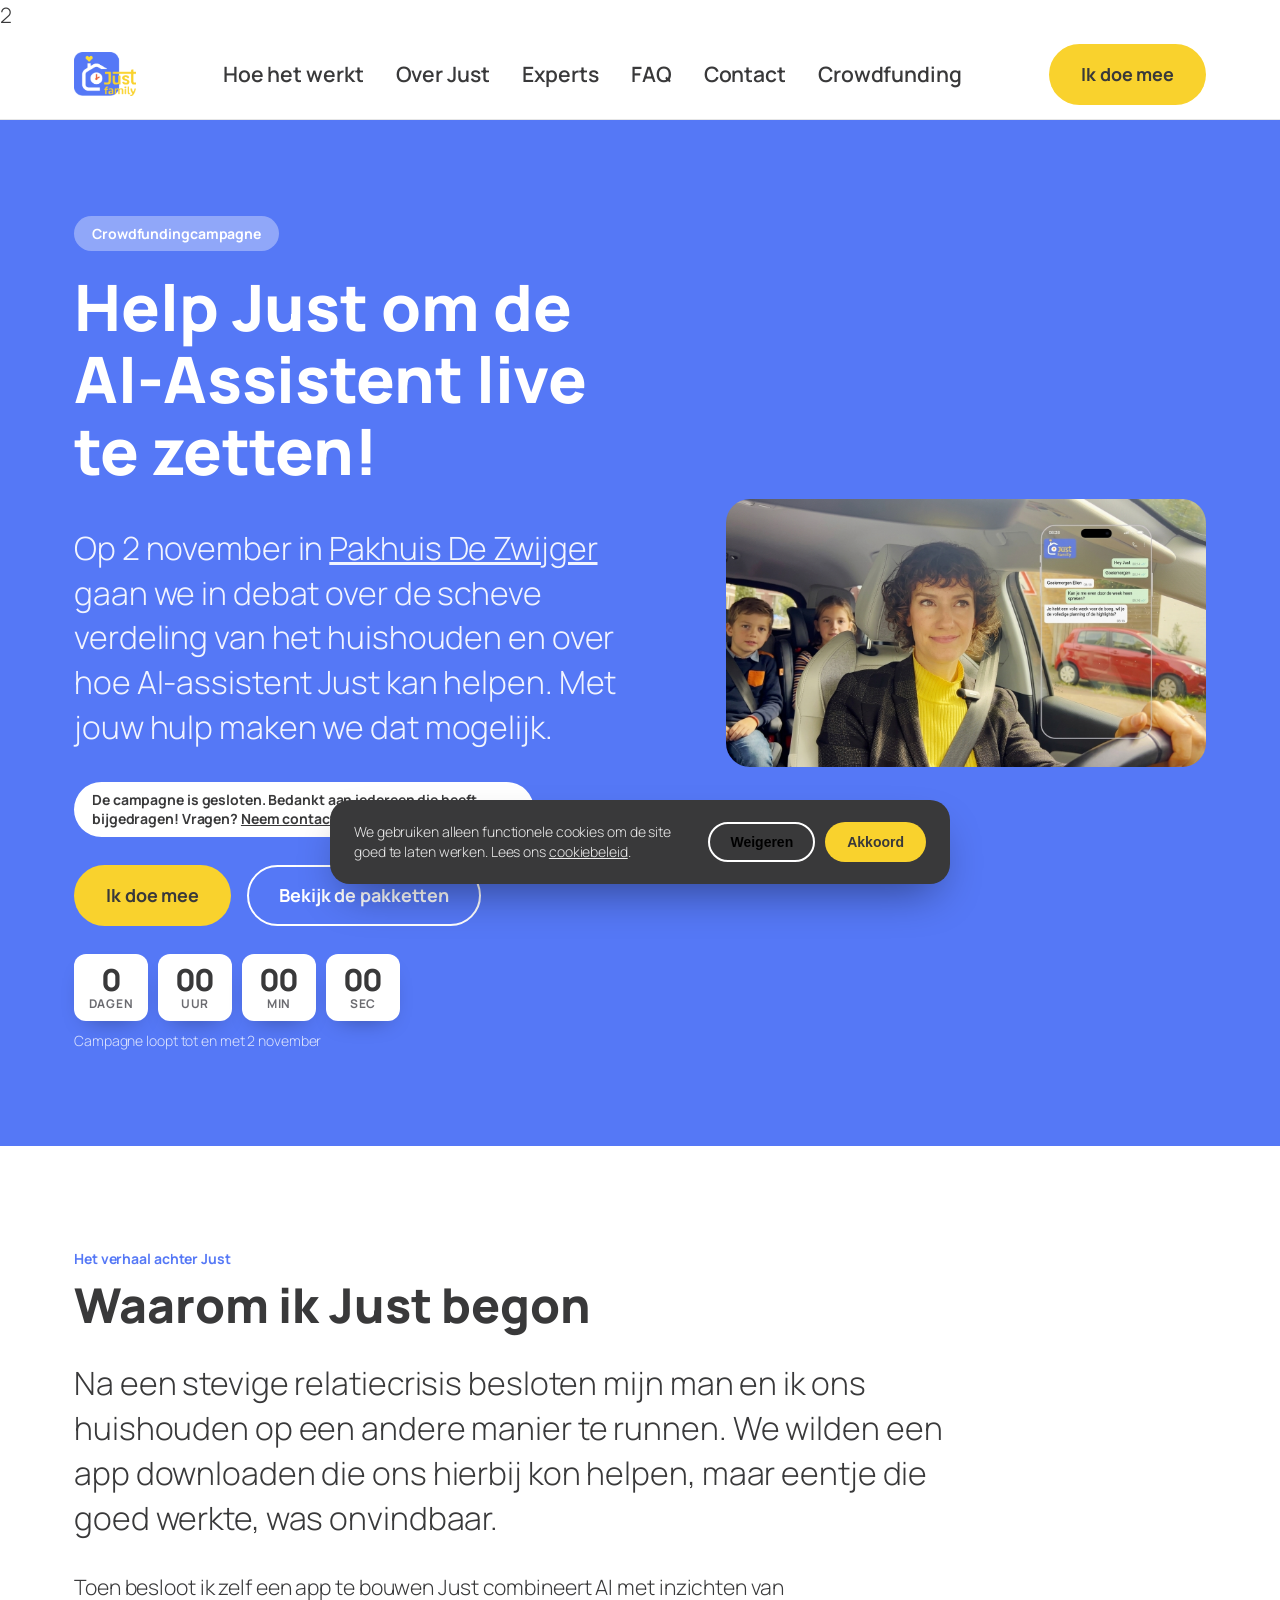
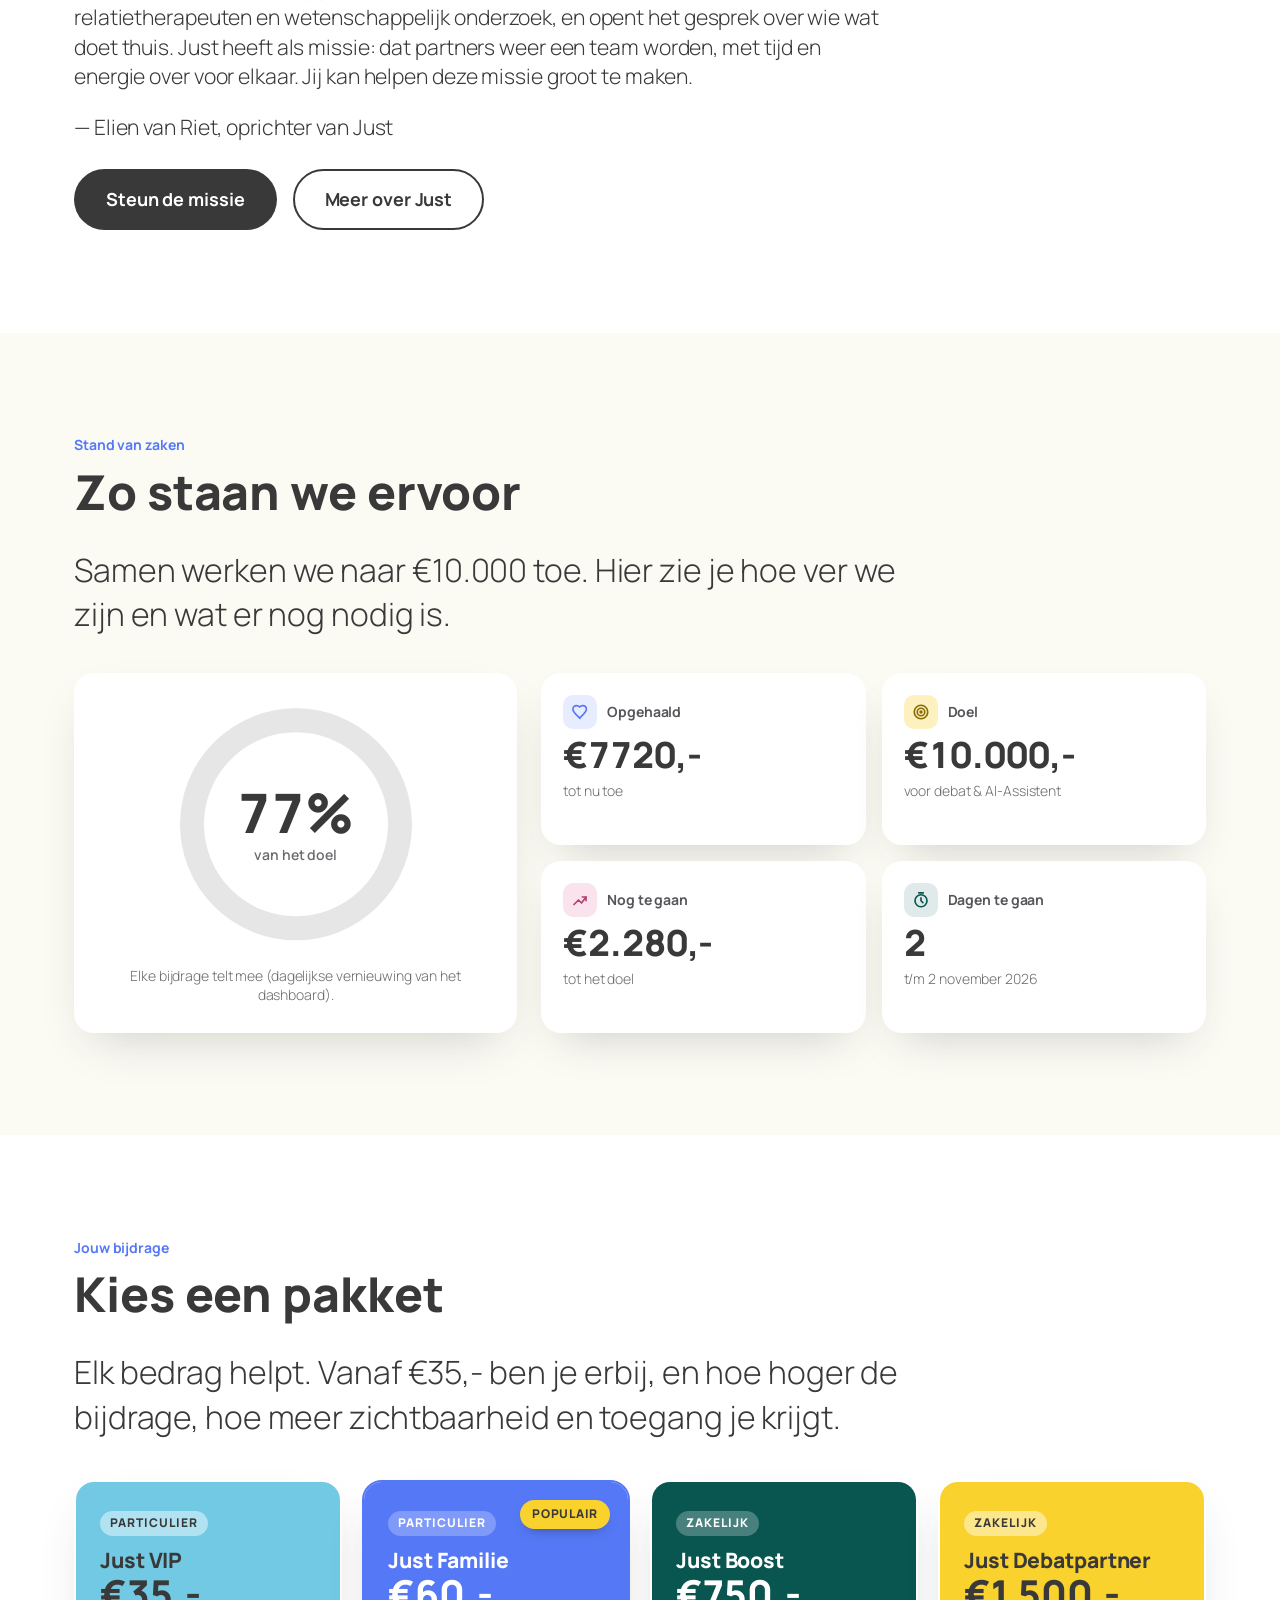
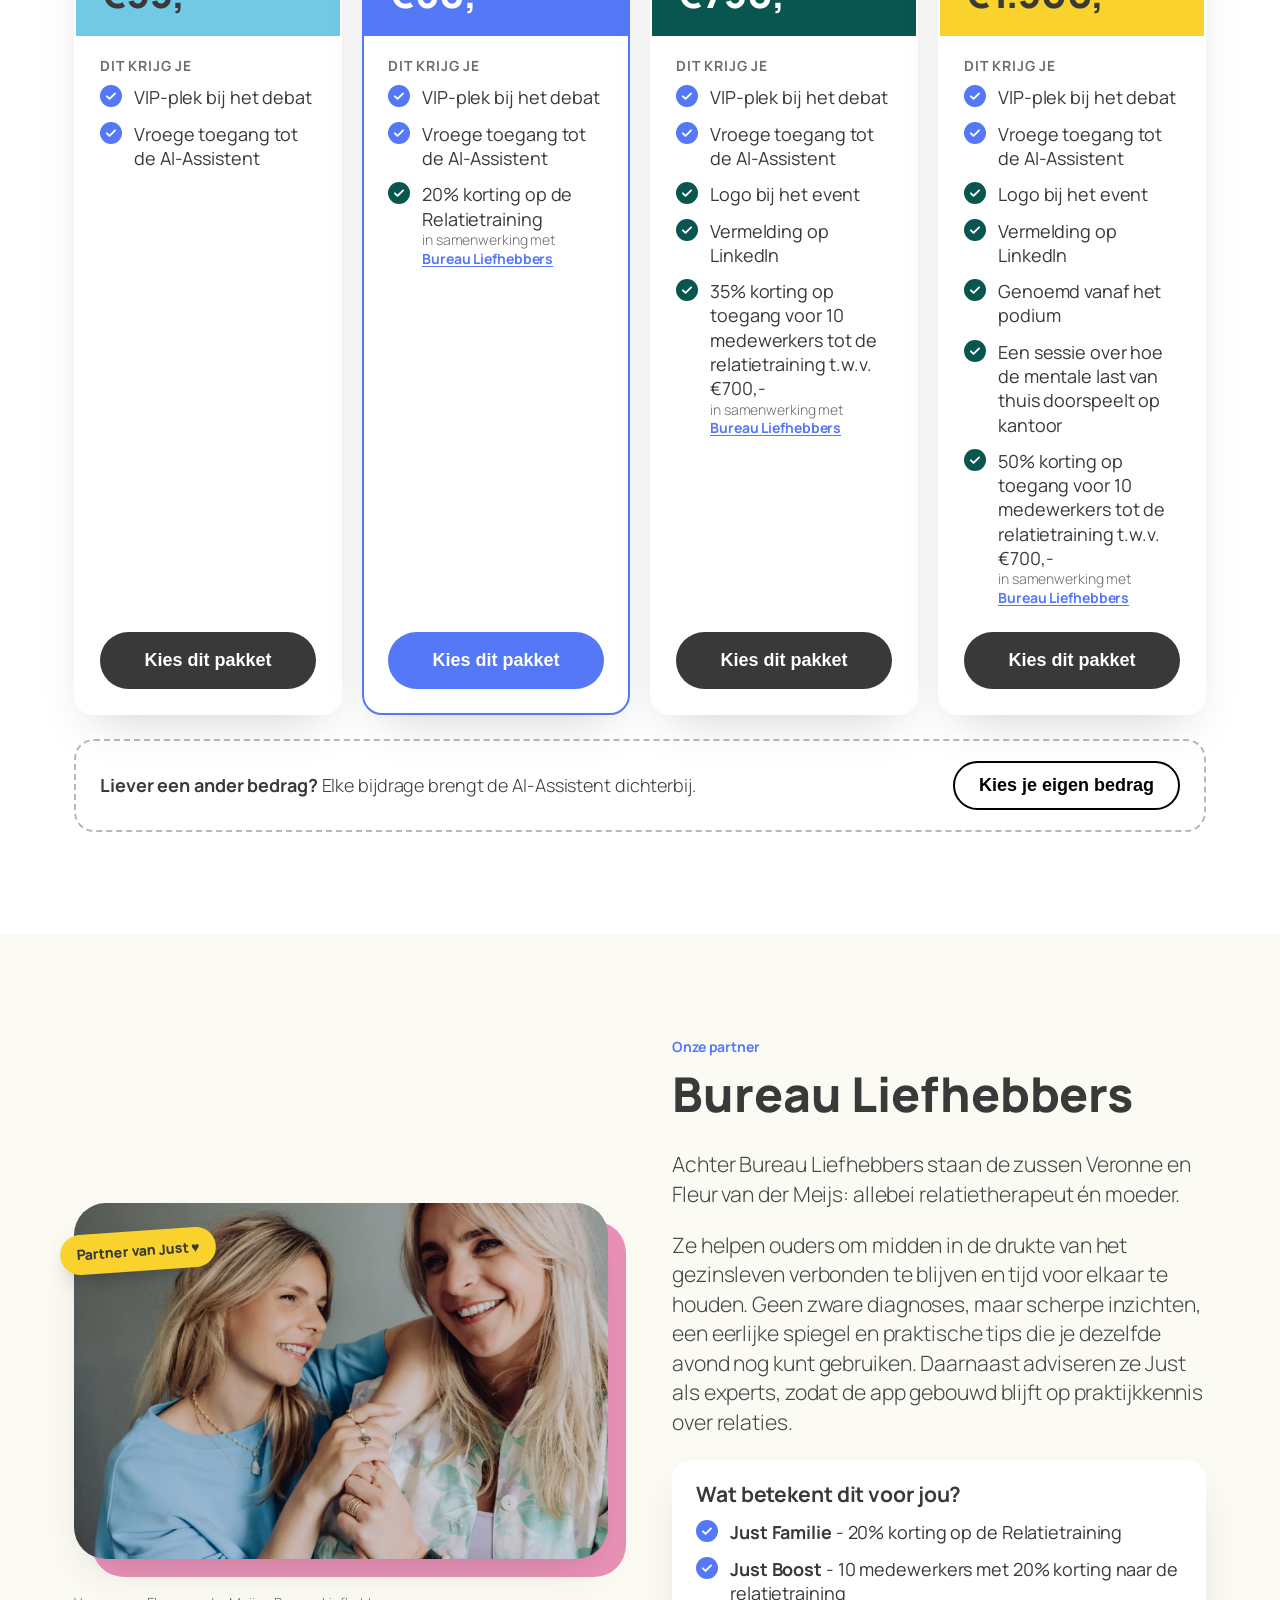
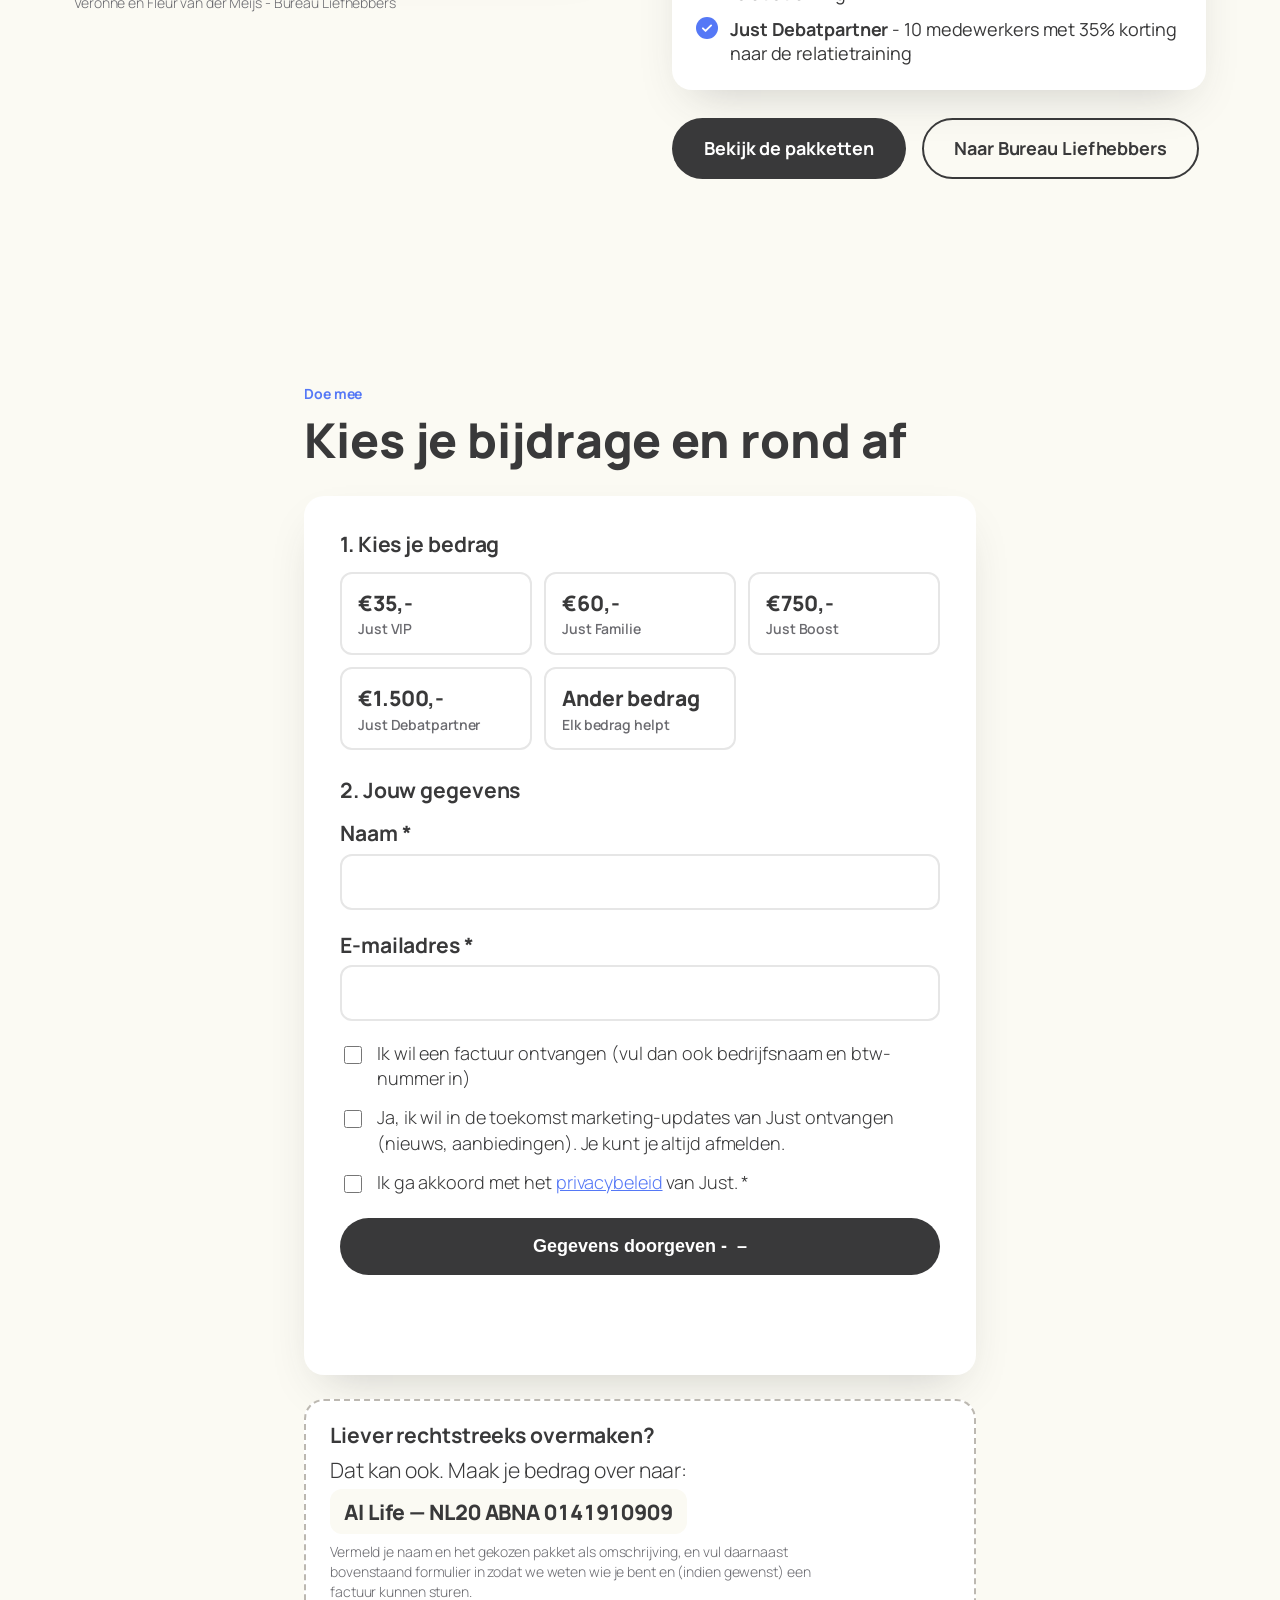
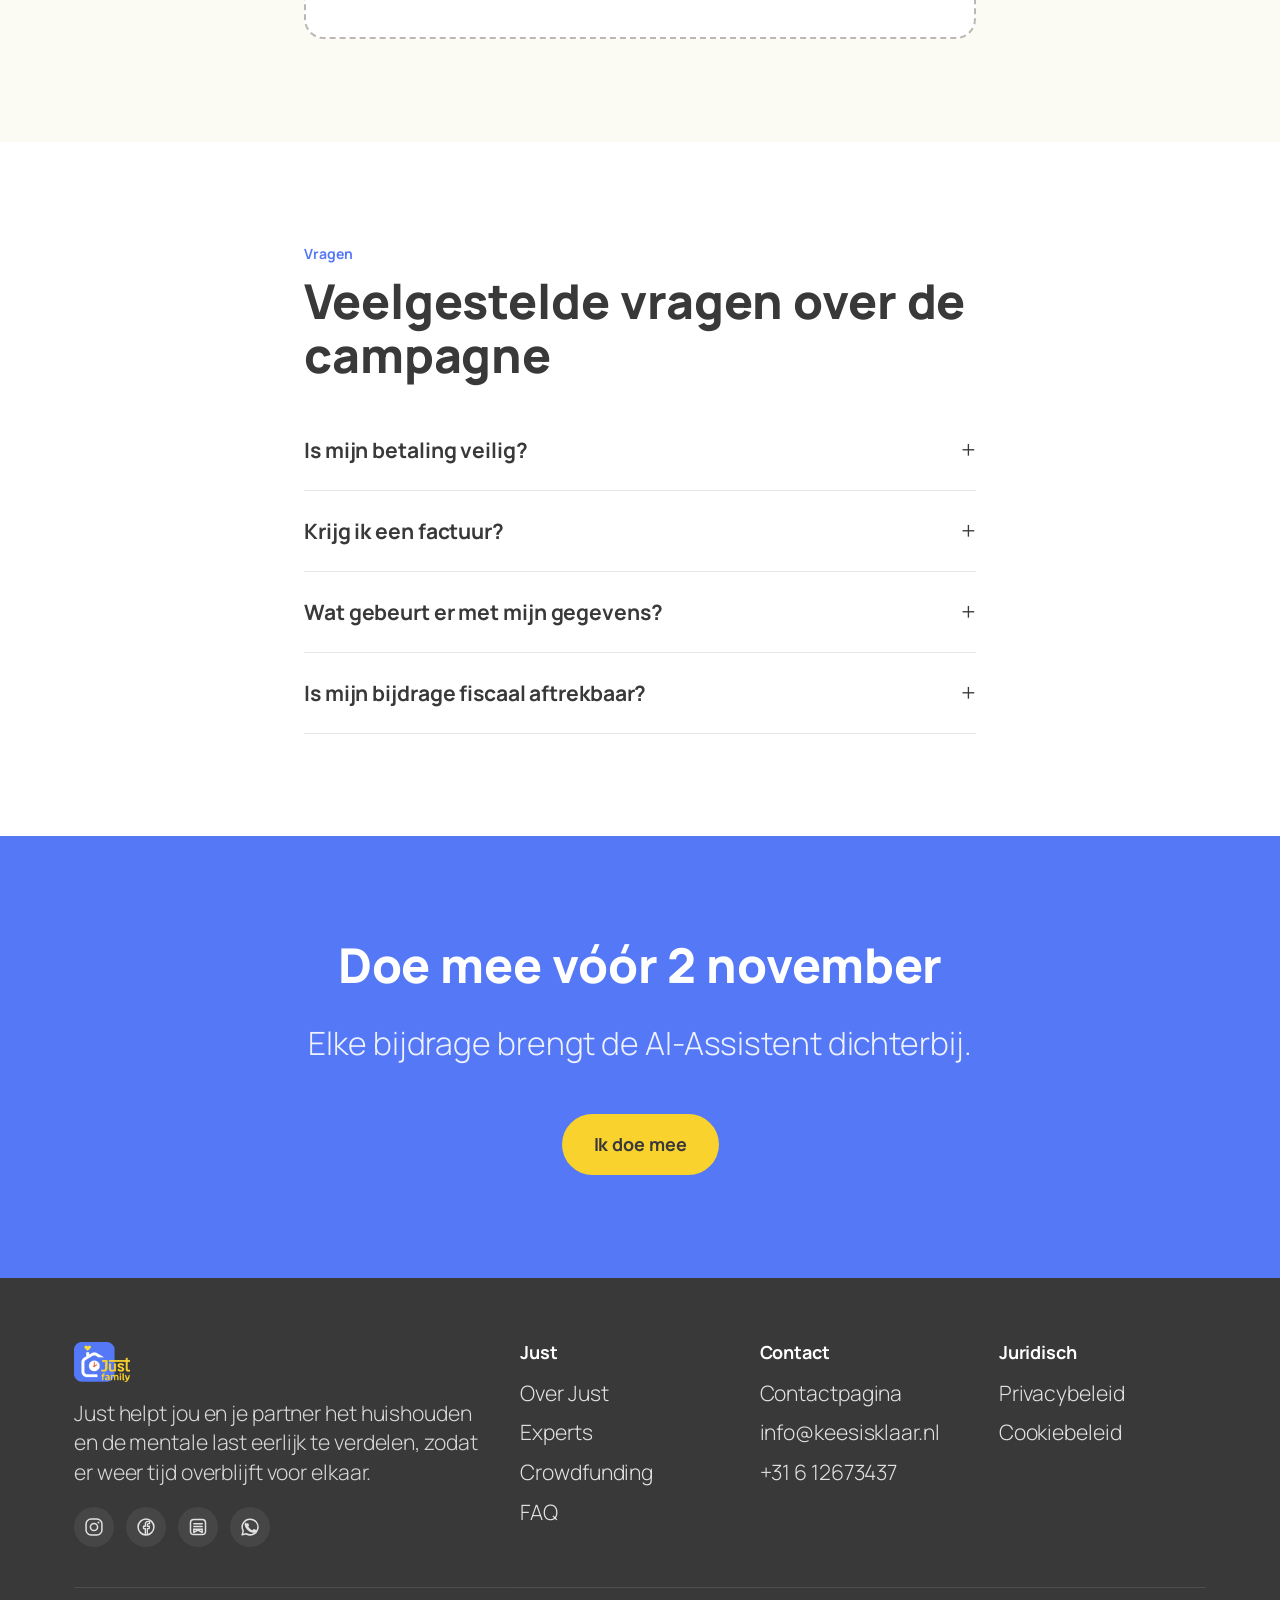
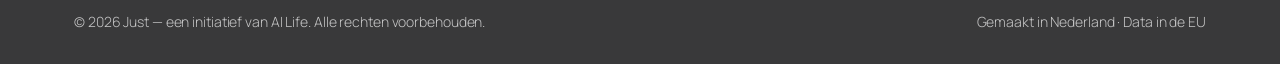
==== commit 8ed8547f: "Update campaign funding amount in campagne.html Updated the amount left for the campaign and adjuste" ====
--- a/campagne.html
+++ b/campagne.html
@@ -12,7 +12,7 @@
 <meta property="og:site_name" content="Just">
 <meta property="og:title" content="Steun Just — crowdfundingcampagne, doe mee vóór 2 november">
 <meta property="og:description" content="Steun Just, de AI-assistent voor een eerlijke verdeling thuis. Doe mee met het debat over mentale last op 2 november. Campagne loopt t/m 2 november 2026.">
-<meta property="og:url" content="https://justfamily.nl/campagne.html">
+<meta property="og:url" content="https://justfamily.nl/campagne.html">2
 <meta property="og:image" content="https://justfamily.nl/assets/img/og-image.png">
 <meta property="og:locale" content="nl_NL">
 <meta name="twitter:card" content="summary_large_image">
@@ -200,7 +200,7 @@
           </div>
           <div class="tile">
             <div class="tile-head"><span class="tile-icon" style="background:rgba(235,145,183,0.25); color:#b3416f;"><svg viewBox="0 0 24 24" fill="none" stroke="currentColor" stroke-width="2.2" stroke-linecap="round" stroke-linejoin="round" aria-hidden="true"><path d="M4 18 10 12l4 4 6-8"/><path d="M15 8h5v5"/></svg></span>Nog te gaan</div>
-            <div class="tile-value" id="amount-left">€8.280,-</div>
+            <div class="tile-value" id="amount-left">€2.280,-</div>
             <div class="tile-sub">tot het doel</div>
           </div>
           <div class="tile">
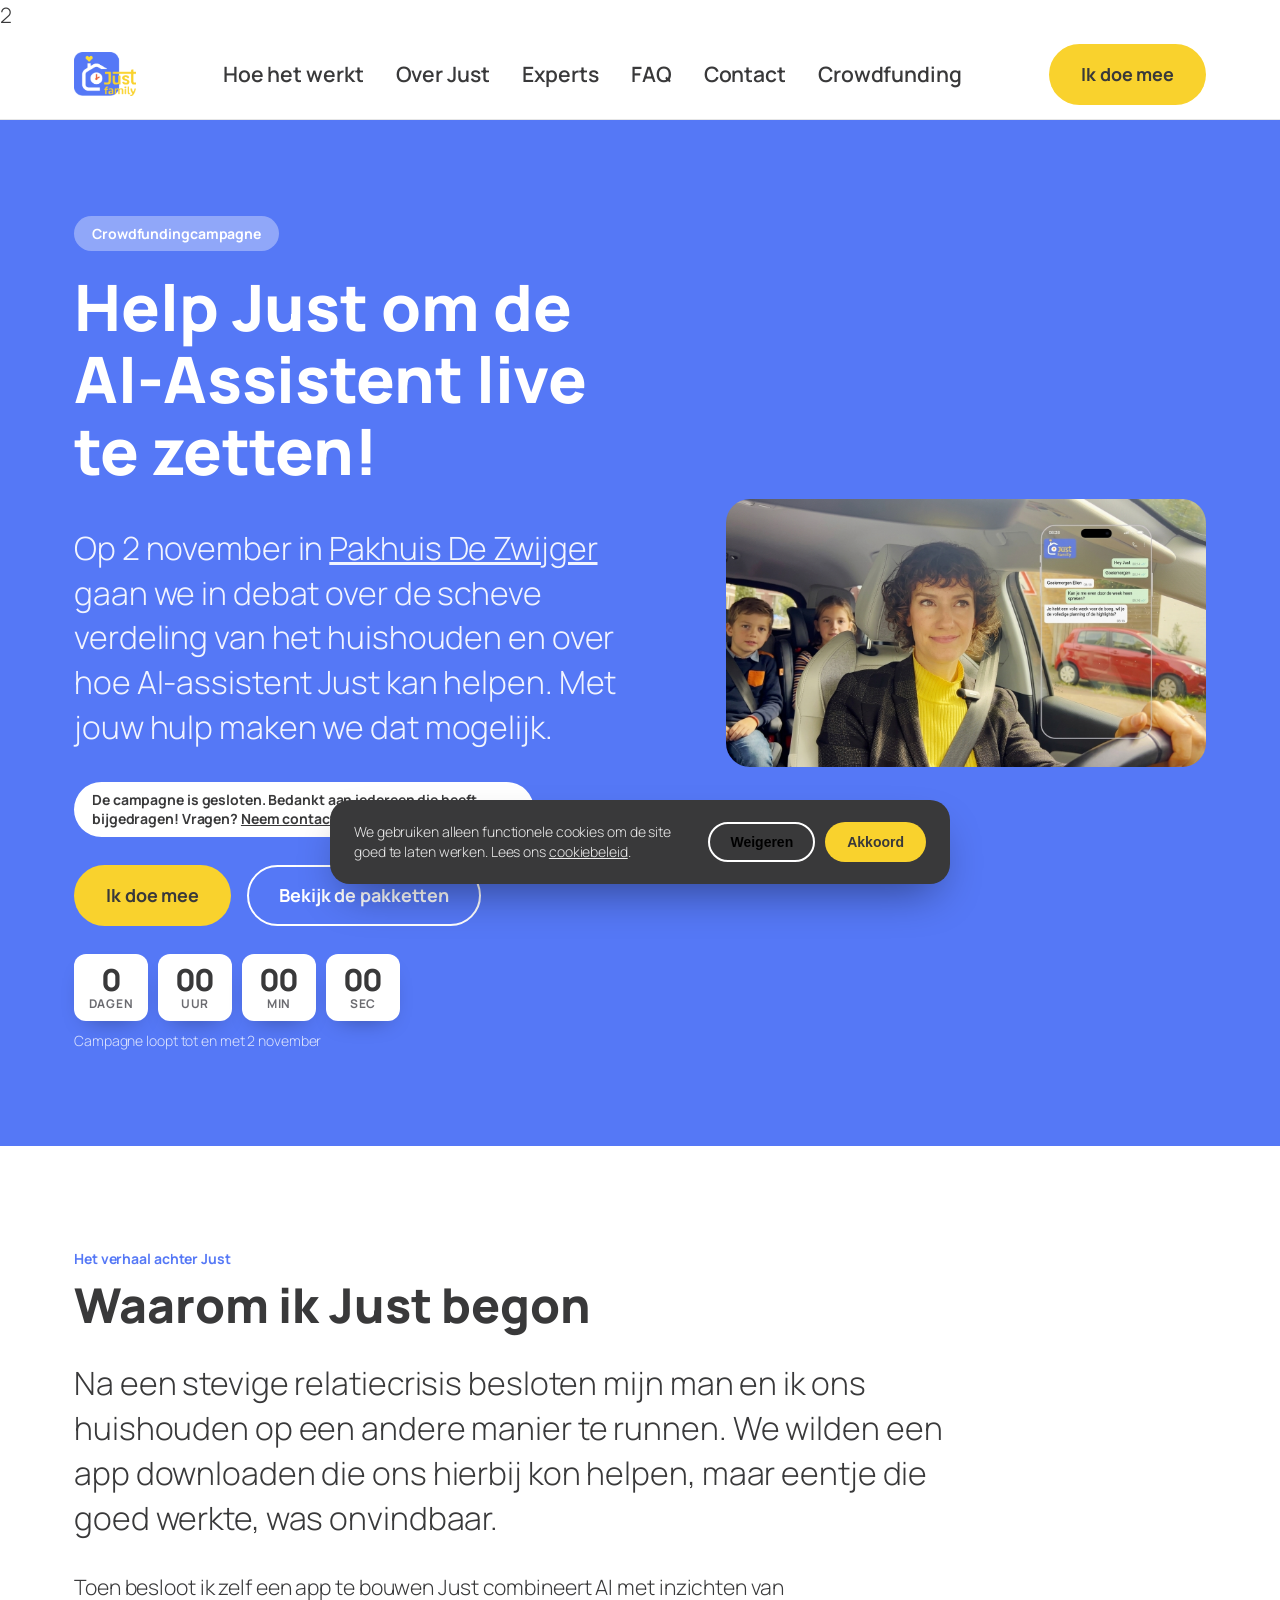
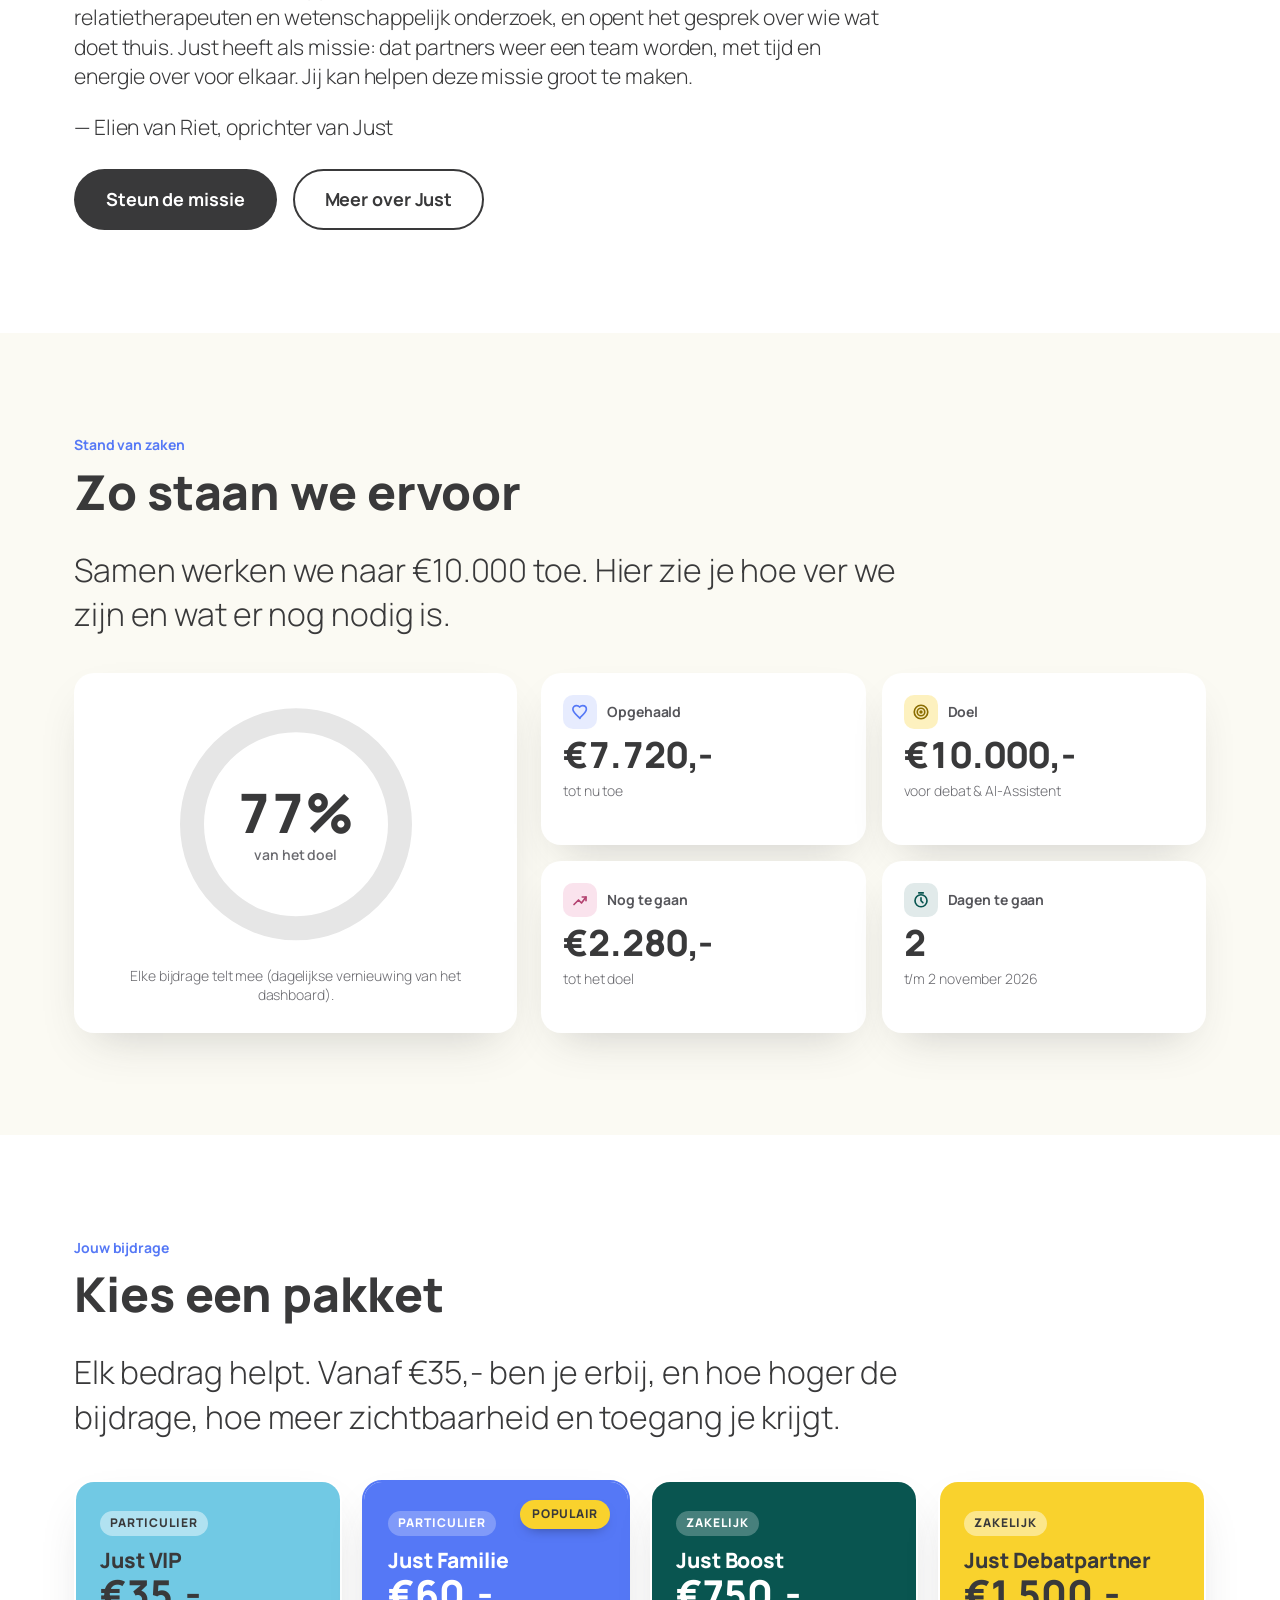
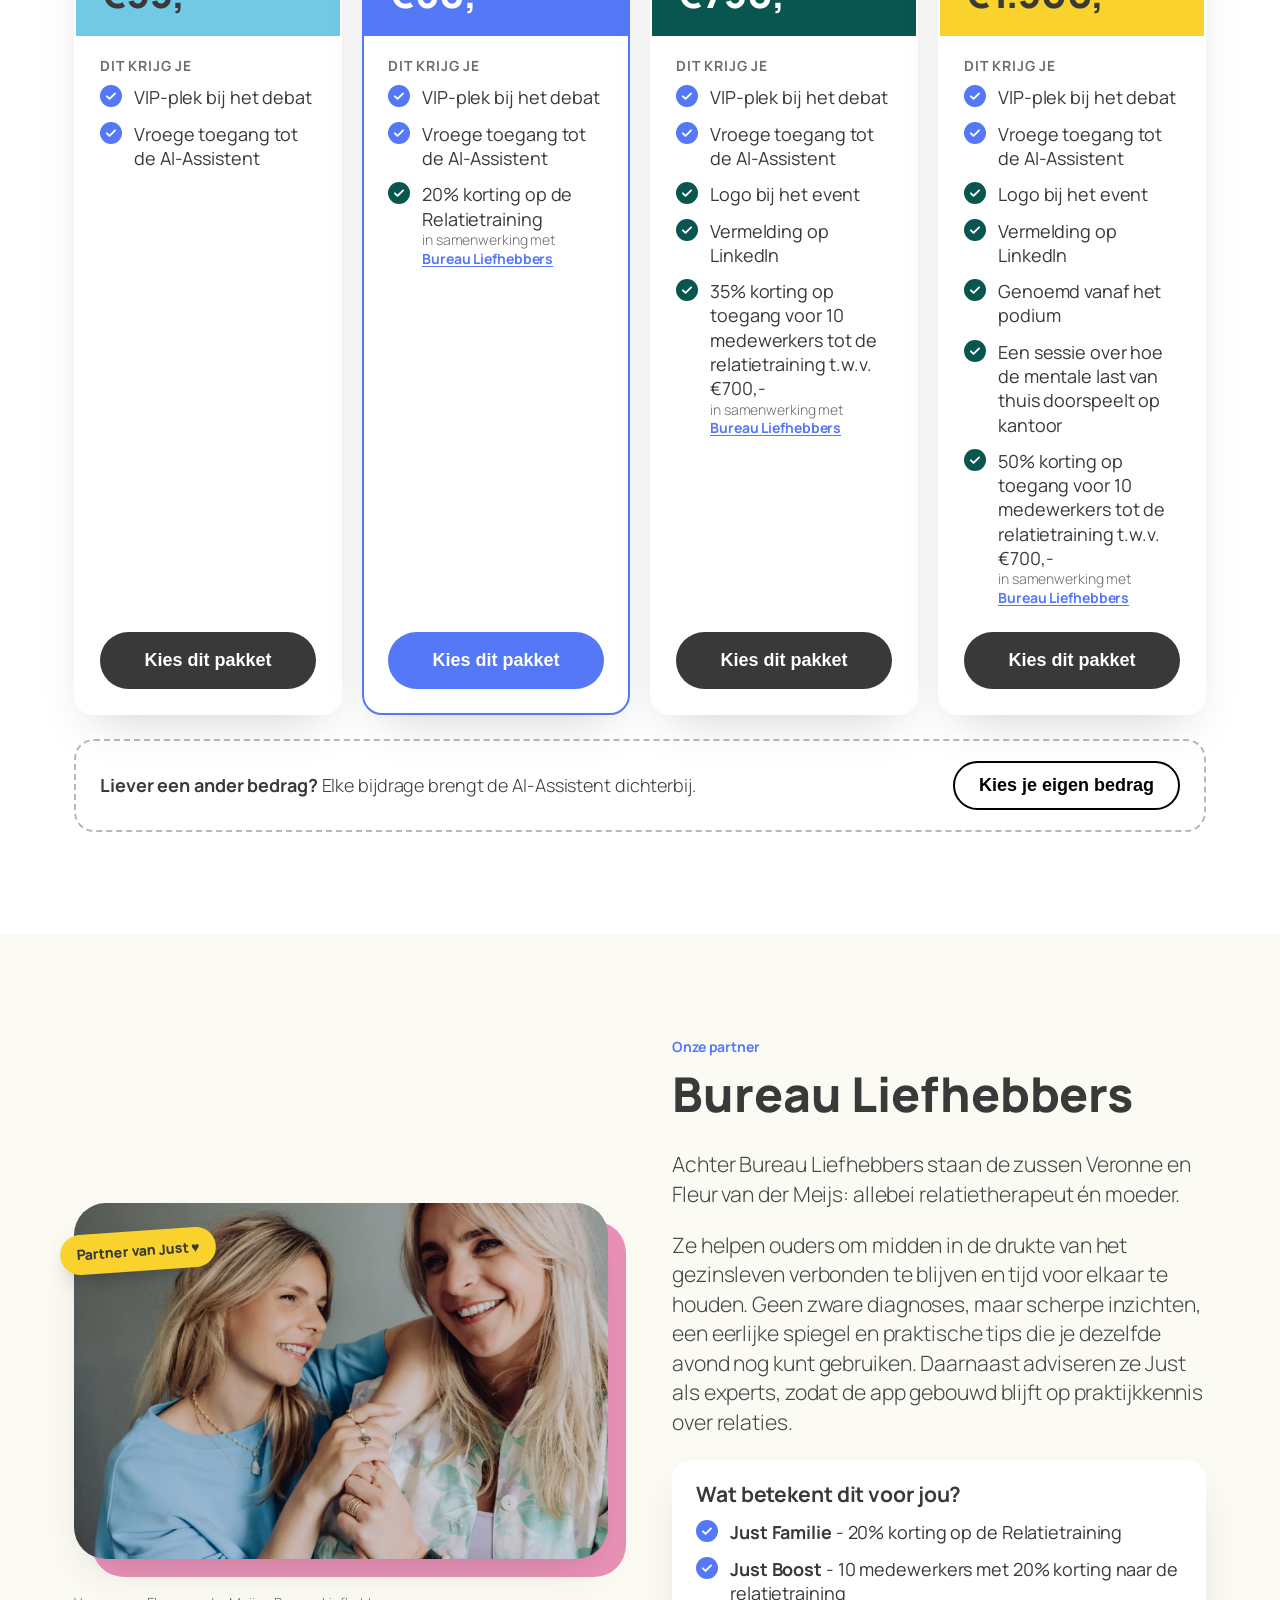
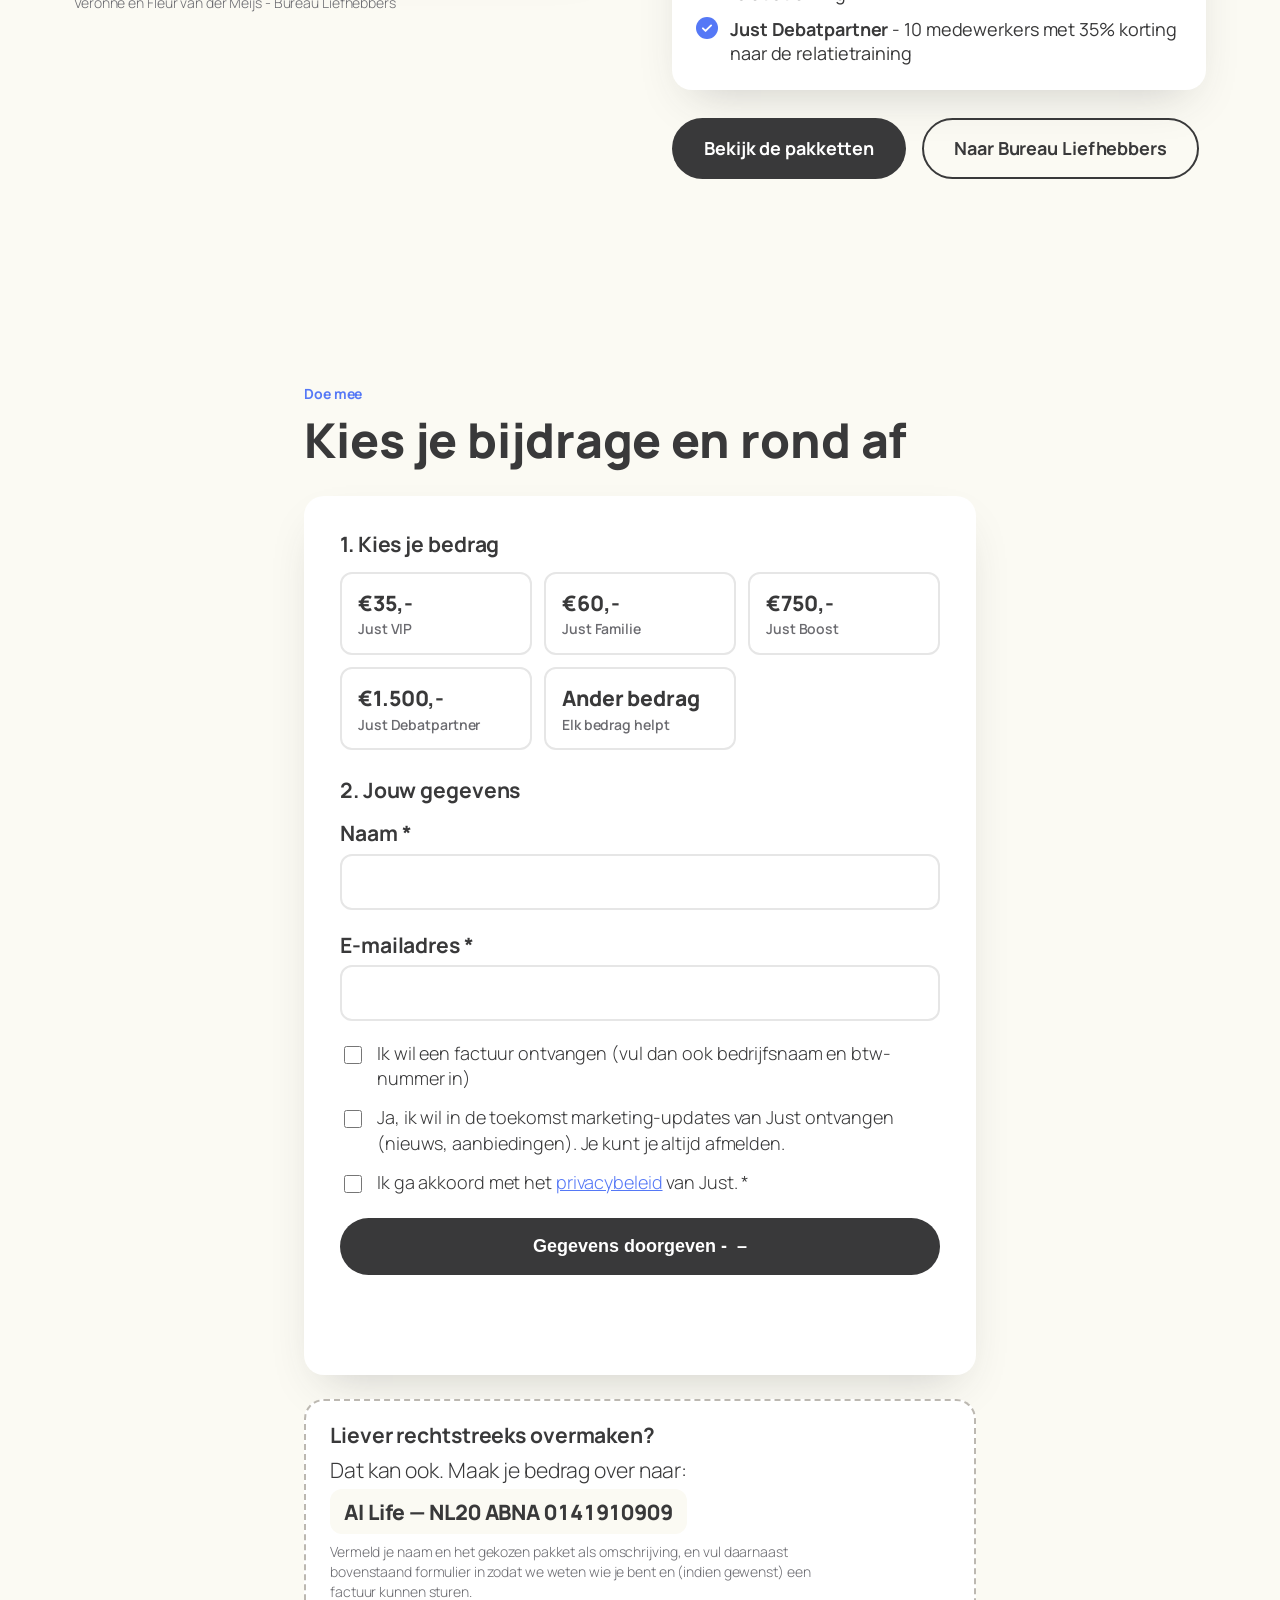
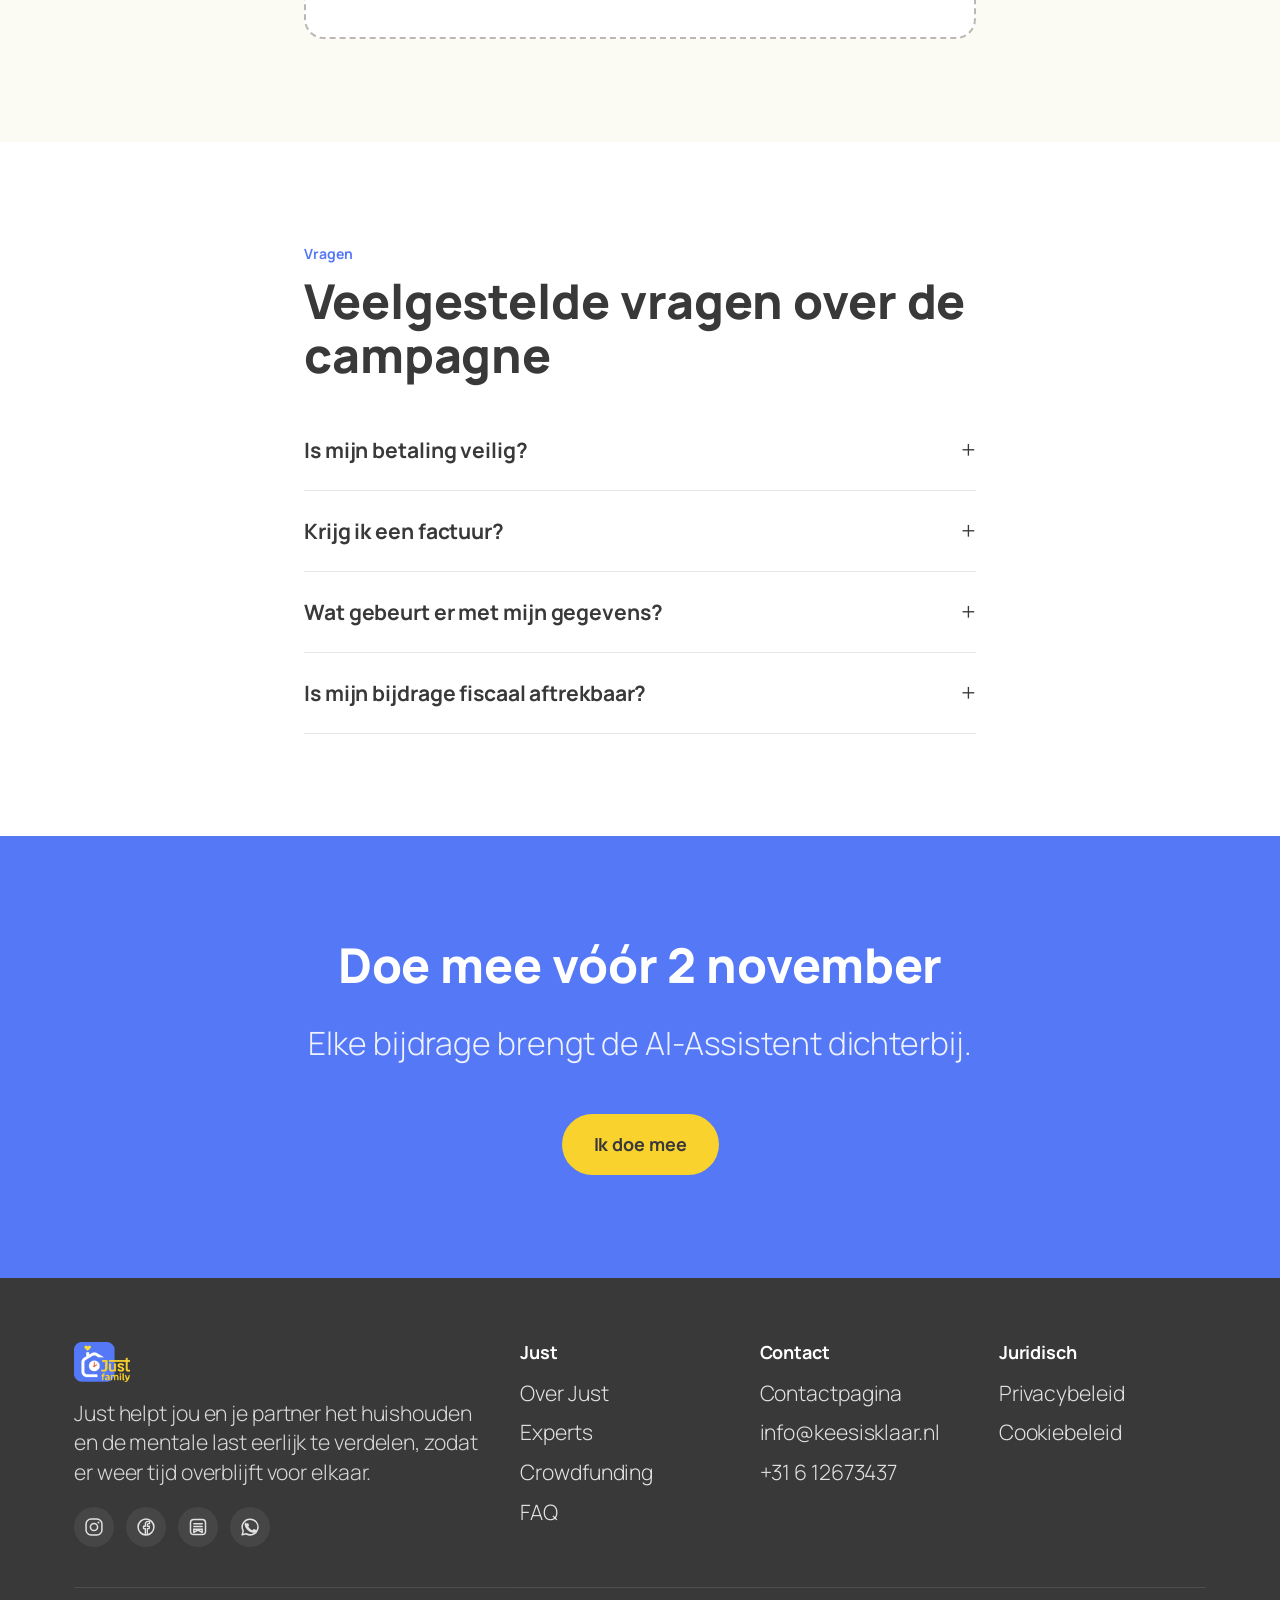
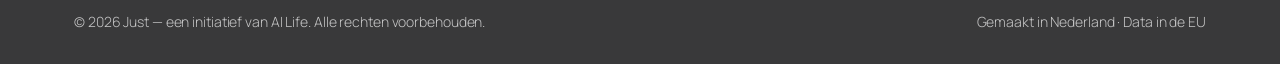
==== commit 2eb8463b: "Fix currency format in amount raised display" ====
--- a/campagne.html
+++ b/campagne.html
@@ -190,7 +190,7 @@
         <div class="dash-tiles">
           <div class="tile">
             <div class="tile-head"><span class="tile-icon" style="background:rgba(85,120,246,0.14); color:var(--color-primary-blue);"><svg viewBox="0 0 24 24" fill="none" stroke="currentColor" stroke-width="2.2" stroke-linecap="round" stroke-linejoin="round" aria-hidden="true"><path d="M12 20.5 10.6 19.2C5.7 14.8 2.5 11.9 2.5 8.4 2.5 5.6 4.7 3.5 7.4 3.5c1.6 0 3.1.7 4.1 1.9 1-1.2 2.5-1.9 4.1-1.9 2.8 0 4.9 2.1 4.9 4.9 0 3.5-3.2 6.4-8.1 10.8z"/></svg></span>Opgehaald</div>
-            <div class="tile-value" id="amount-raised">€7720,-</div>
+            <div class="tile-value" id="amount-raised">€7.720,-</div>
             <div class="tile-sub">tot nu toe</div>
           </div>
           <div class="tile">
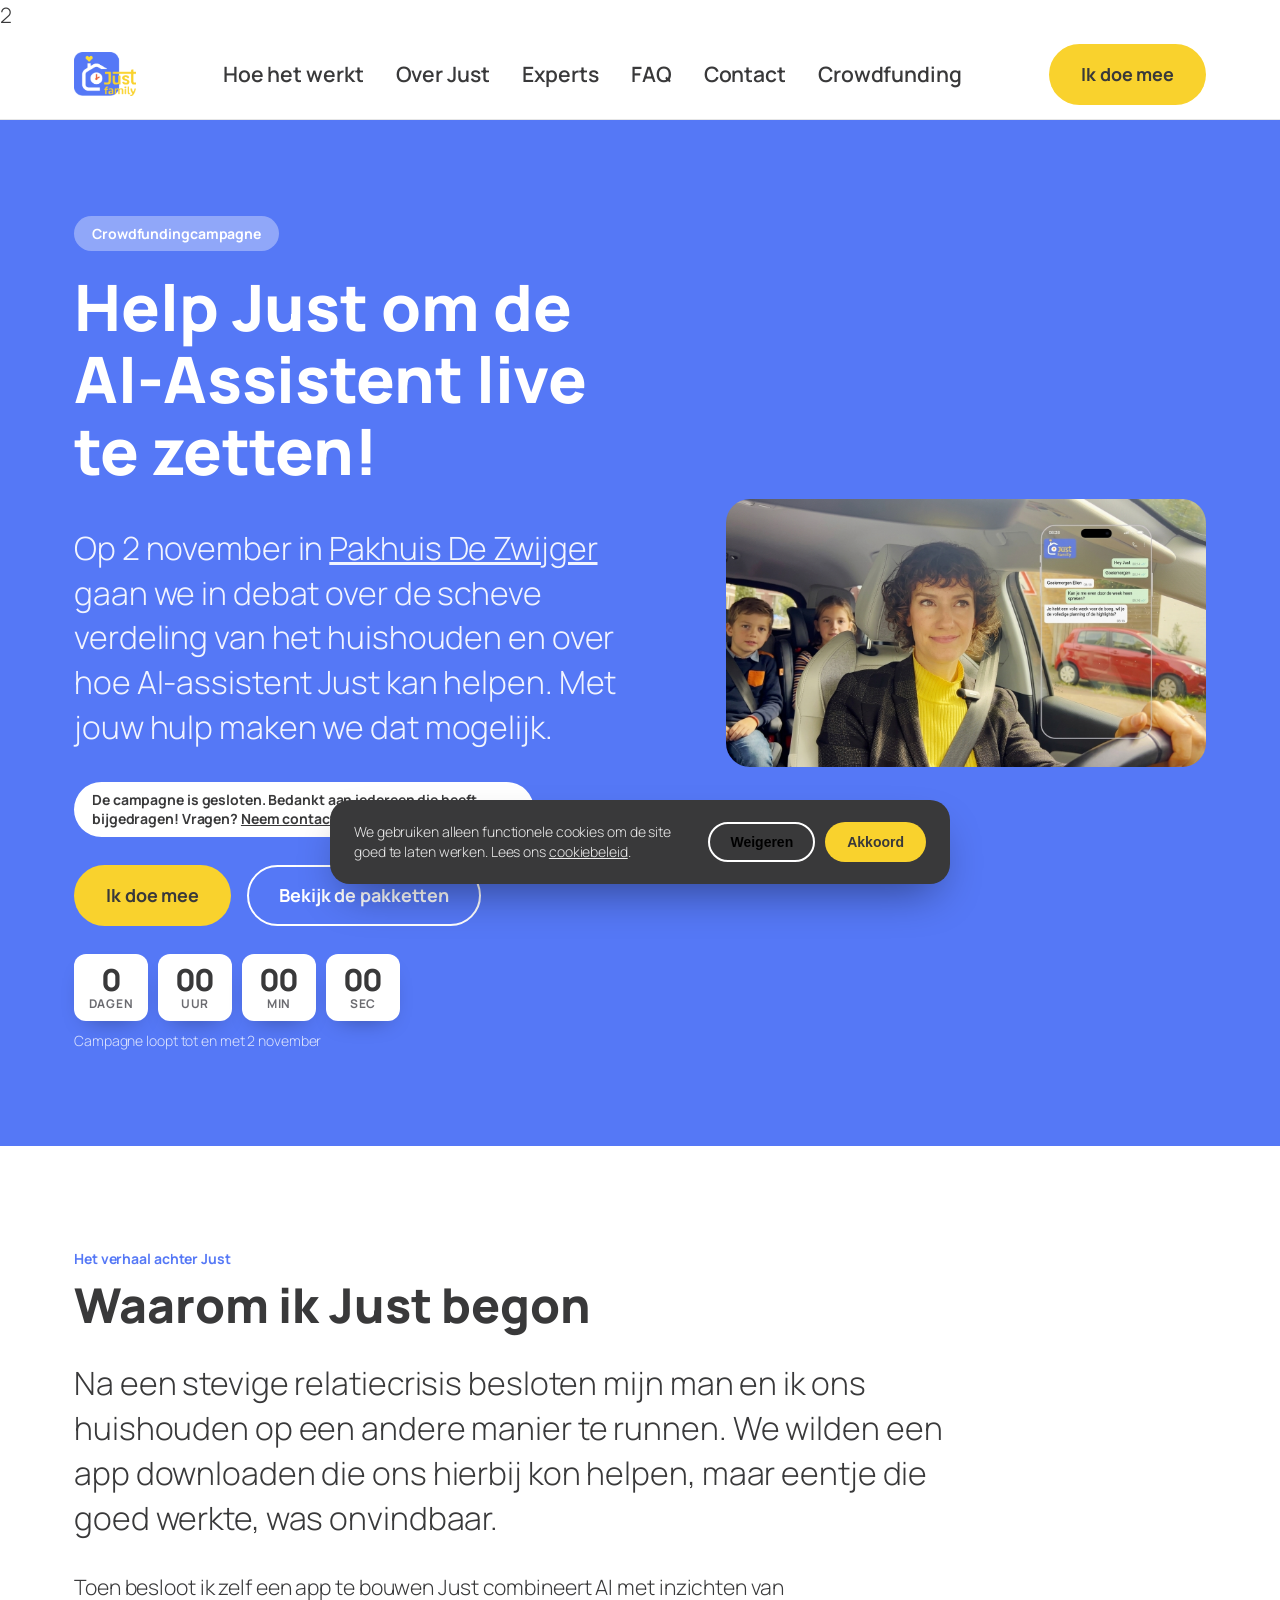
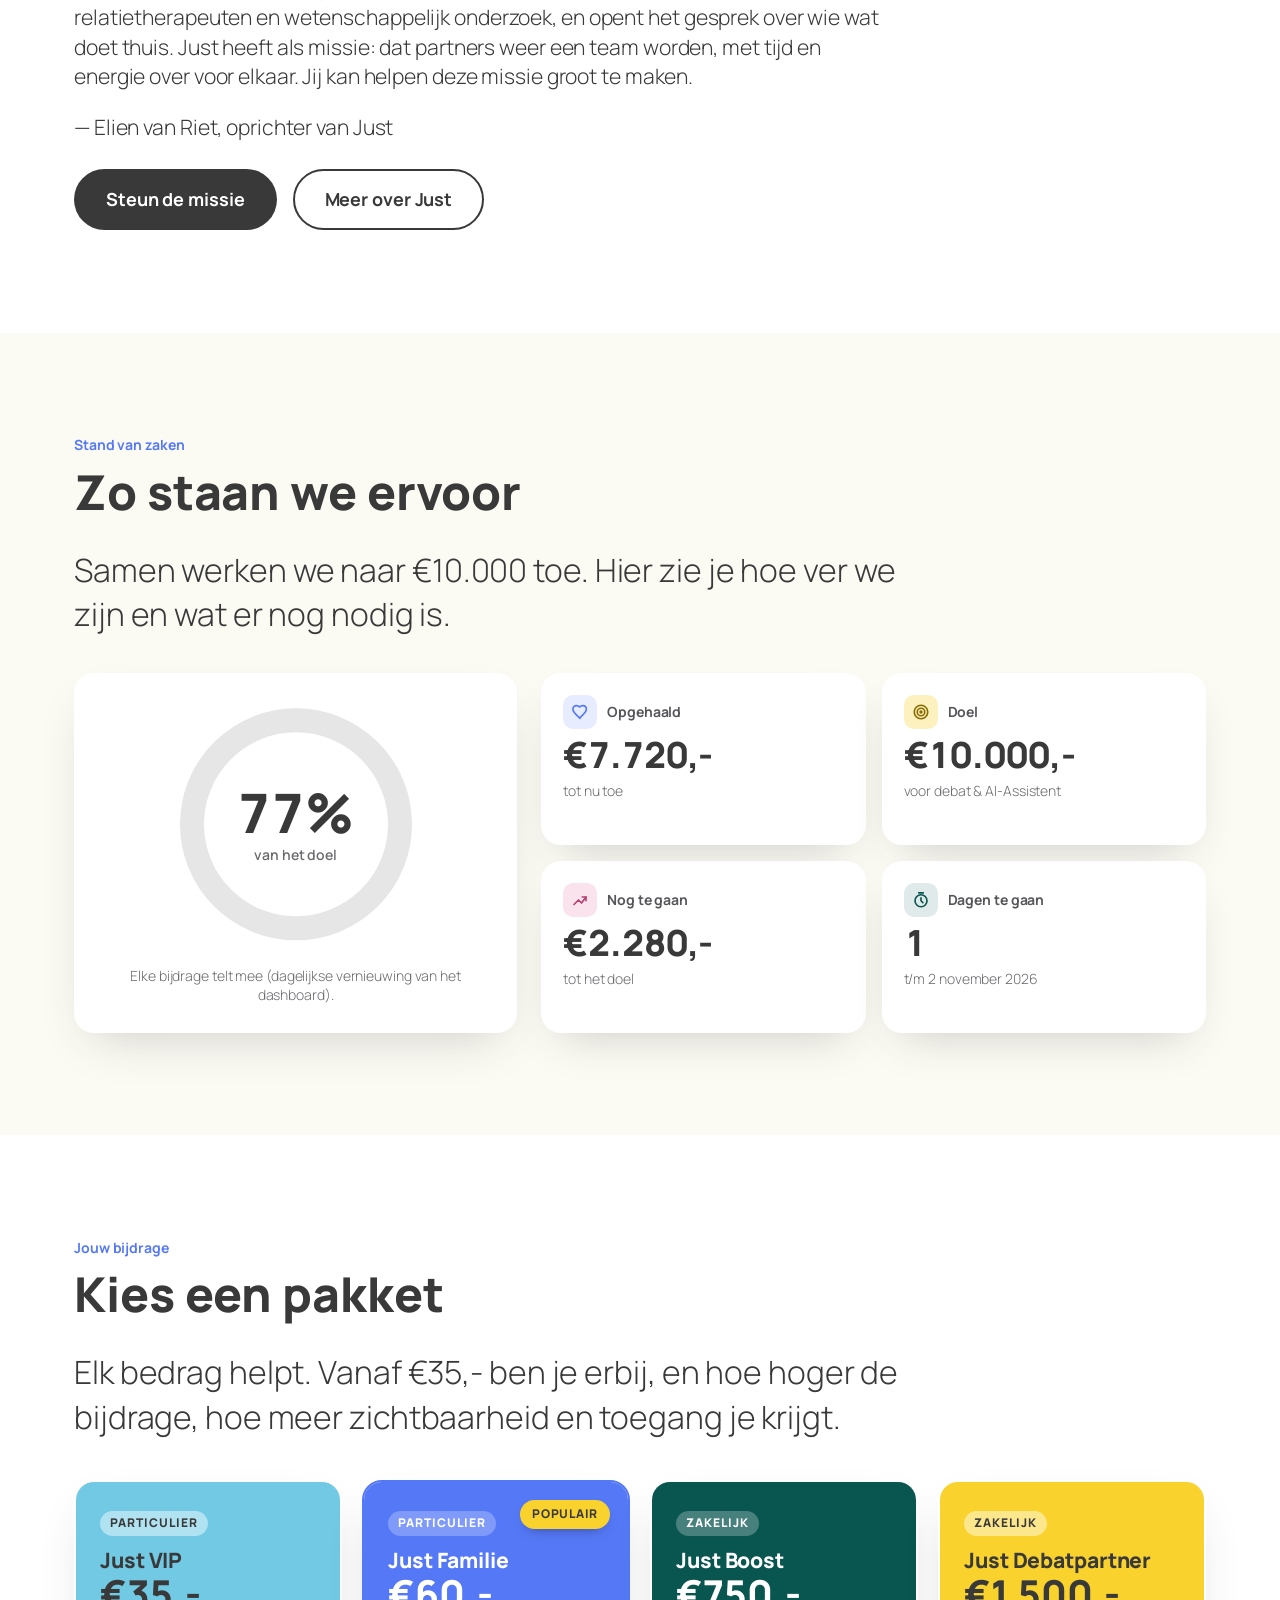
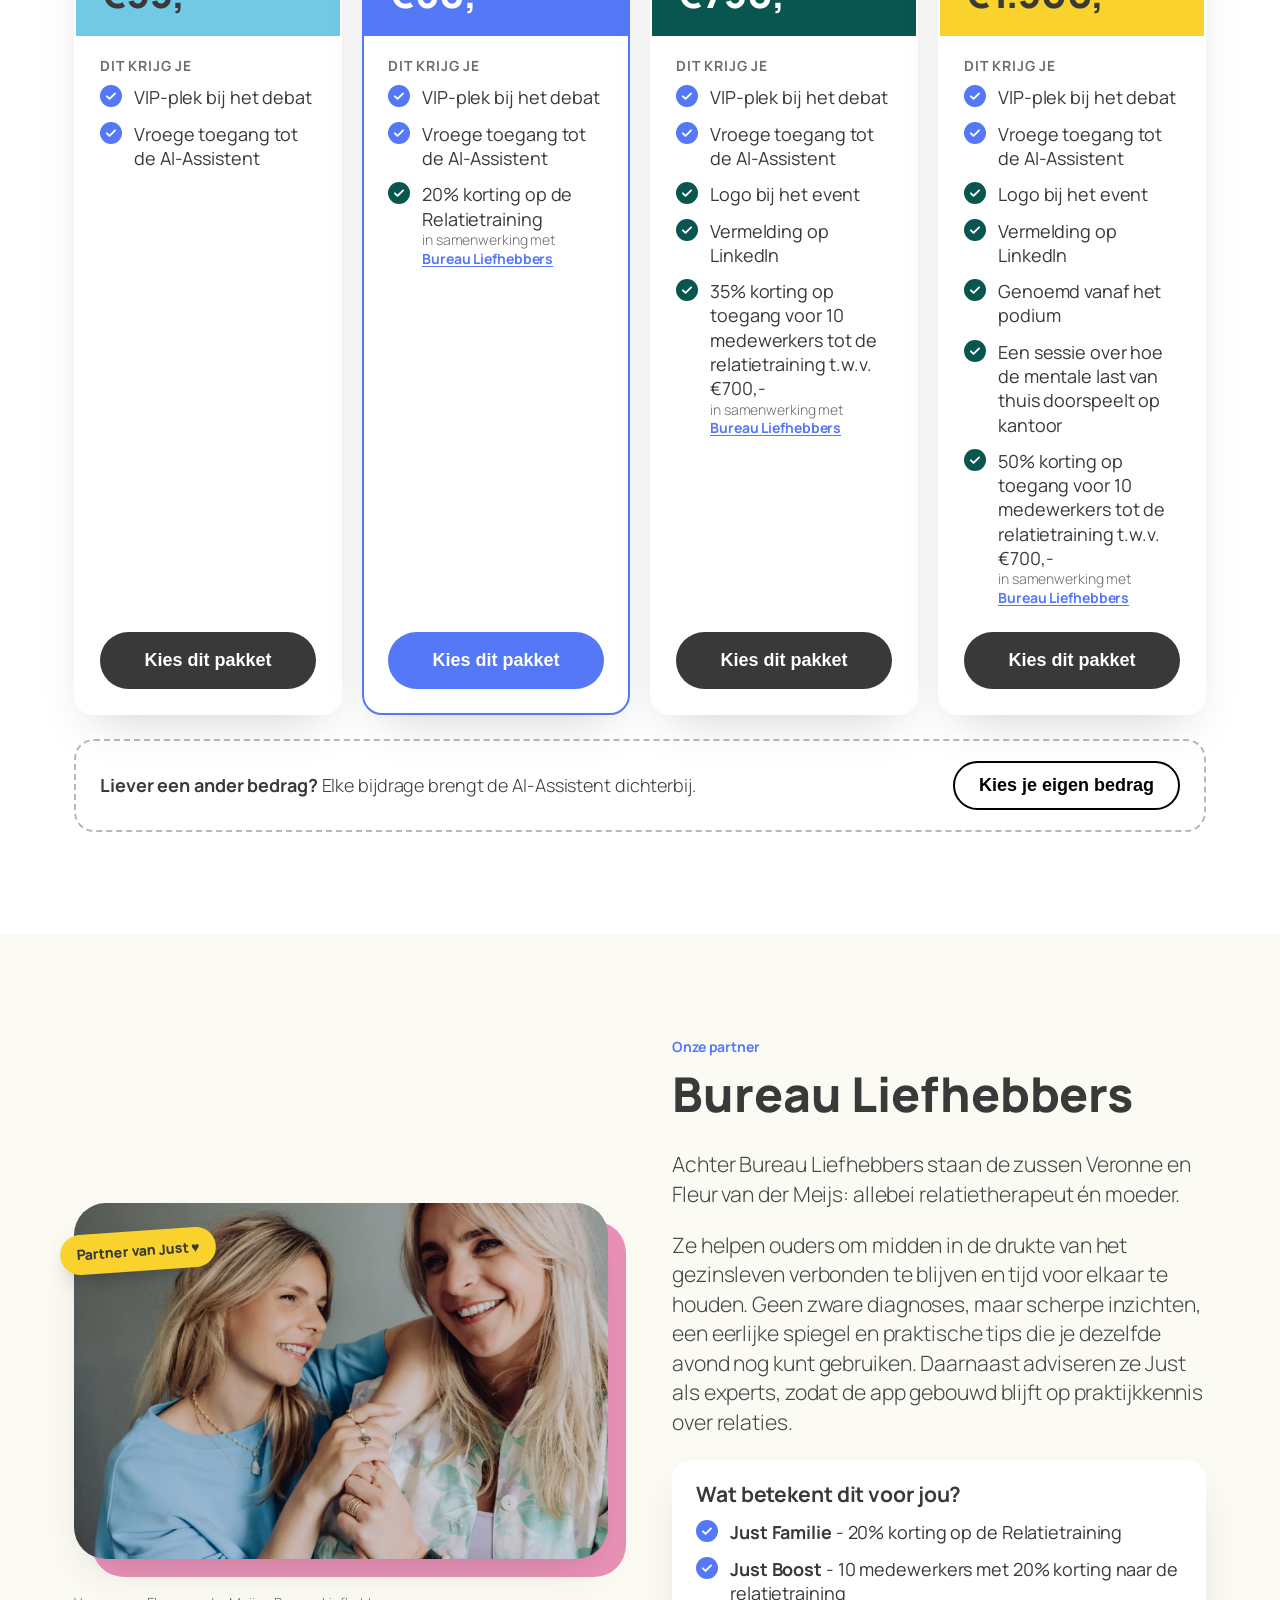
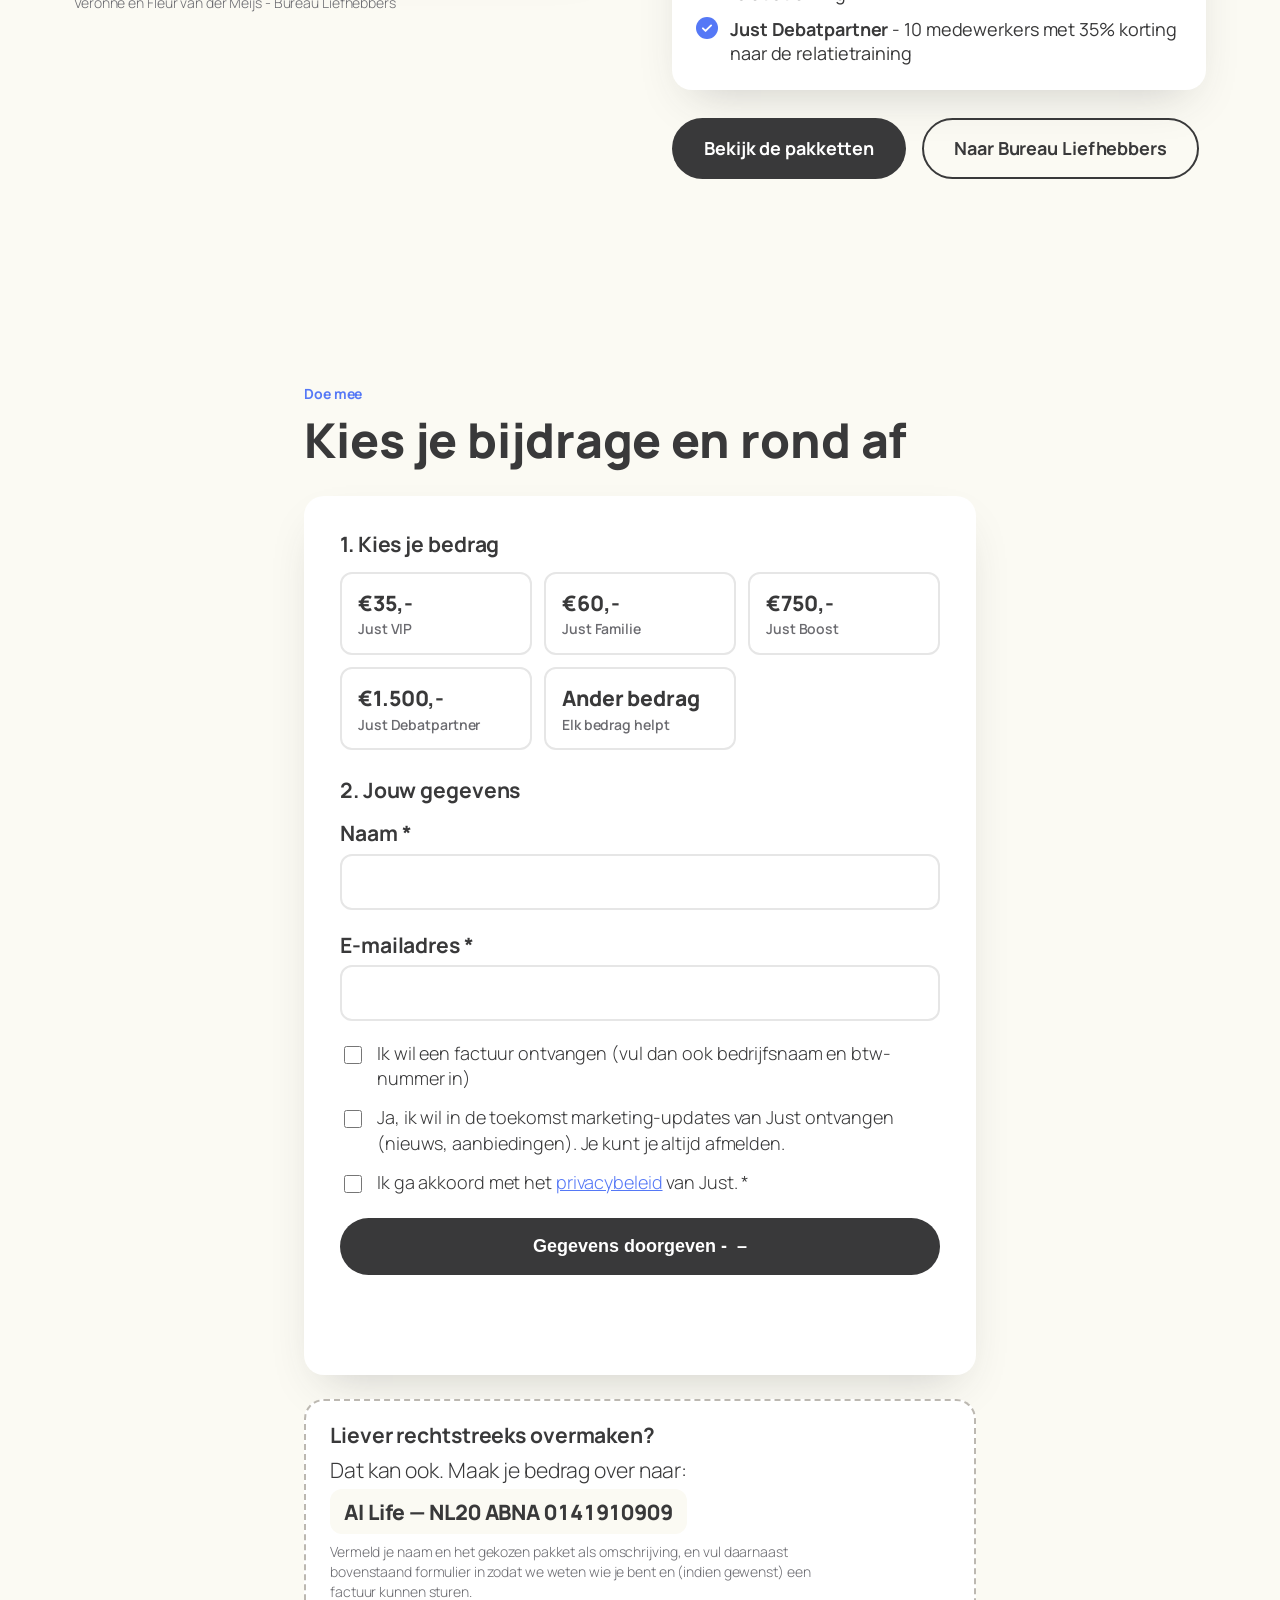
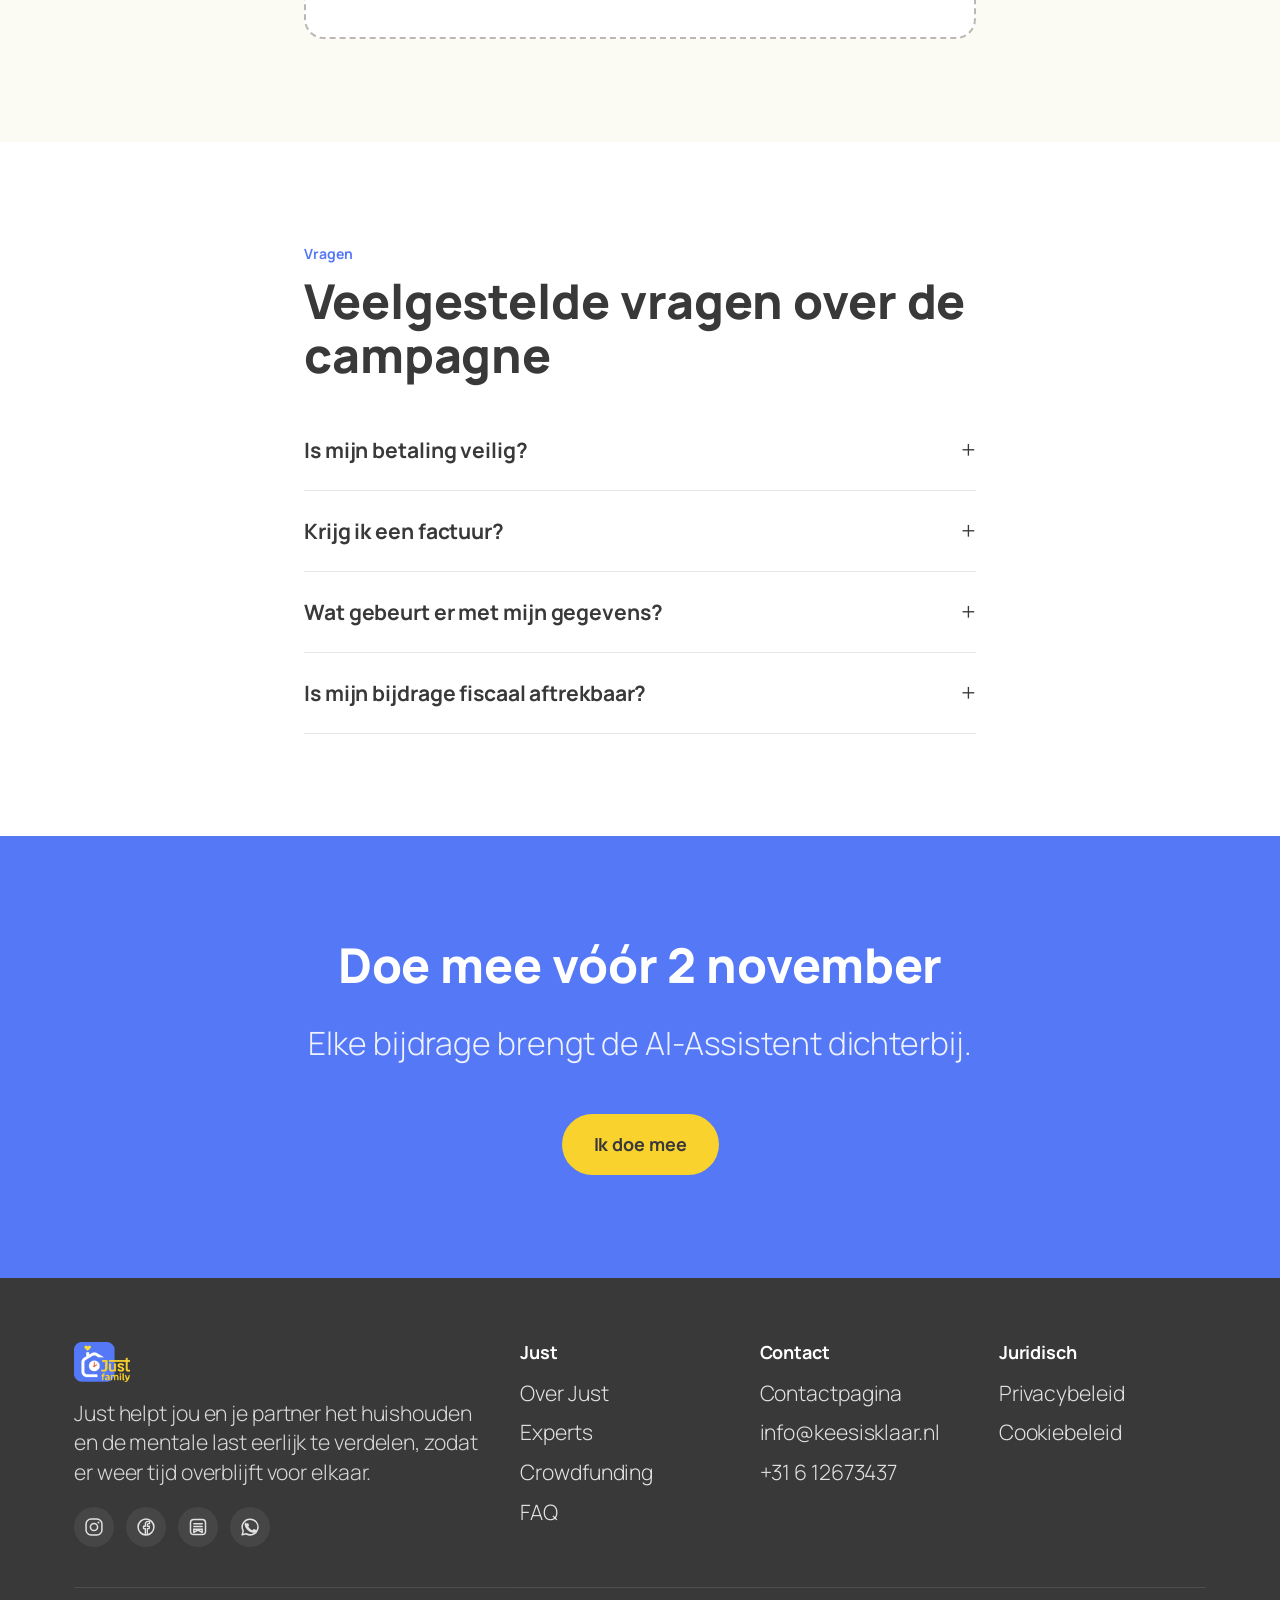
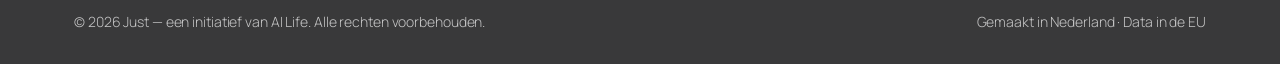
==== commit 6cffc546: "Update days left from 2 to 1 in campagne.html" ====
--- a/campagne.html
+++ b/campagne.html
@@ -205,7 +205,7 @@
           </div>
           <div class="tile">
             <div class="tile-head"><span class="tile-icon" style="background:rgba(9,85,80,0.12); color:var(--color-teal);"><svg viewBox="0 0 24 24" fill="none" stroke="currentColor" stroke-width="2.2" stroke-linecap="round" stroke-linejoin="round" aria-hidden="true"><circle cx="12" cy="13" r="8"/><path d="M12 9v4l2.5 2.5"/><path d="M9 2.5h6"/></svg></span>Dagen te gaan</div>
-            <div class="tile-value" id="days-left">2</div>
+            <div class="tile-value" id="days-left">1</div>
             <div class="tile-sub">t/m 2 november 2026</div>
           </div>
         </div>
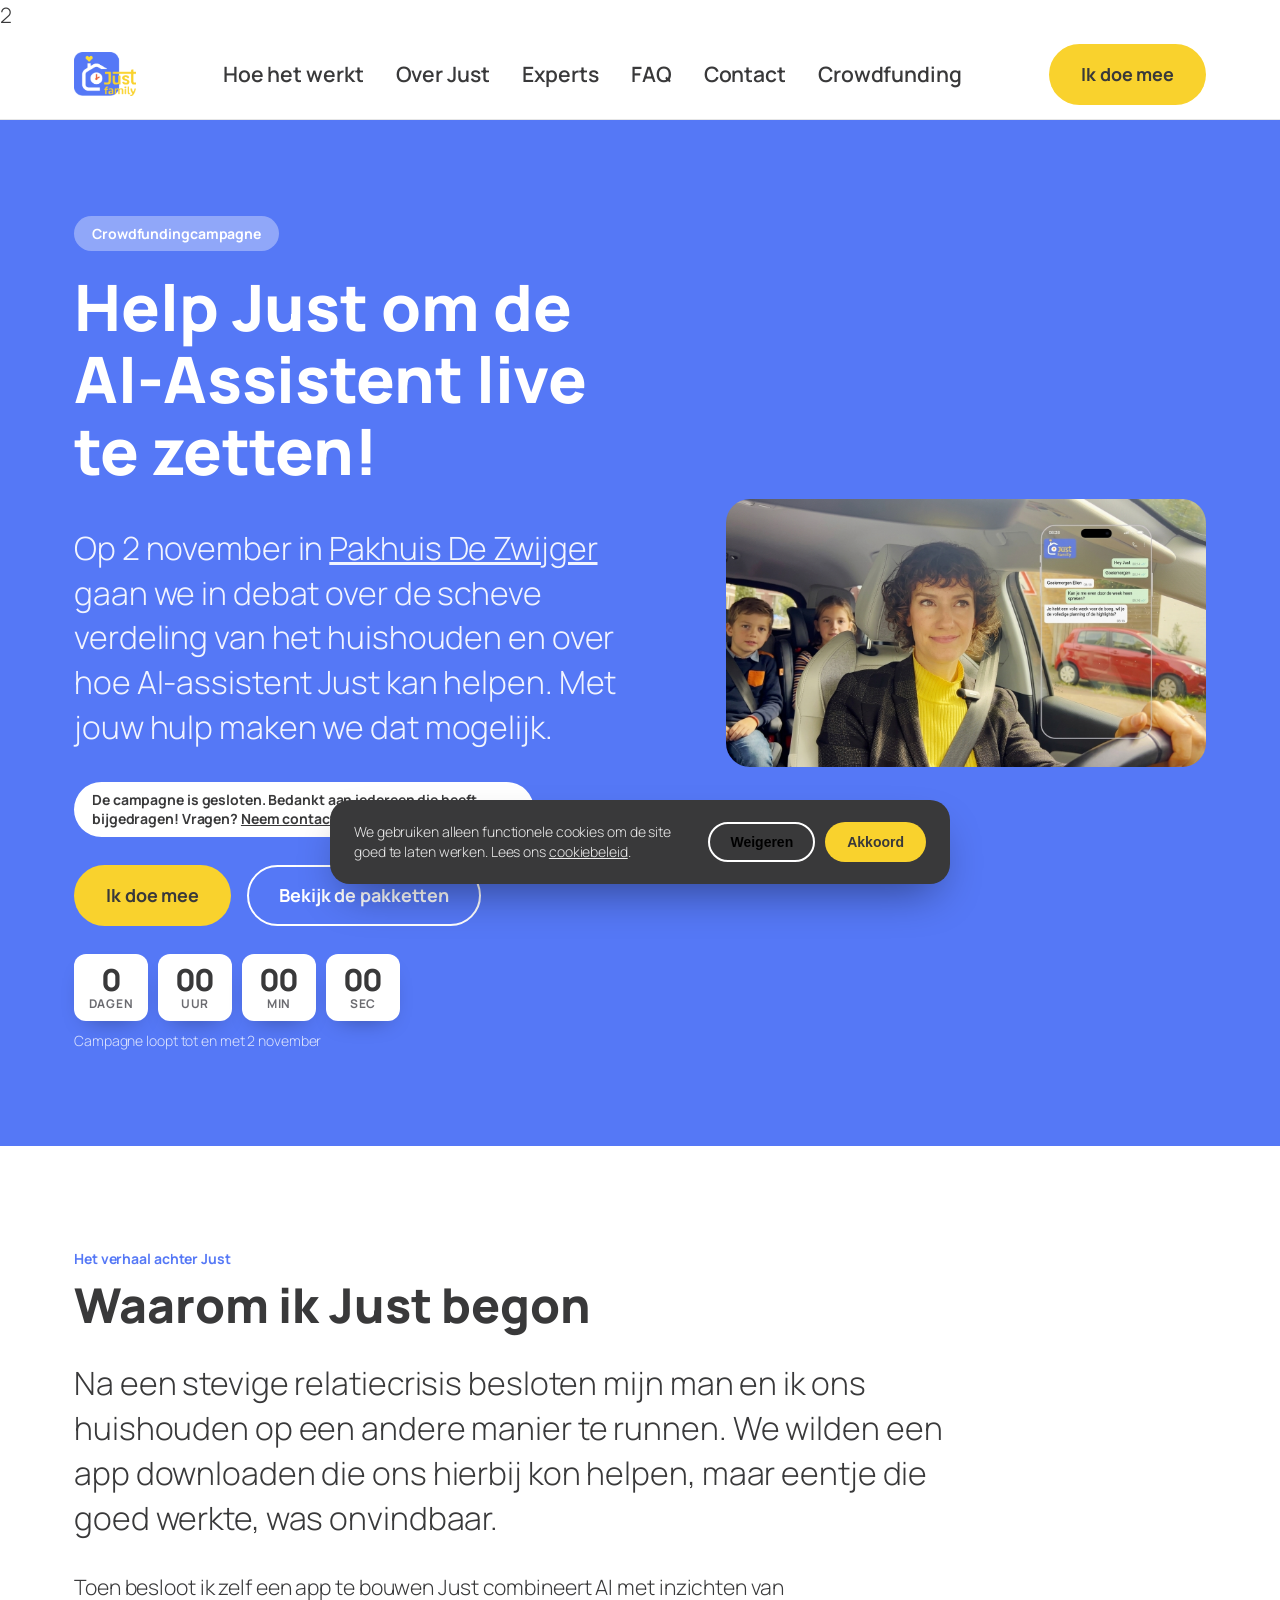
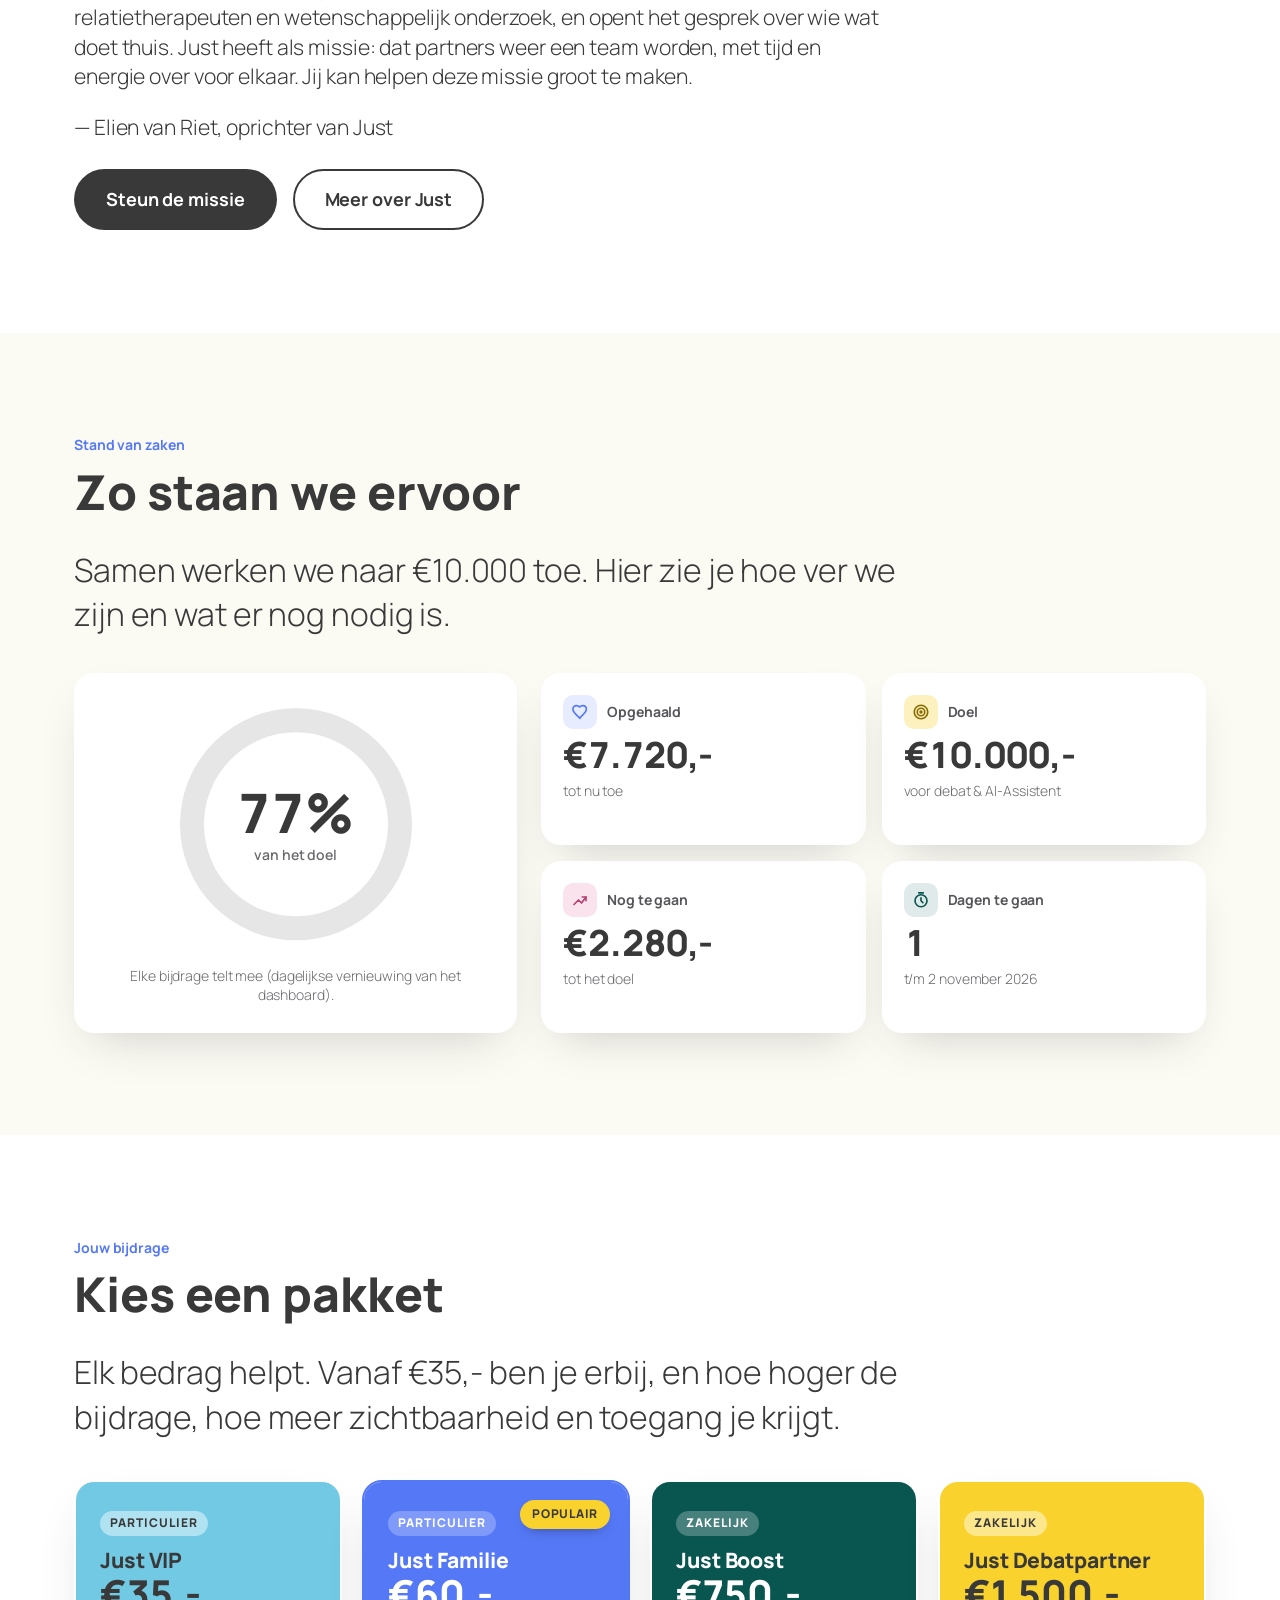
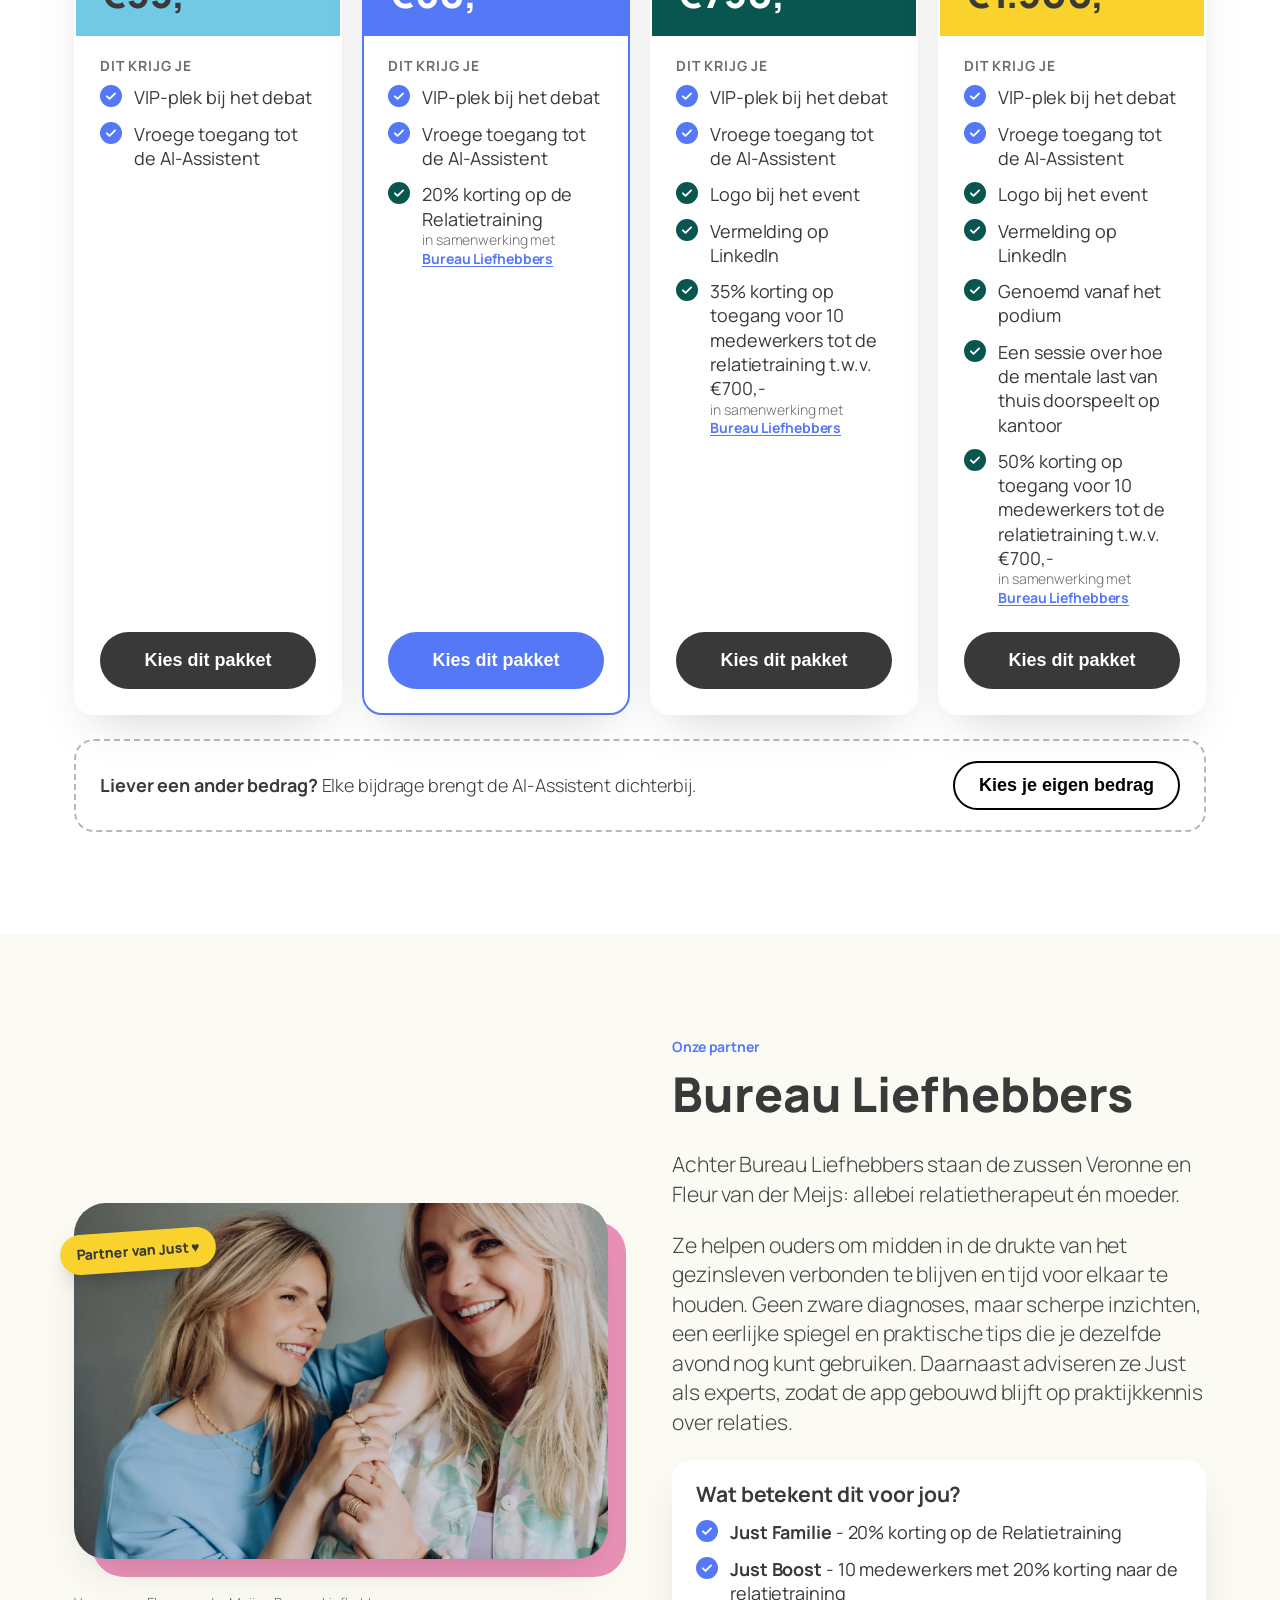
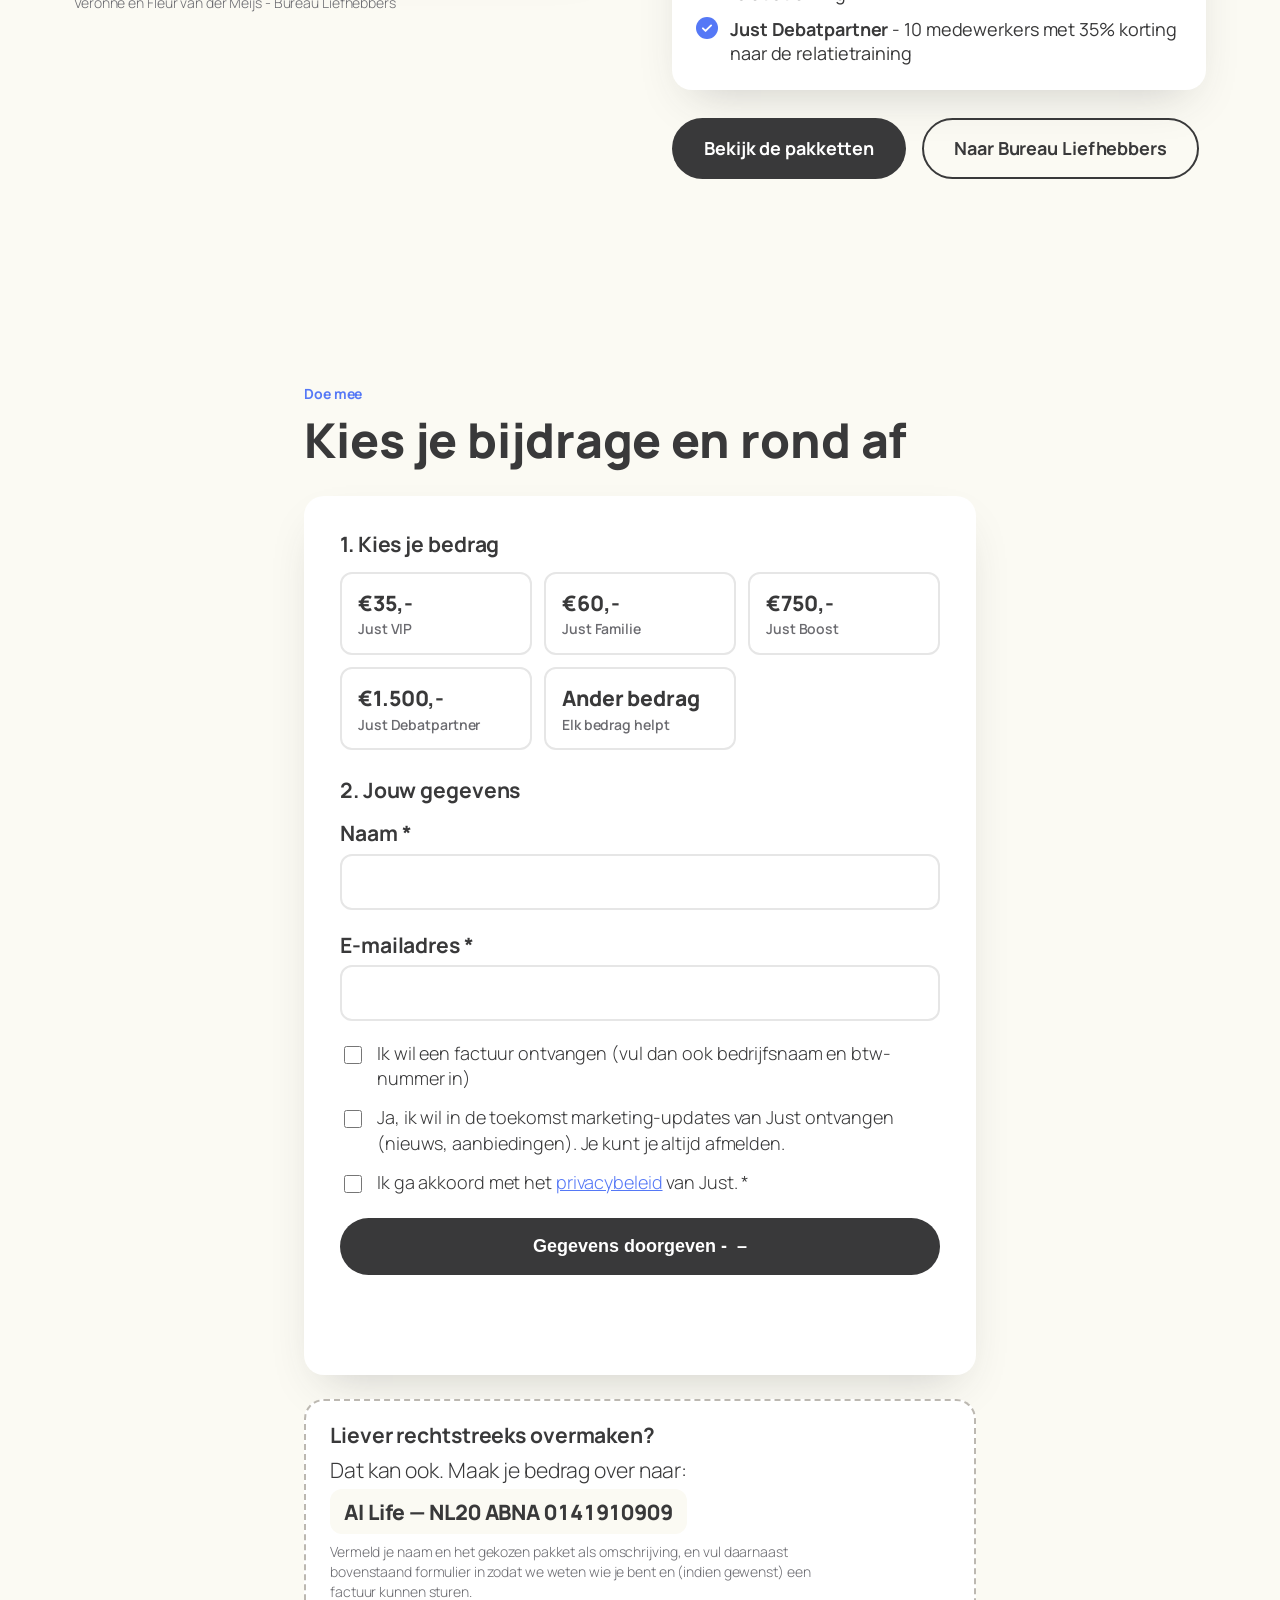
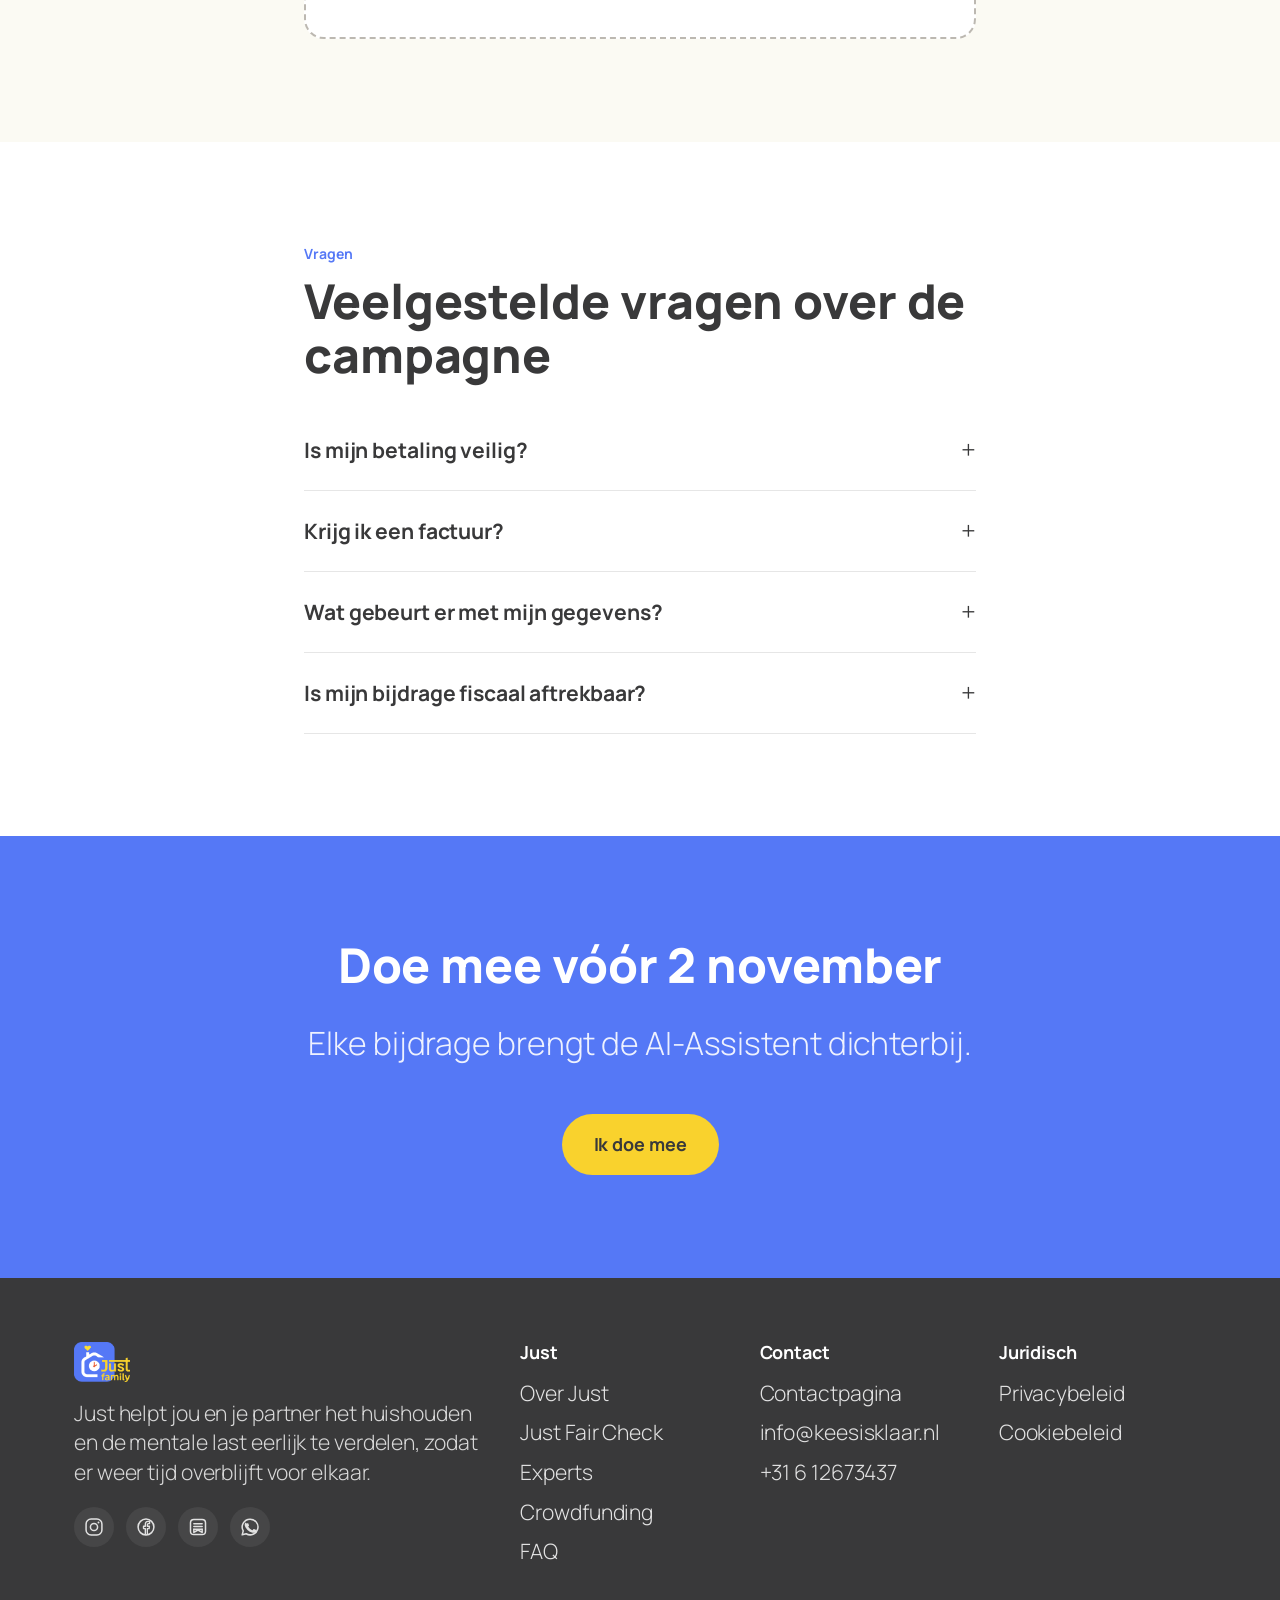
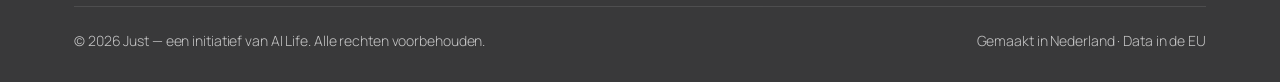
==== commit 411e8c1d: "Add link to 'Just Fair Check' in campagne.html" ====
--- a/campagne.html
+++ b/campagne.html
@@ -503,6 +503,7 @@
         <h4>Just</h4>
         <ul>
           <li><a href="/over-just.html">Over Just</a></li>
+          <li><a href="/just-fair-check.html">Just Fair Check</a></li>
           <li><a href="/index.html#experts">Experts</a></li>
           <li><a href="/campagne.html">Crowdfunding</a></li>
           <li><a href="/faq.html">FAQ</a></li>
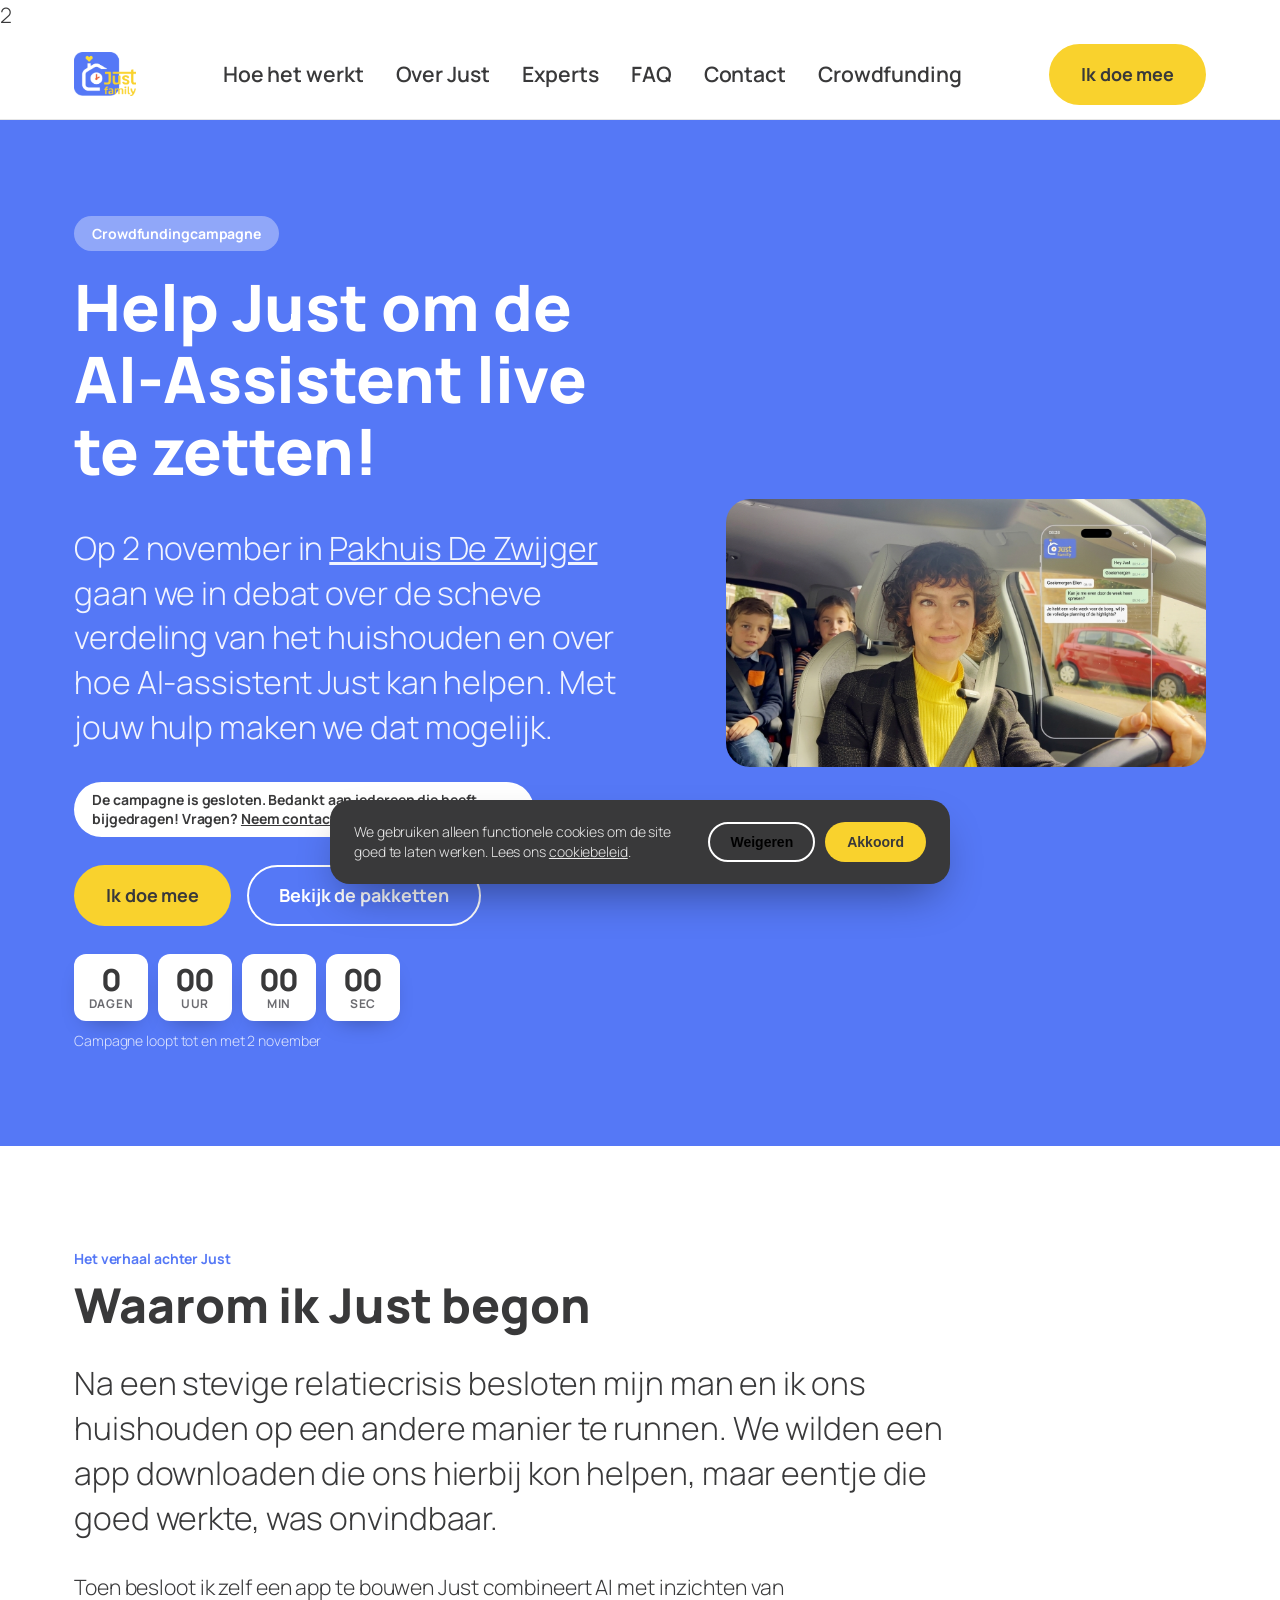
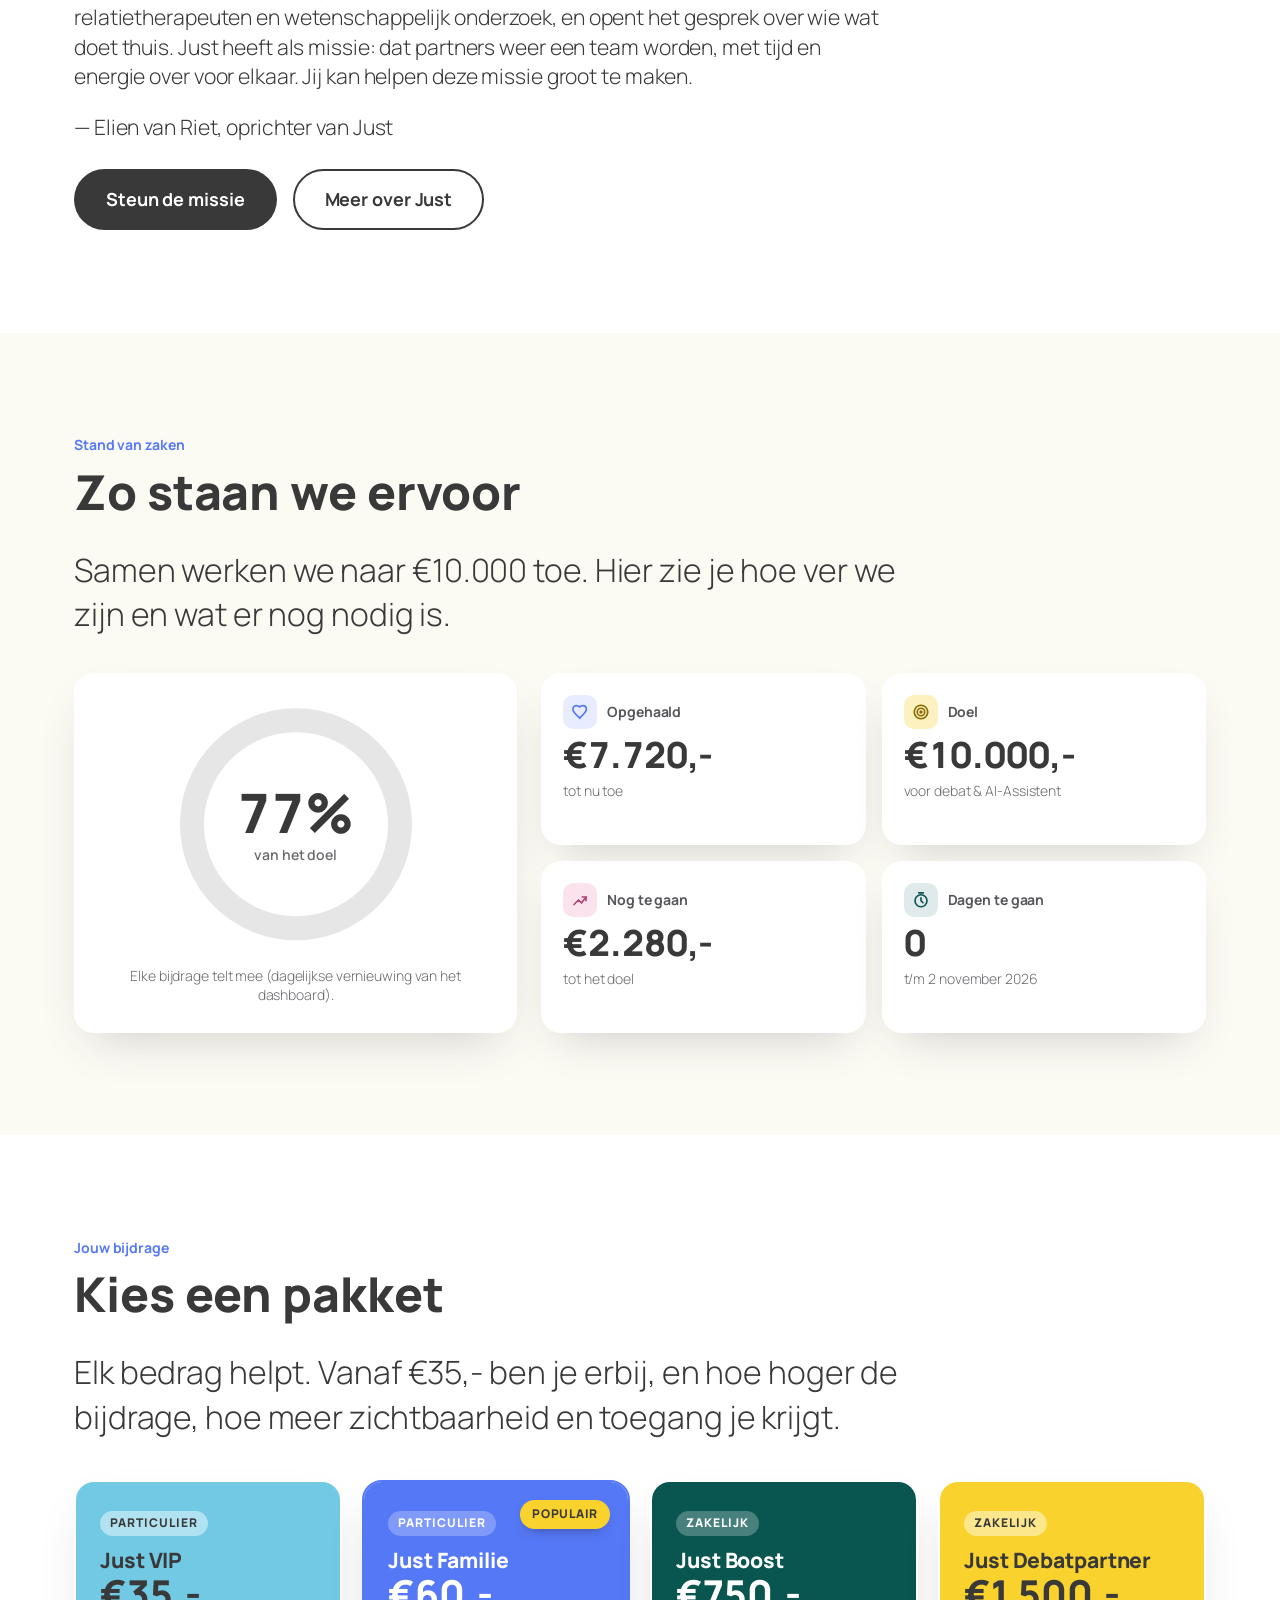
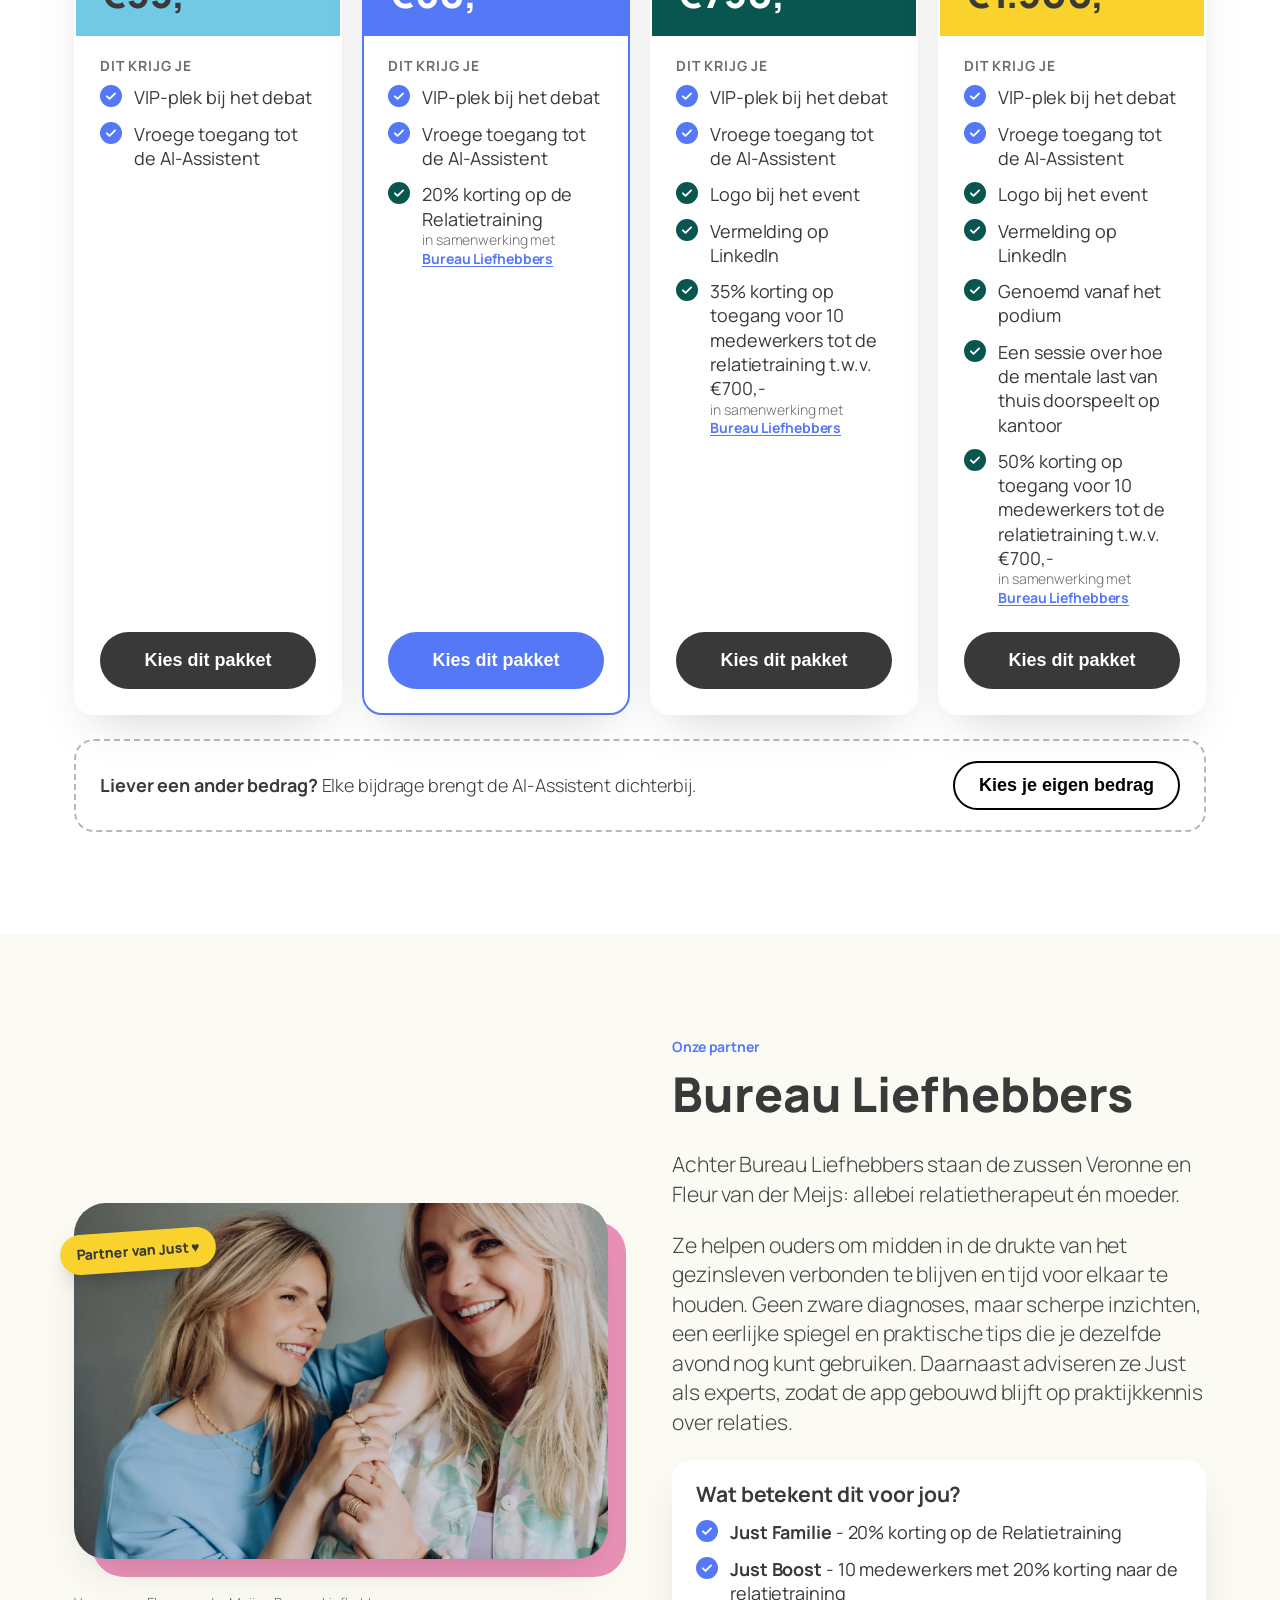
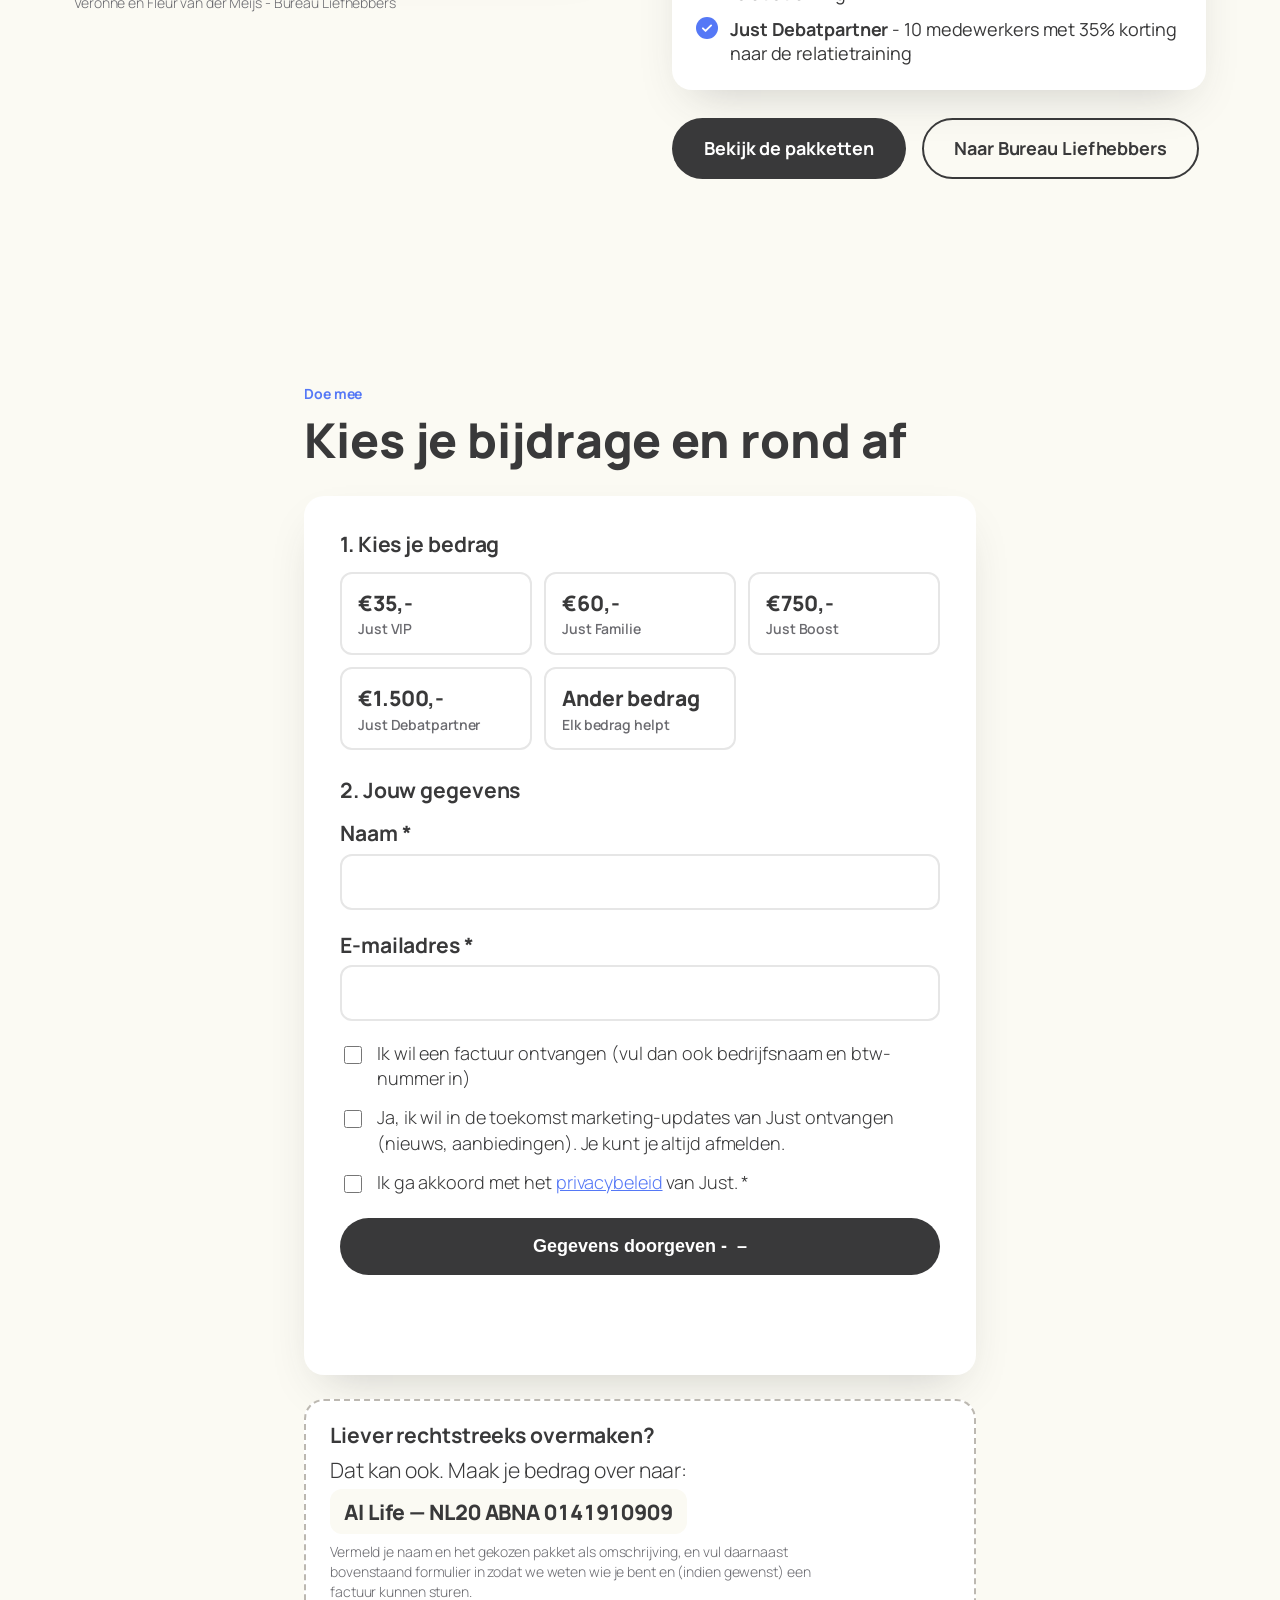
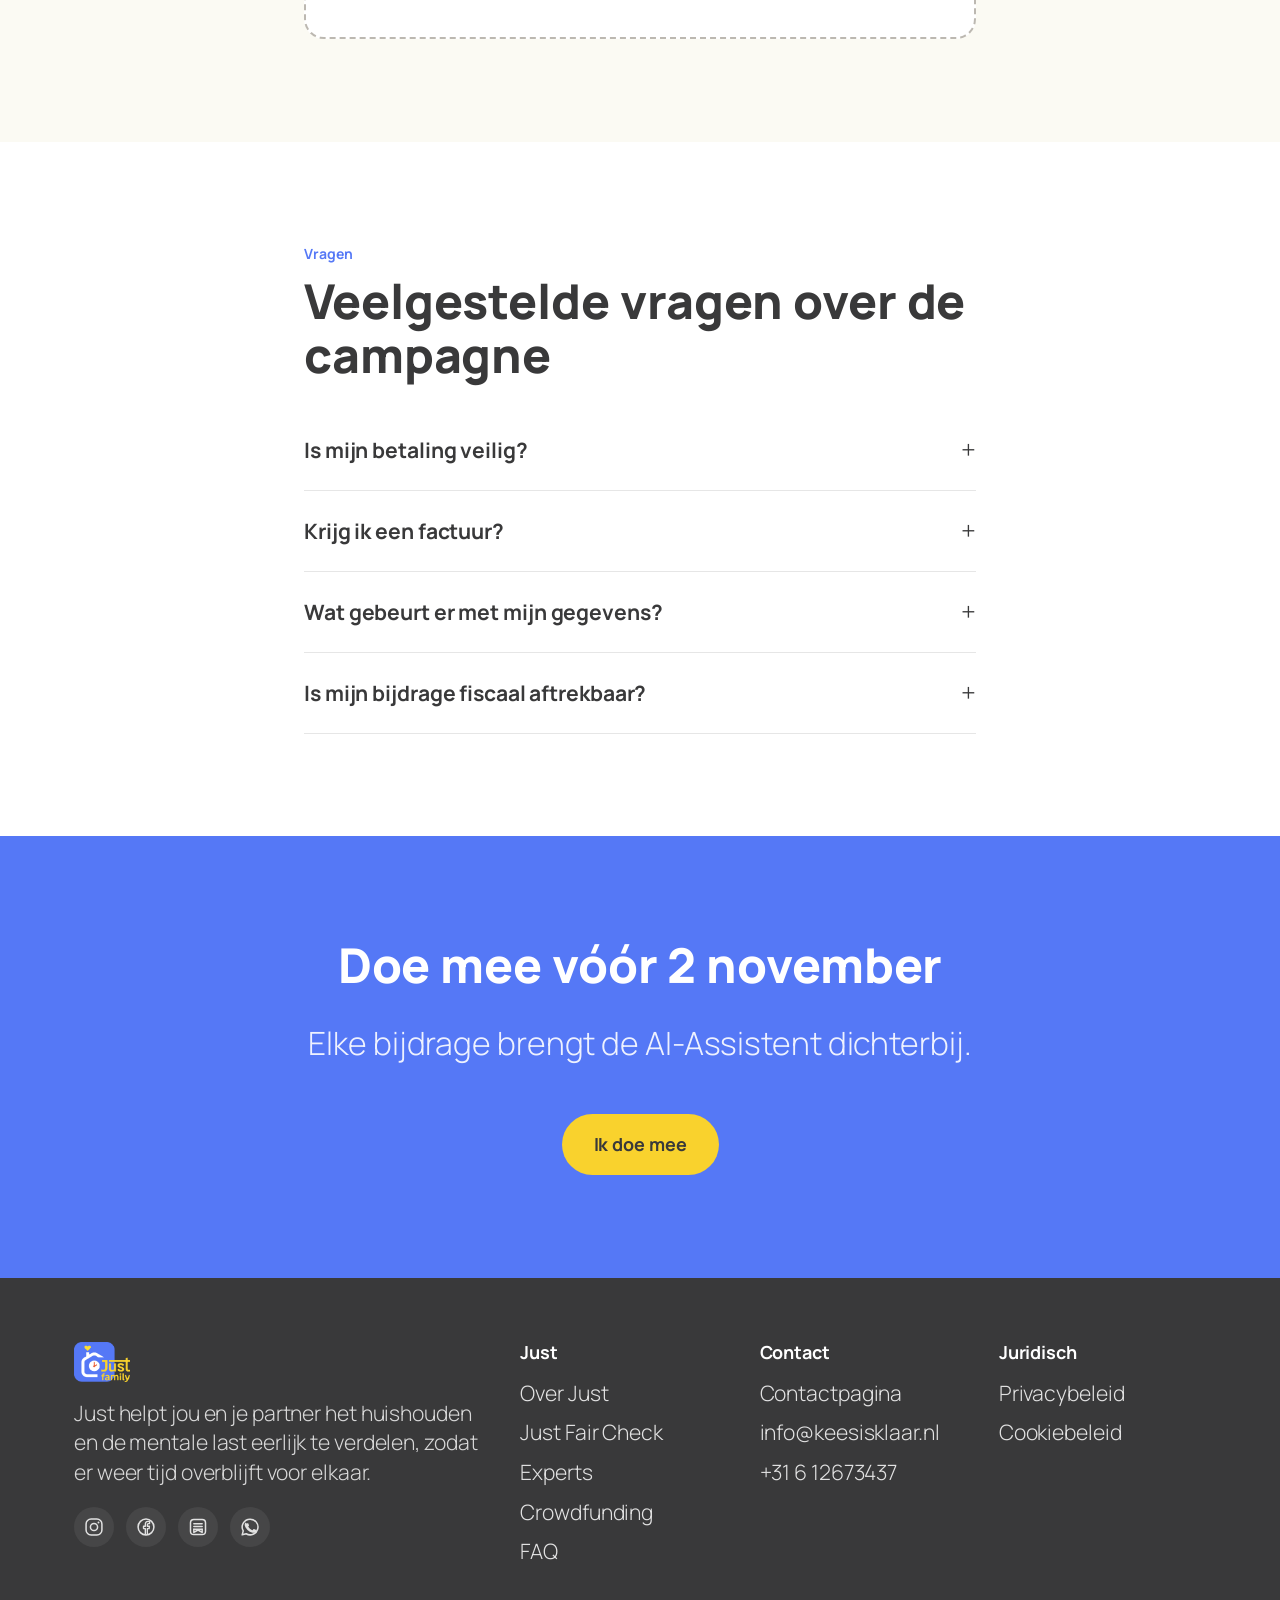
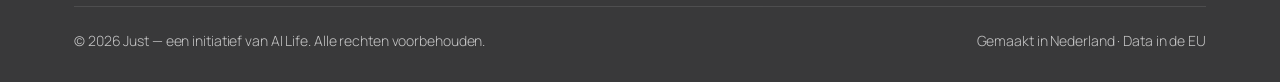
==== commit 83f92e06: "Update days left from 1 to 0 in campagne.html" ====
--- a/campagne.html
+++ b/campagne.html
@@ -205,7 +205,7 @@
           </div>
           <div class="tile">
             <div class="tile-head"><span class="tile-icon" style="background:rgba(9,85,80,0.12); color:var(--color-teal);"><svg viewBox="0 0 24 24" fill="none" stroke="currentColor" stroke-width="2.2" stroke-linecap="round" stroke-linejoin="round" aria-hidden="true"><circle cx="12" cy="13" r="8"/><path d="M12 9v4l2.5 2.5"/><path d="M9 2.5h6"/></svg></span>Dagen te gaan</div>
-            <div class="tile-value" id="days-left">1</div>
+            <div class="tile-value" id="days-left">0</div>
             <div class="tile-sub">t/m 2 november 2026</div>
           </div>
         </div>
--- a/assets/css/style.css
+++ b/assets/css/style.css
@@ -268,8 +268,8 @@
 
 /* ---------- Experts / advisors ---------- */
 .expert-grid {
-  display: grid;
-  grid-template-columns: repeat(4, 1fr);   /* ← wordt dit */
+  display: flex;            /* flex (geen grid): kaarten op één rij zodat de carousel kan scrollen */
+  flex-wrap: nowrap;
   gap: 28px;
   margin-top: 40px;
 }
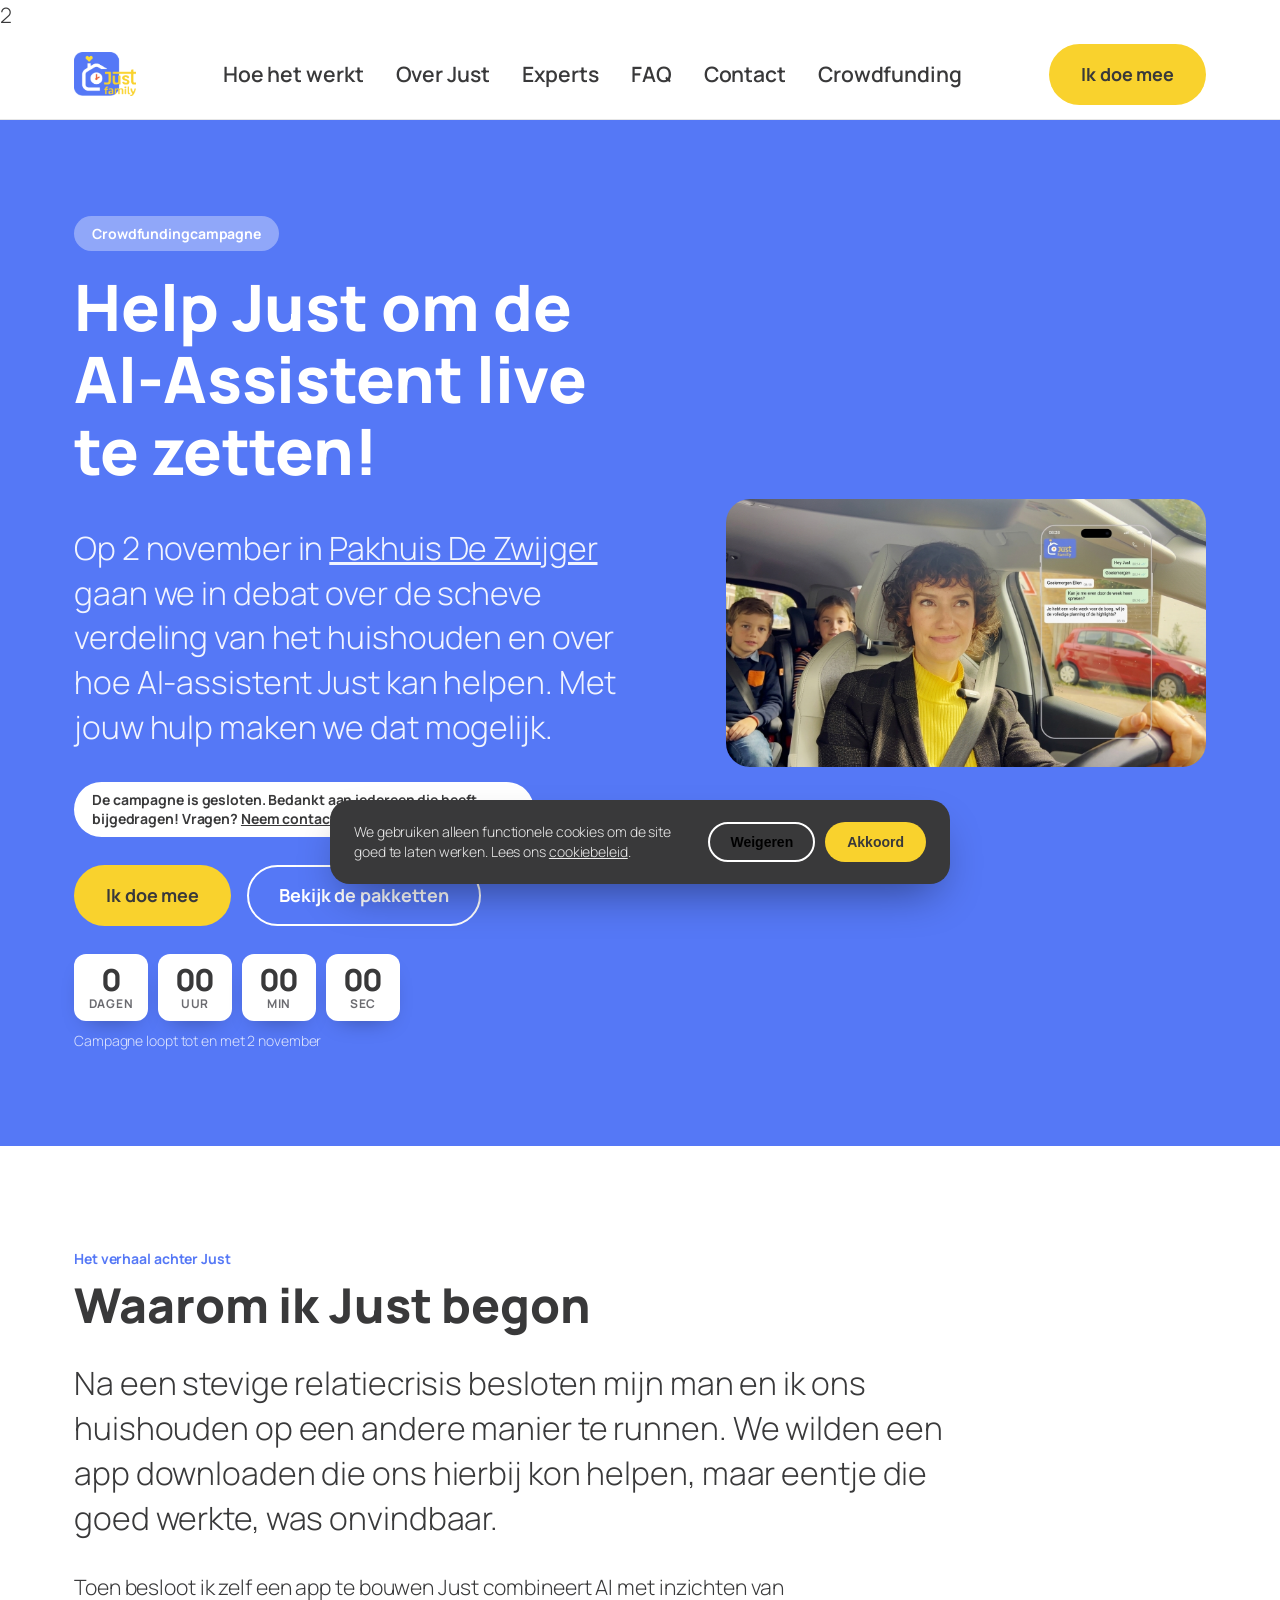
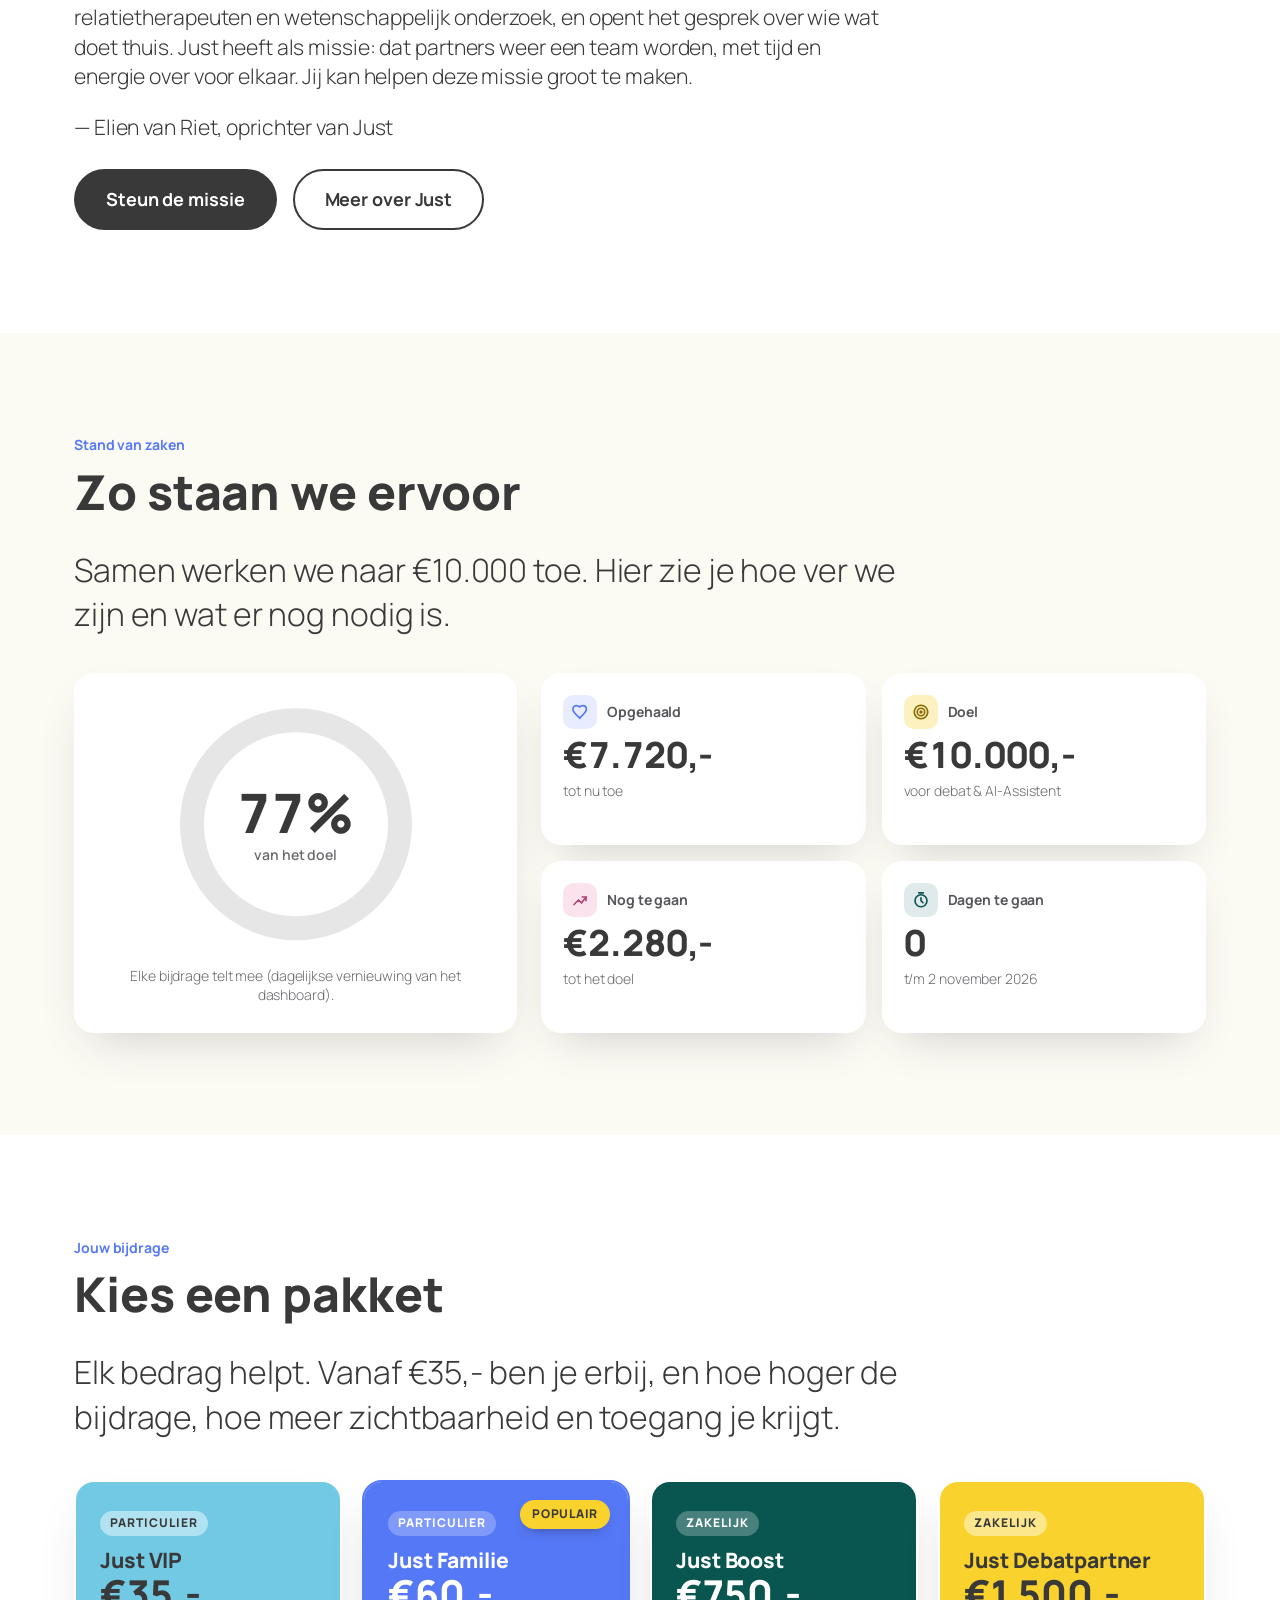
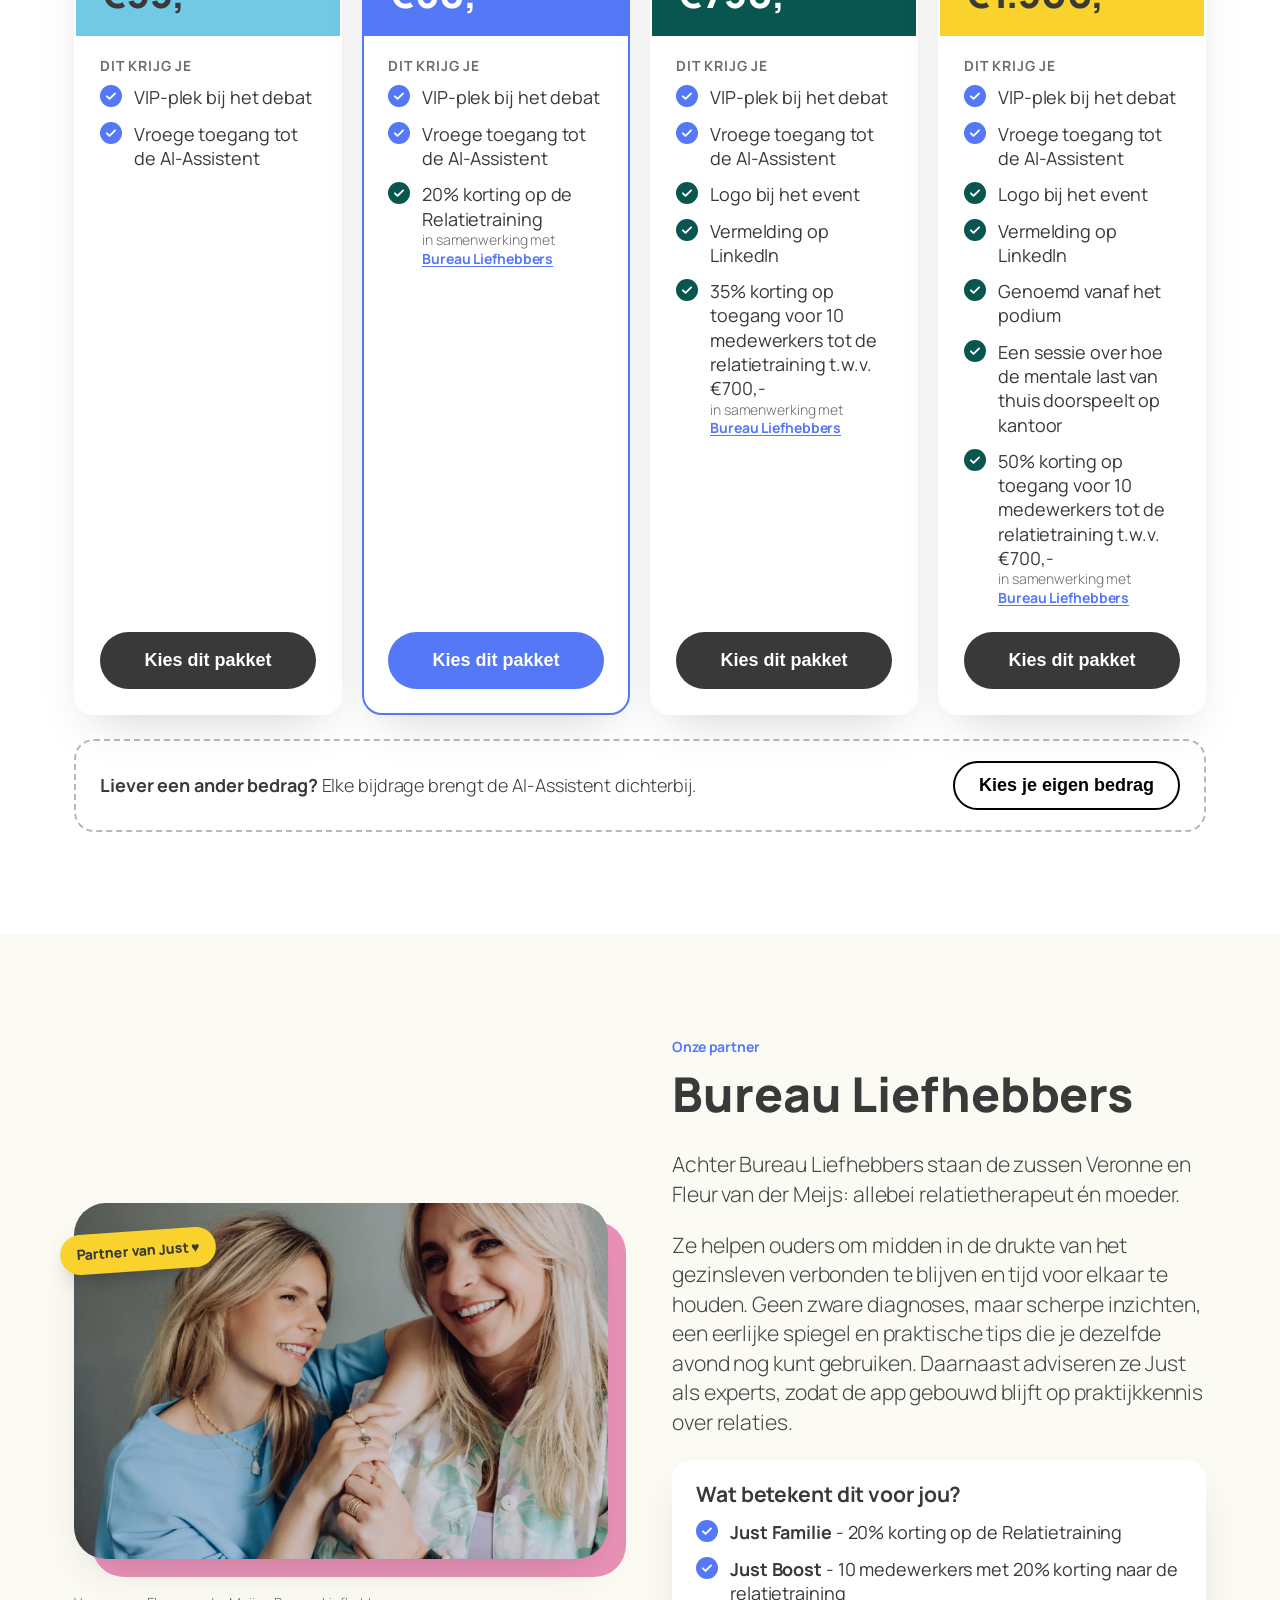
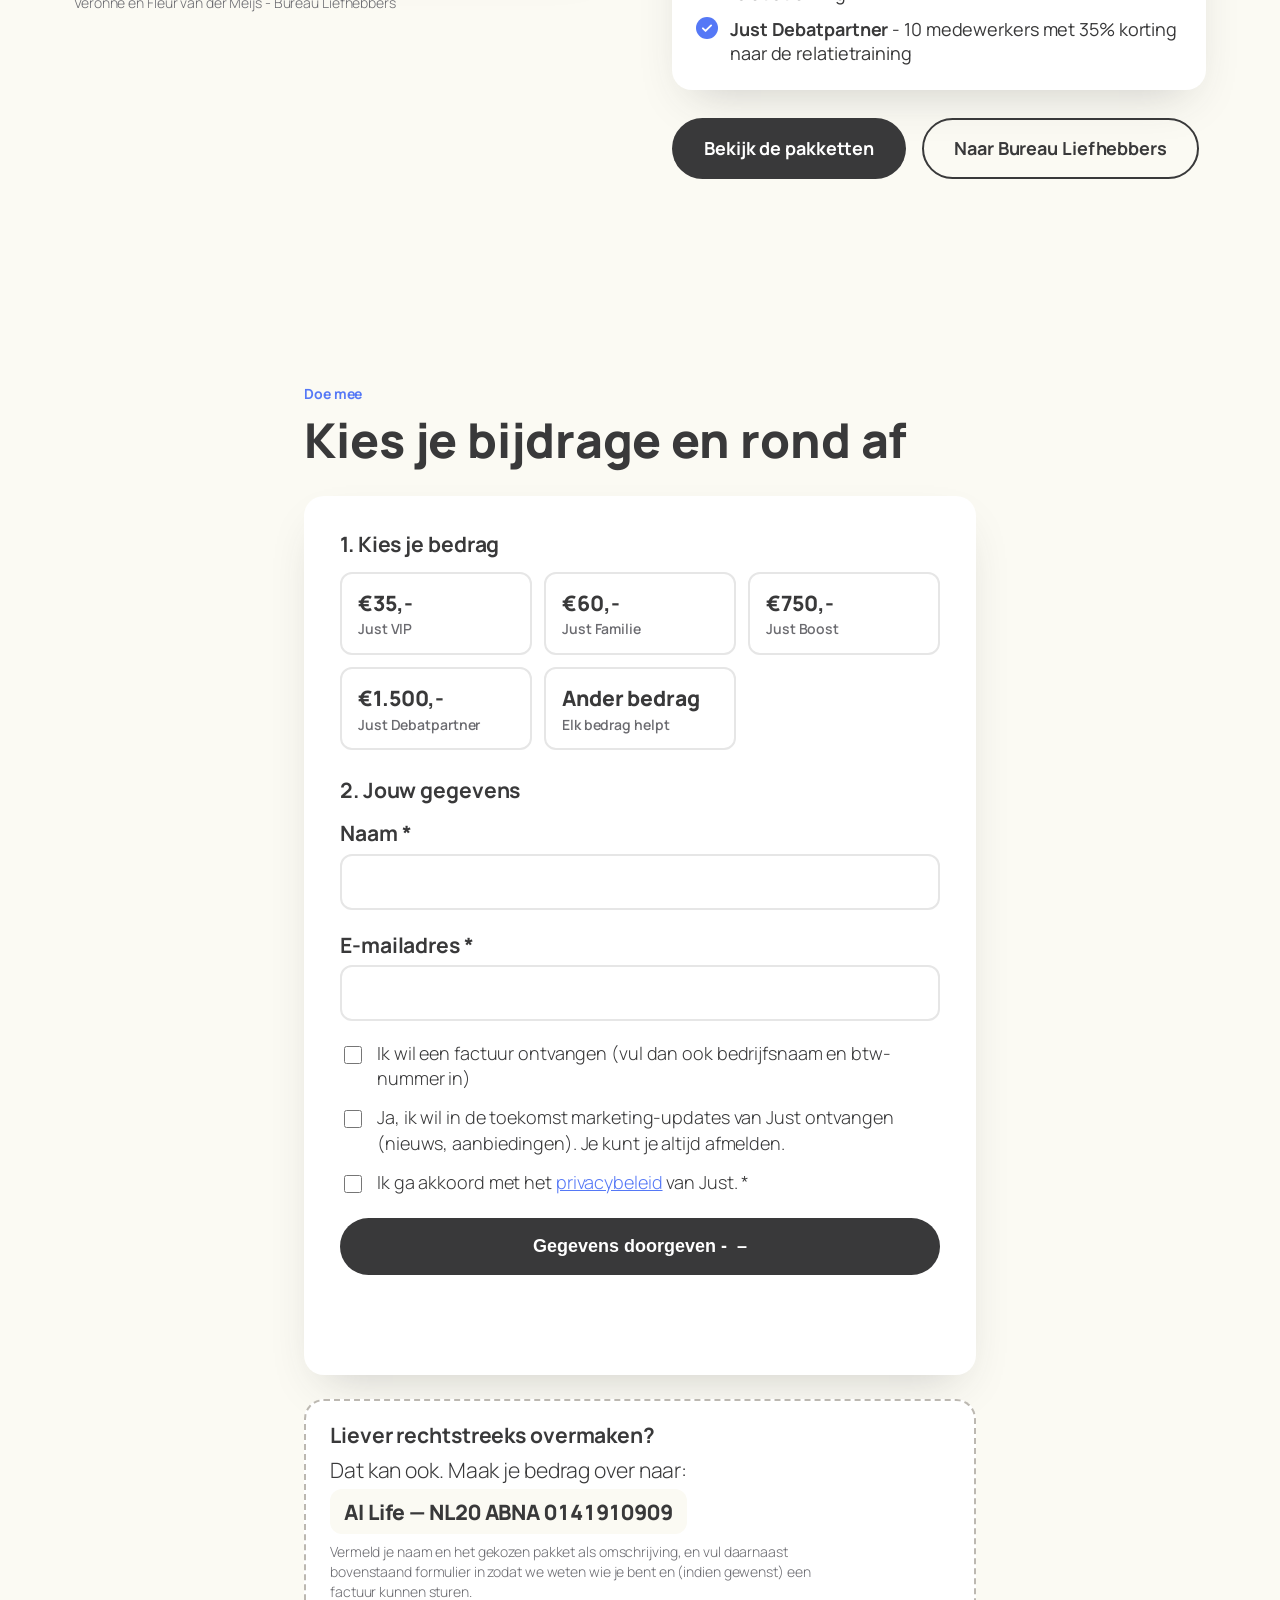
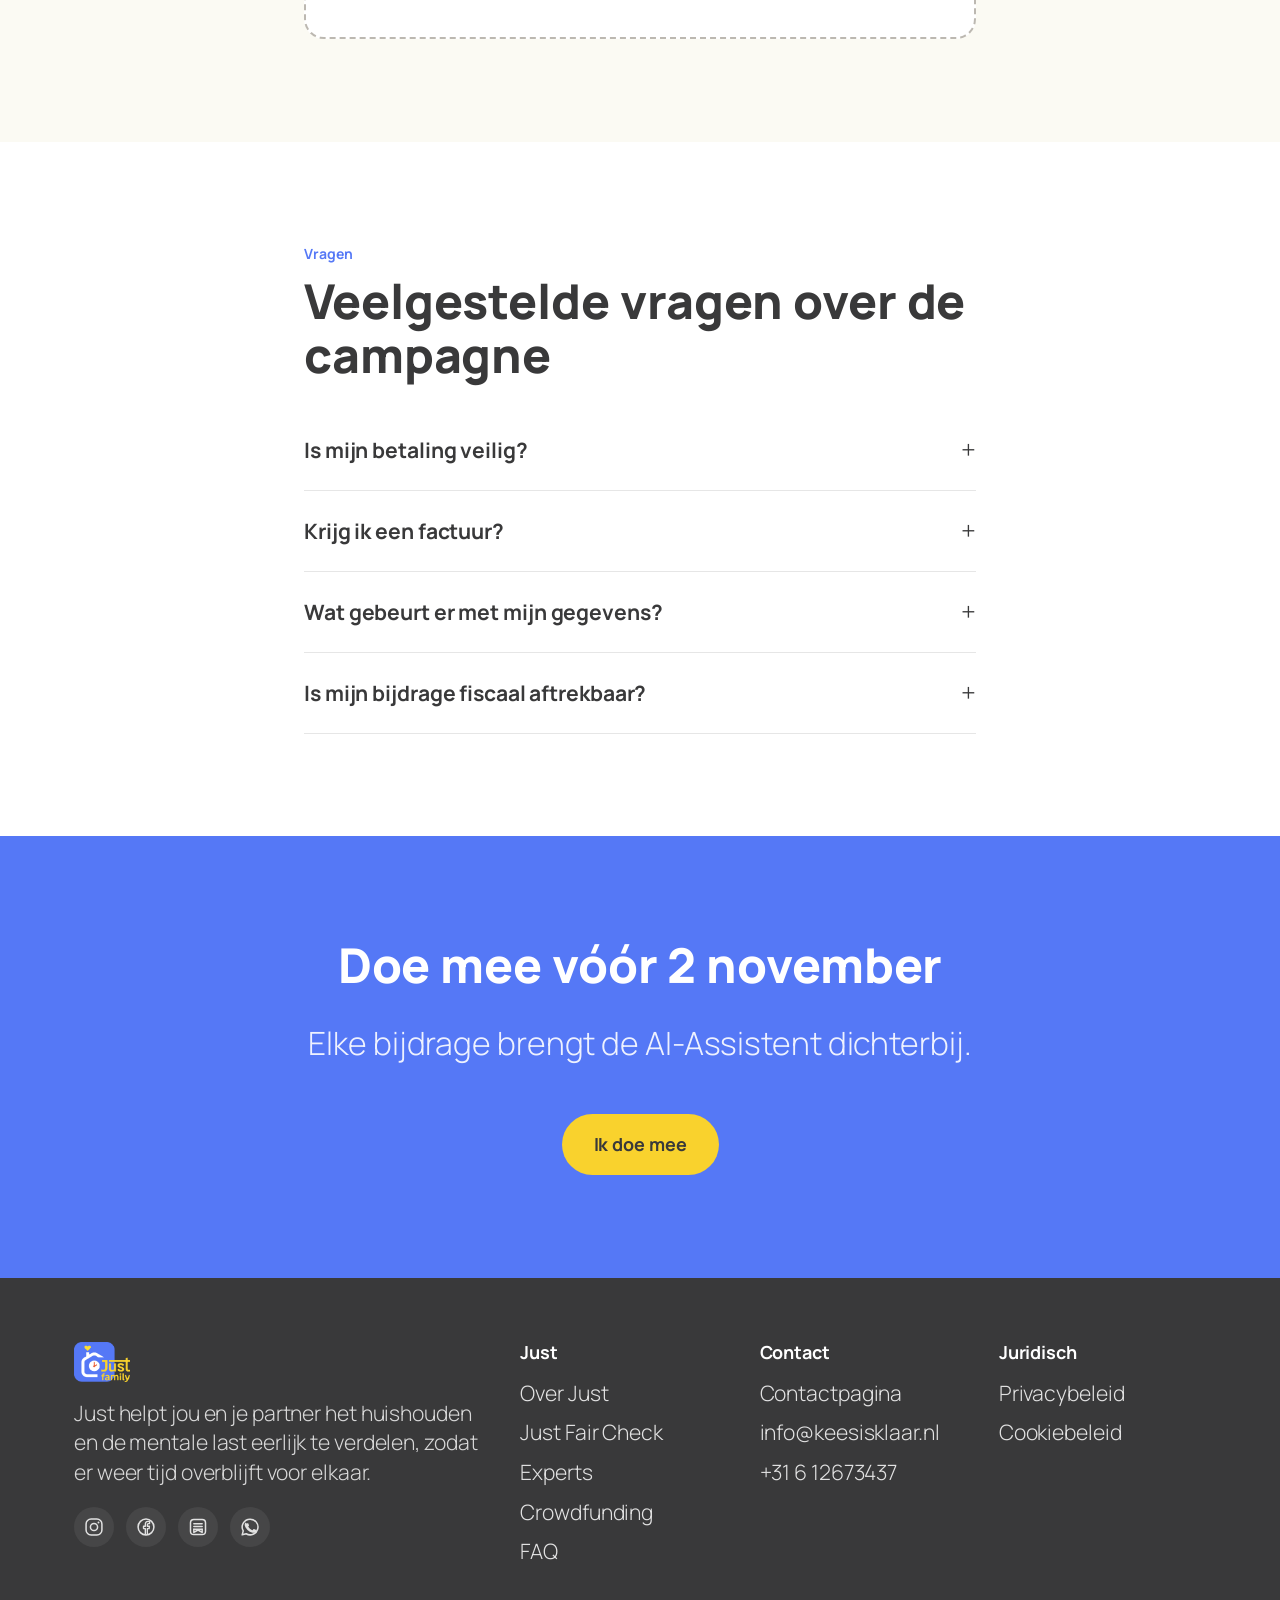
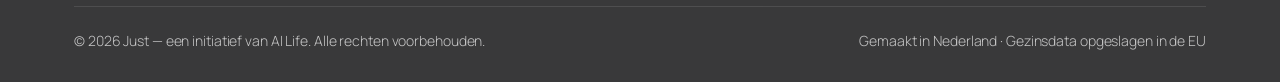
==== commit 3c547a0f: "feat: update privacy policy data following latest updates in the app & whatsapp" ====
--- a/campagne.html
+++ b/campagne.html
@@ -527,7 +527,7 @@
     </div>
     <div class="footer-bottom">
       <span>&copy; <span id="year">2026</span> Just — een initiatief van AI Life. Alle rechten voorbehouden.</span>
-      <span>Gemaakt in Nederland &middot; Data in de EU</span>
+      <span>Gemaakt in Nederland &middot; Gezinsdata opgeslagen in de EU</span>
     </div>
   </div>
 </footer>
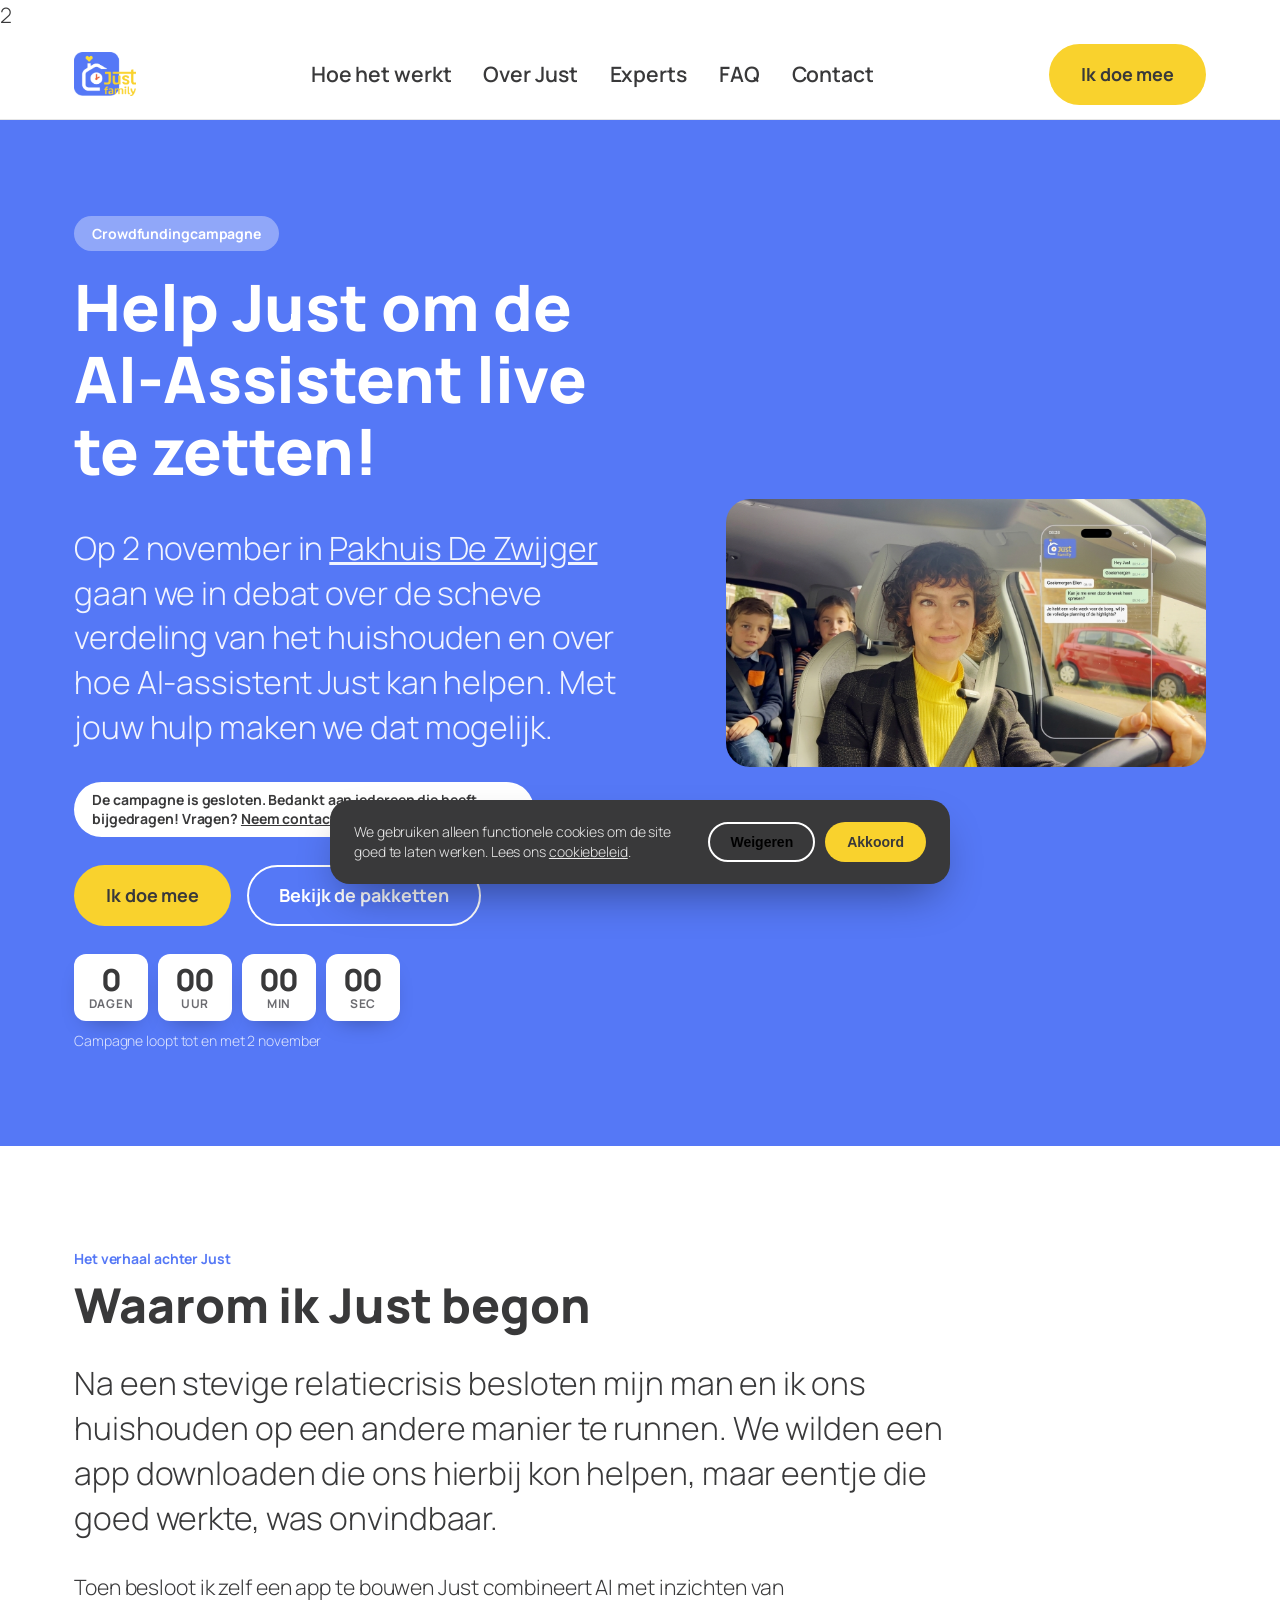
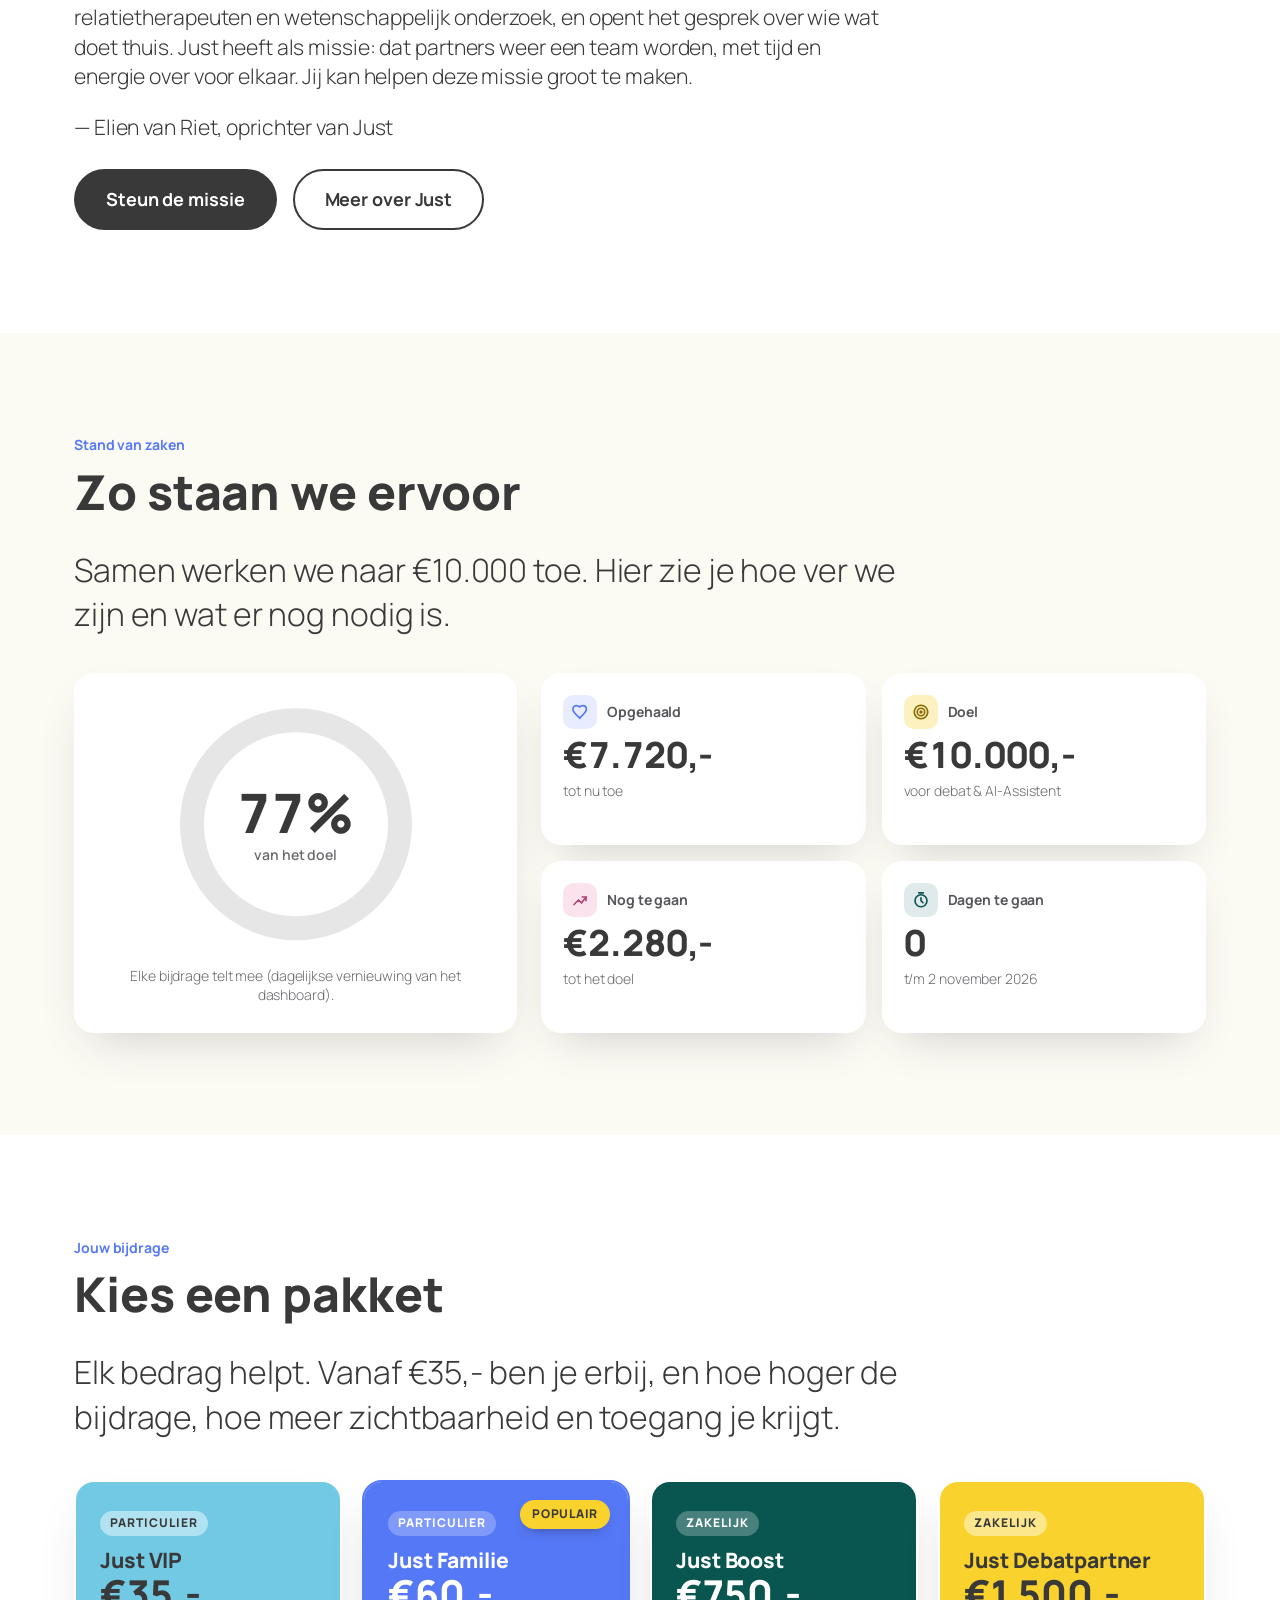
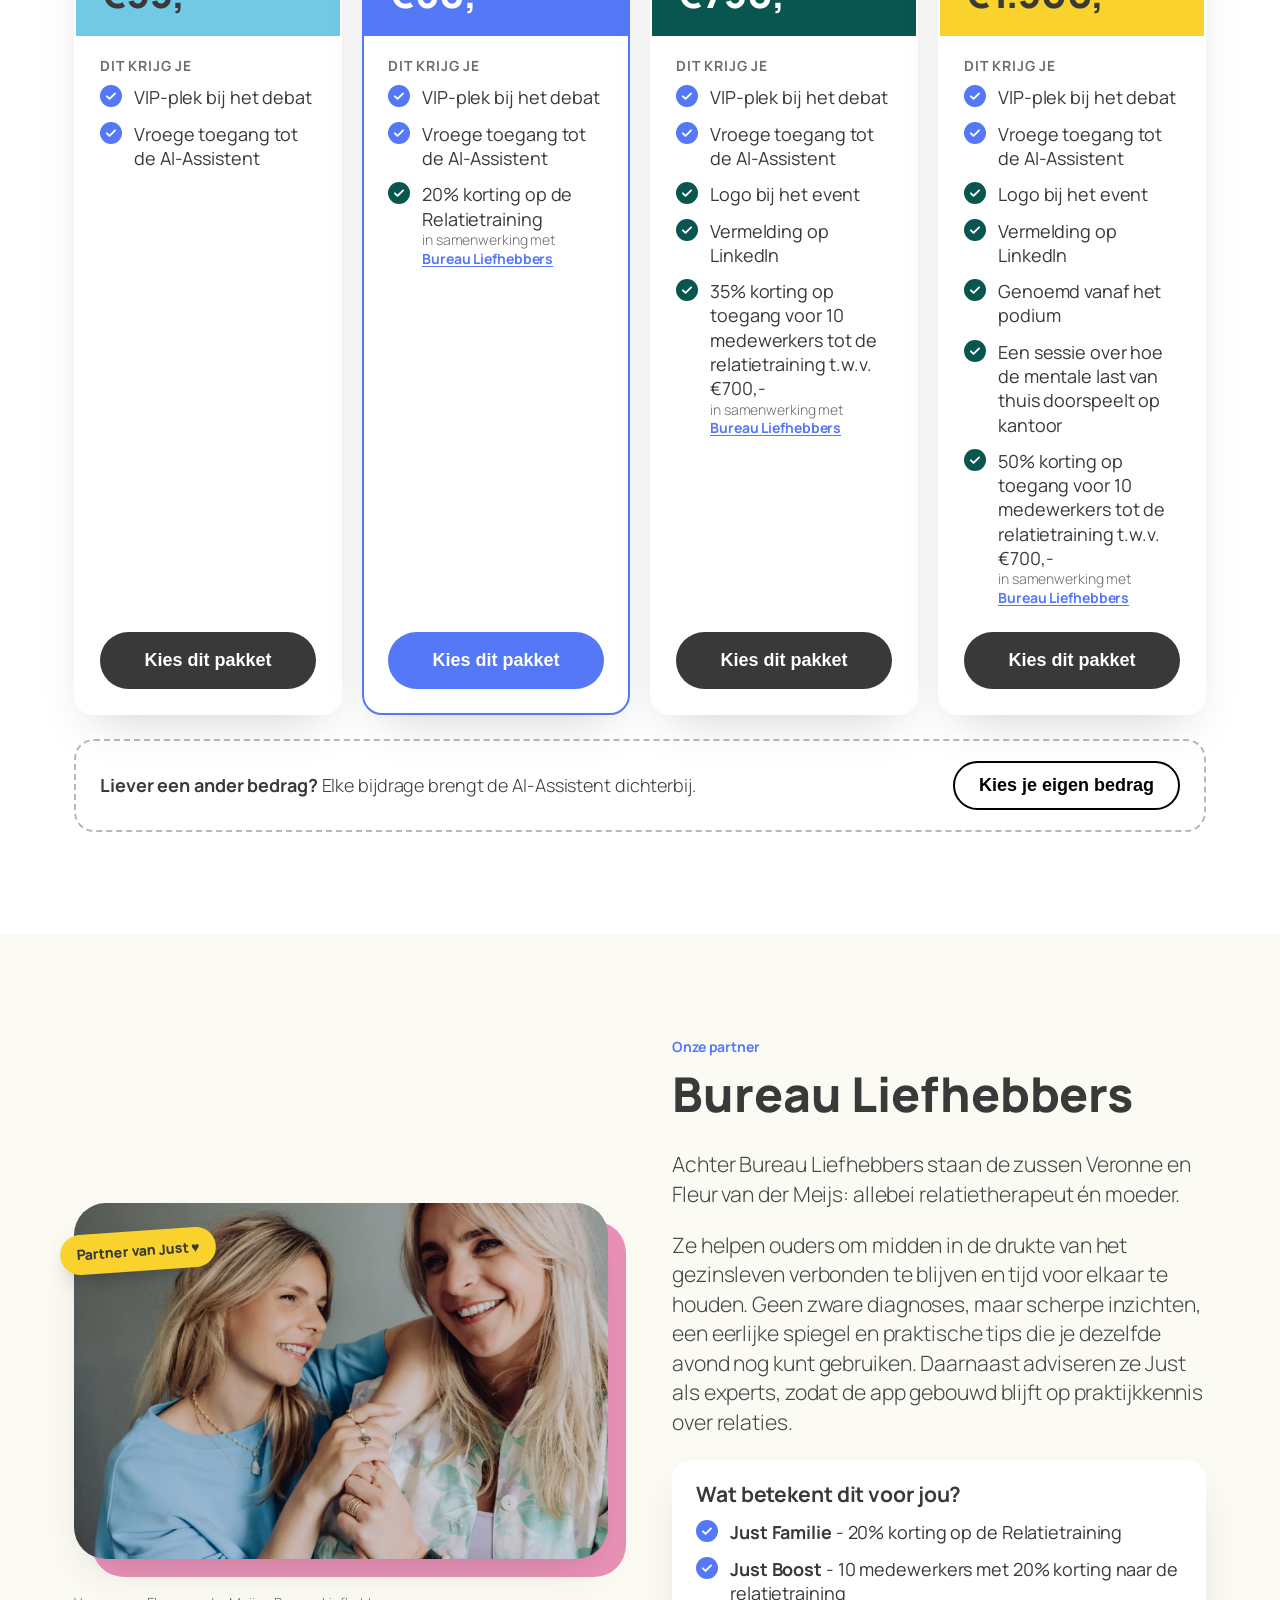
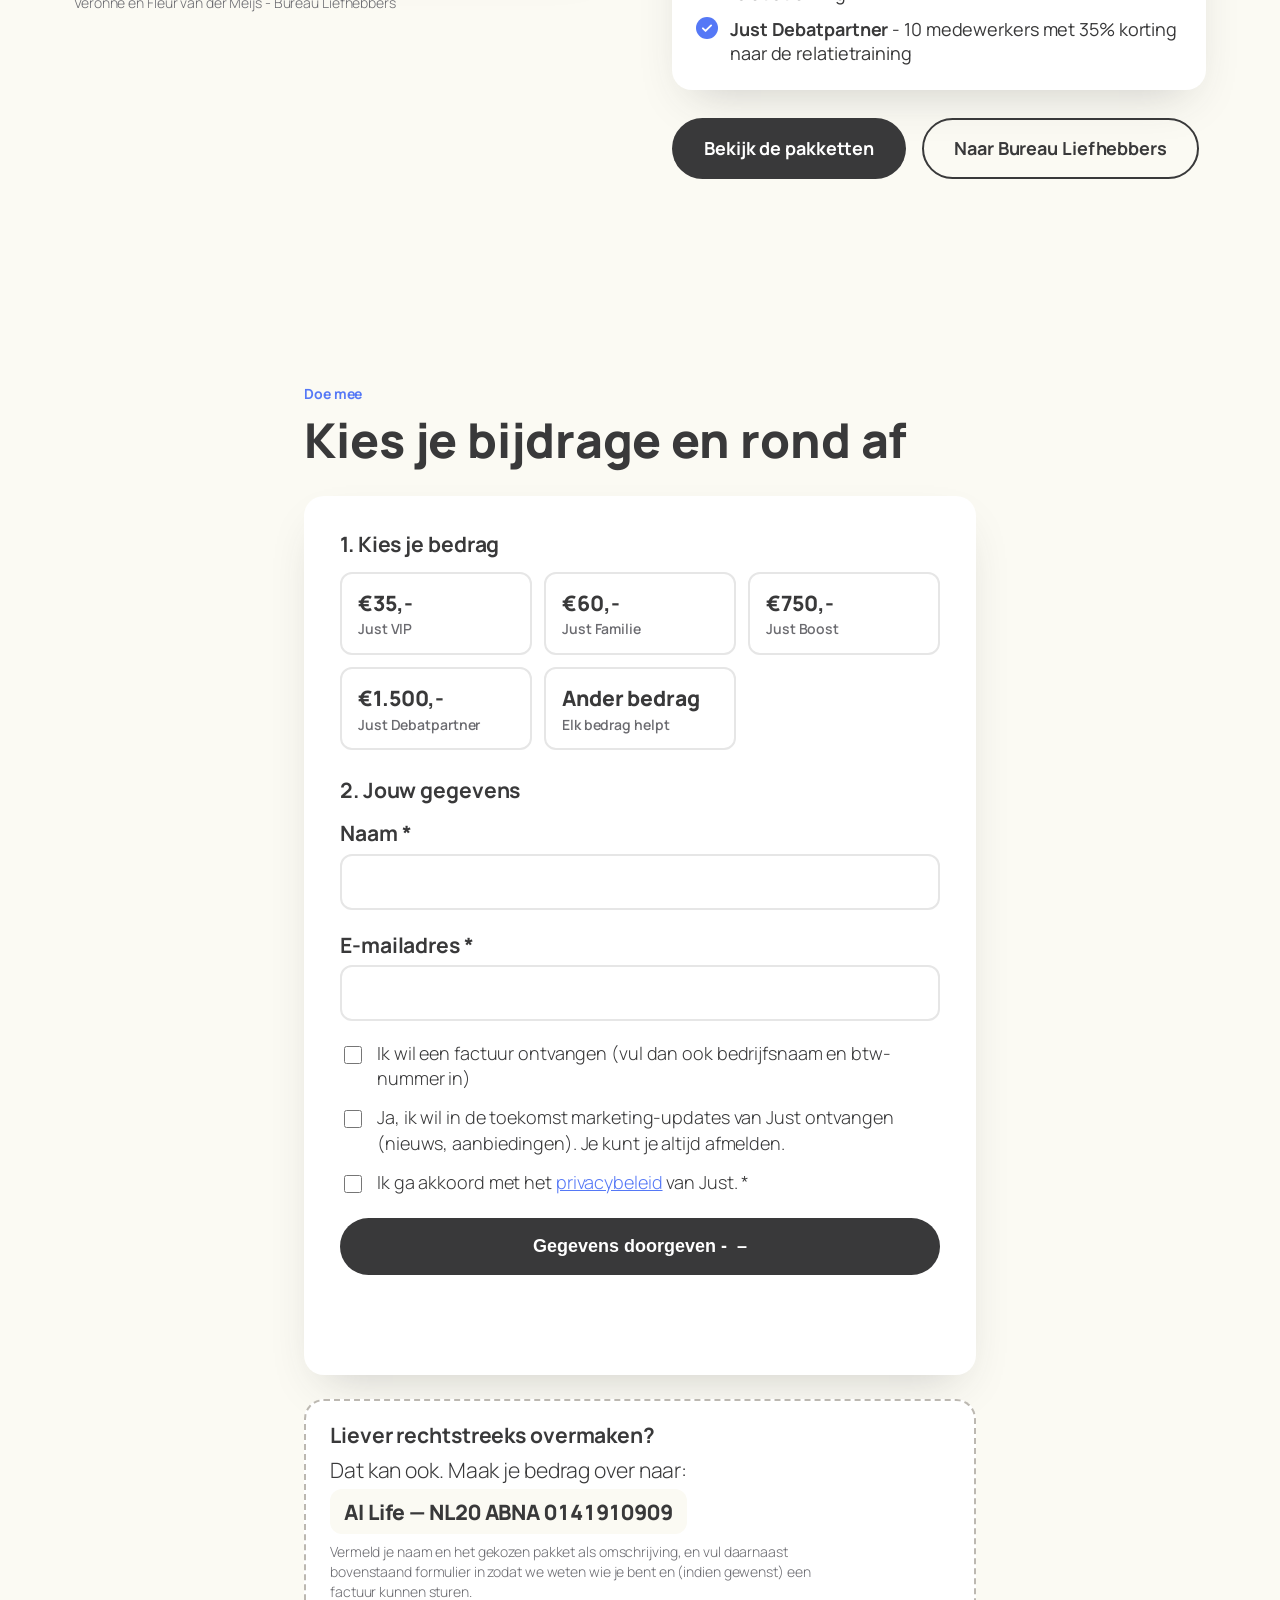
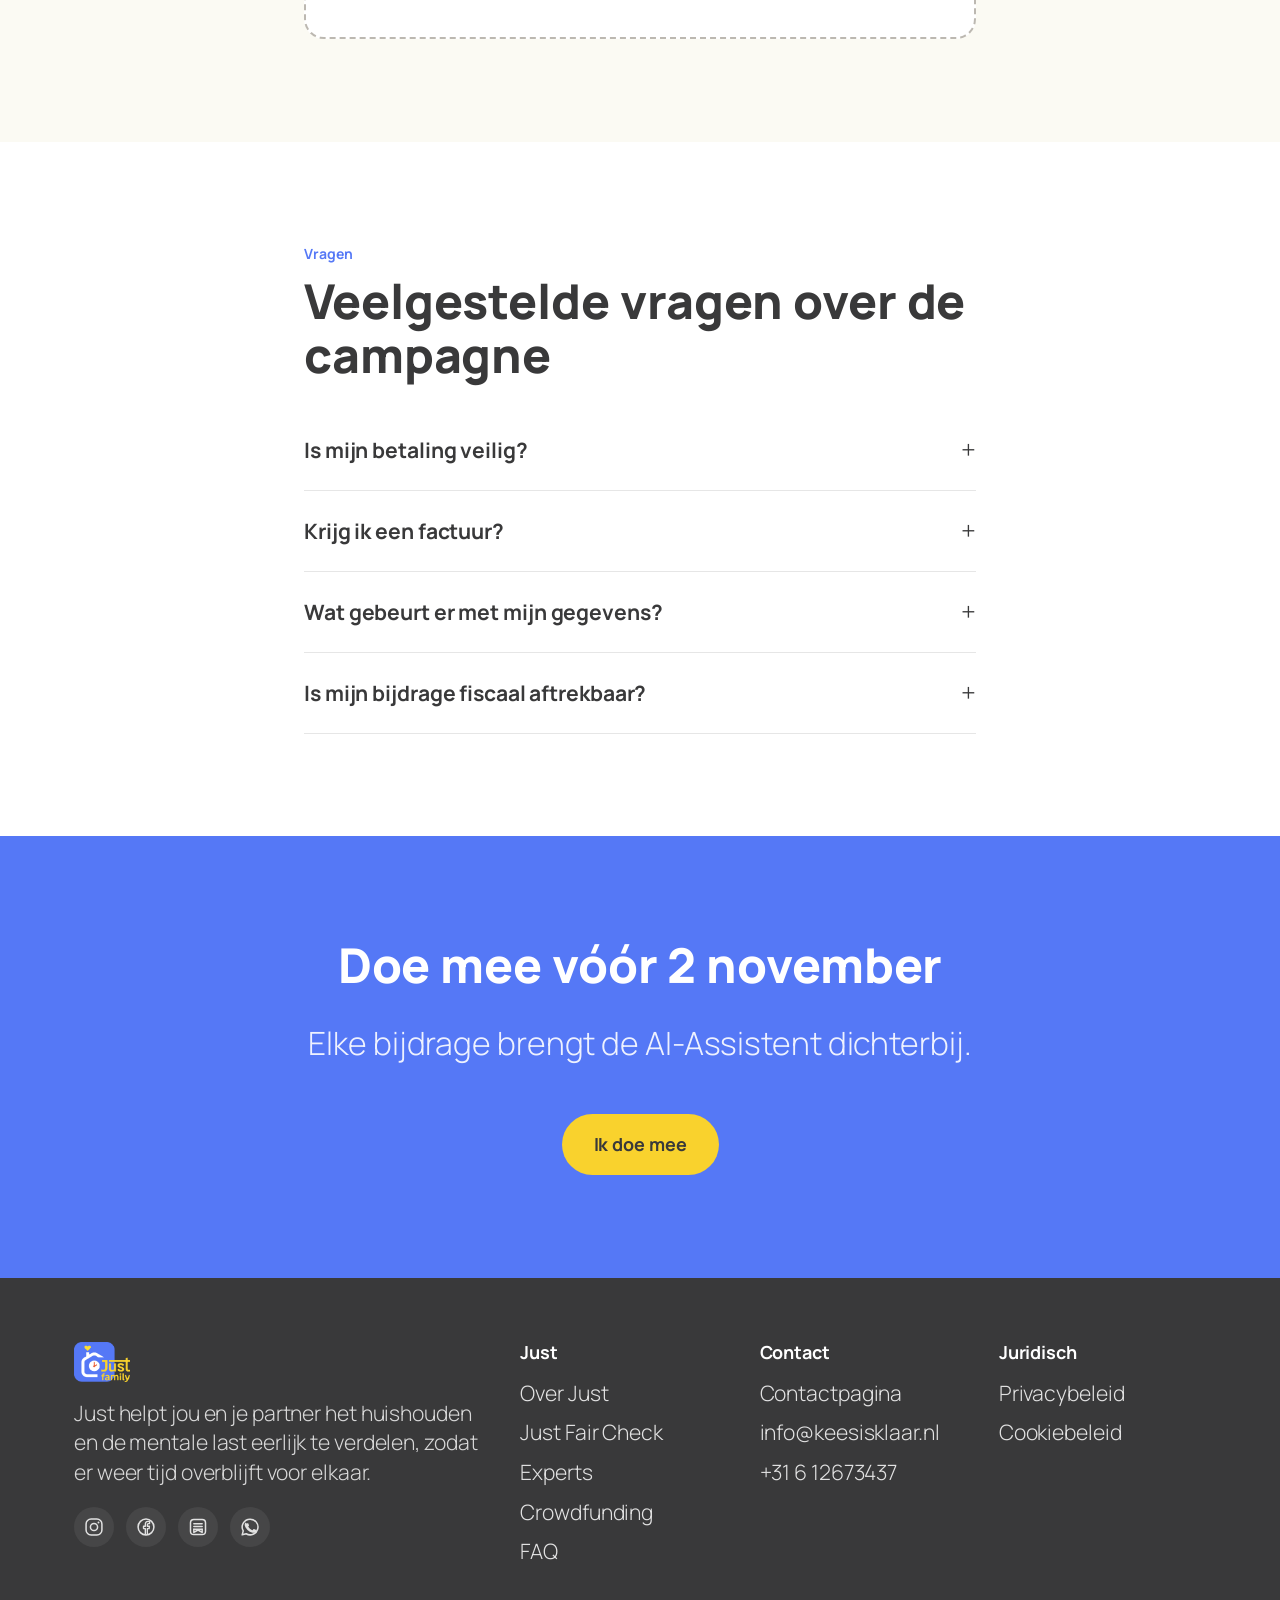
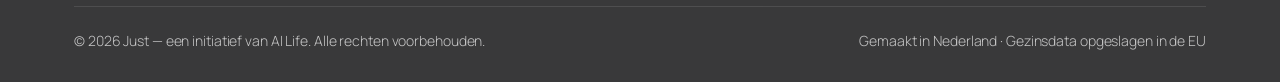
==== commit 75b1bb48: "feat: fix website header and mobile responsive" ====
--- a/campagne.html
+++ b/campagne.html
@@ -61,7 +61,6 @@
         <li><a href="/index.html#experts">Experts</a></li>
         <li><a href="/faq.html">FAQ</a></li>
         <li><a href="/contact.html">Contact</a></li>
-        <li><a href="/campagne.html" aria-current="page">Crowdfunding</a></li>
       </ul>
     </nav>
     <div class="nav-cta">
--- a/assets/css/style.css
+++ b/assets/css/style.css
@@ -4,20 +4,84 @@
    ========================================================================== */
 
 :root {
+  /* --- Just Family app-designsysteem (tokens v2.1) ---
+     Dezelfde tokennamen als in de app, met prefix --jf-.
+     De website-variabelen hieronder verwijzen naar deze tokens waar de
+     waarde exact gelijk is. Tokens die (nog) afwijken van de website
+     staan hier wel, maar worden nog niet gebruikt: zie RESPONSIVE_REVIEW.md. */
+  --jf-bg: #FBFAF3;
+  --jf-surface: #FFFFFF;
+  --jf-surface-muted: #F2EFEA;
+  --jf-text: #39393A;
+  --jf-text-muted: #6B645F;
+  --jf-border: #E6E1DA;
+  --jf-border-strong: #8A817C;
+  --jf-action: #3D63E6;
+  --jf-action-pressed: #2F4FC0;
+  --jf-on-action: #FFFFFF;
+  --jf-brand: #3D63E6;
+  --jf-brand-web: #5578F6;
+  --jf-progress: #5578F6;
+  --jf-accent: #F9D22D;
+  --jf-on-accent: #39393A;
+  --jf-accent-strong: #946C00;
+  --jf-now-line: #946C00;
+  --jf-success: #137336;
+  --jf-success-soft: #E8F5EC;
+  --jf-warning: #B45309;
+  --jf-warning-soft: #FEF3C7;
+  --jf-danger: #B42318;
+  --jf-danger-soft: #FDECEA;
+  --jf-disabled-bg: #E6E6E6;
+  --jf-disabled-text: #6B645F;
+  --jf-pressed-overlay: rgba(57, 57, 58, 0.08);
+  --jf-person-1: #3730A3;
+  --jf-person-2: #C4501B;
+  --jf-person-3: #0F7B6C;
+  --jf-person-4: #F2C230;
+  --jf-person-5: #B9A0EE;
+  --jf-person-6: #8FD8E8;
+  --jf-person-7: #7A1F2B;
+  --jf-person-8: #1F2A6B;
+
+  --jf-font-display: Manrope, system-ui, -apple-system, "Segoe UI", sans-serif;
+  --jf-font-text: system-ui, -apple-system, "SF Pro Text", Roboto, "Segoe UI", sans-serif;
+
+  --jf-space-1: 4px;
+  --jf-space-2: 8px;
+  --jf-space-3: 12px;
+  --jf-space-4: 16px;
+  --jf-space-5: 20px;
+  --jf-space-6: 24px;
+  --jf-space-8: 32px;
+  --jf-space-10: 40px;
+  --jf-space-12: 48px;
+
+  --jf-radius-sm: 8px;
+  --jf-radius-md: 12px;
+  --jf-radius-lg: 20px;
+  --jf-radius-xl: 28px;
+  --jf-radius-pill: 999px;
+
+  --jf-shadow-card: 0 1px 3px rgba(57, 57, 58, 0.08);
+  --jf-shadow-raised: 0 8px 24px rgba(57, 57, 58, 0.18);
+
+  --jf-size-touch: 44px;
+
   /* --- kleuren (exact overgenomen palet) --- */
-  --color-primary-blue: #5578f6;
-  --color-mustard-yellow: #f9d22d;
+  --color-primary-blue: var(--jf-brand-web);       /* #5578f6 */
+  --color-mustard-yellow: var(--jf-accent);        /* #f9d22d */
   --color-old-pink: #eb91b7;
   --color-orange: #ea5f38;
-  --color-soft-black: #39393a;
+  --color-soft-black: var(--jf-text);              /* #39393a */
   --color-light-grey: #e6e6e6;
   --color-middle-grey: #bcb8b1;
   --color-teal: #095550;
   --color-sky: #71c9e4;
-  --color-off-white: #fbfaf3;
+  --color-off-white: var(--jf-bg);                 /* #fbfaf3 */
 
   --color-text: var(--color-soft-black);
-  --color-bg: #ffffff;
+  --color-bg: var(--jf-surface);                   /* #ffffff */
   --color-bg-alt: var(--color-off-white);
 
   /* --- typografie --- */
@@ -29,10 +93,10 @@
   --fs-xxl: clamp(2.15rem, 1.6rem + 2vw, 3rem);
   --fs-hero: clamp(2.4rem, 1.8rem + 3vw, 4rem);
 
-  --radius-s: 12px;
-  --radius-m: 20px;
+  --radius-s: var(--jf-radius-md);                 /* 12px */
+  --radius-m: var(--jf-radius-lg);                 /* 20px */
   --radius-l: 32px;
-  --radius-full: 999px;
+  --radius-full: var(--jf-radius-pill);            /* 999px */
 
   --shadow-soft: 0 20px 45px -20px rgba(57, 57, 58, 0.25);
   --container-w: 1180px;
@@ -135,7 +199,9 @@
 .nav-cta { display: flex; align-items: center; gap: 14px; }
 .nav-toggle { display: none; }
 
-@media (max-width: 880px) {
+/* Menu-knop tot 1100px: daarboven past de volledige navigatie op één regel,
+   daaronder liep hij over twee regels en schoof het logo eroverheen. */
+@media (max-width: 1100px) {
   .nav-links { display: none; }
   .nav-links--open {
     display: flex; flex-direction: column; gap: 16px;
@@ -167,7 +233,7 @@
 }
 .hero-lottie { width: 100%; max-width: 560px; margin: 0 auto; }
 .store-badges { display: flex; gap: 14px; margin-top: 28px; flex-wrap: wrap; }
-.store-badges img { height: 52px; width: auto; }
+.store-badges img { height: 40px; width: auto; } /* minimumhoogte volgens de richtlijnen van Apple; beide badges even groot */
 
 .hero-grid {
   display: grid;
@@ -199,9 +265,17 @@
 .grid-3 { display: grid; grid-template-columns: repeat(3, 1fr); gap: 28px; }
 .grid-2 { display: grid; grid-template-columns: 1fr 1fr; gap: 48px; align-items: center; }
 
+.grid-4 { display: grid; grid-template-columns: repeat(4, 1fr); gap: 24px; }
+
+@media (max-width: 1100px) {
+  .grid-4 { grid-template-columns: repeat(2, 1fr); }
+}
 @media (max-width: 880px) {
   .hero .container, .grid-2 { grid-template-columns: 1fr; }
   .grid-3 { grid-template-columns: 1fr; }
+}
+@media (max-width: 600px) {
+  .grid-4 { grid-template-columns: 1fr; }
 }
 
 .card {
@@ -332,6 +406,10 @@
 }
 @media (max-width: 640px) {
   .carousel-btn { display: none; }
+  /* Pijlen zijn hier verborgen; de stipjes zijn dan de enige knoppen.
+     Onzichtbaar groter tikvlak (32px hoog), het stipje zelf blijft 8px. */
+  .carousel-dots button { position: relative; }
+  .carousel-dots button::before { content: ""; position: absolute; inset: -12px -4px; }
 }
 .expert-card {
   background: #fff;
@@ -401,6 +479,13 @@
   font-size: var(--fs-small); opacity: 0.7;
 }
 @media (max-width: 880px) { .footer-grid { grid-template-columns: 1fr 1fr; } }
+/* Smalle telefoons (<375px): de rij social-iconen (196px) duwde de tweede
+   kolom buiten beeld. Iconen mogen hier doorlopen naar een tweede regel. */
+@media (max-width: 374px) {
+  .footer-grid { grid-template-columns: repeat(2, minmax(0, 1fr)); }
+  .footer-grid .social-links { flex-wrap: wrap; }
+  .footer-grid a { overflow-wrap: anywhere; }
+}
 
 /* ---------- Social icons ---------- */
 .social-links {
@@ -447,7 +532,11 @@
 .legal-content nav.toc { background: var(--color-off-white); border-radius: var(--radius-m); padding: 24px 28px; margin: 24px 0; }
 .legal-content nav.toc ol { columns: 2; gap: 24px; }
 .legal-content a { color: var(--color-primary-blue); text-decoration: underline; }
-@media (max-width: 600px) { .legal-content nav.toc ol { columns: 1; } }
+@media (max-width: 600px) {
+  .legal-content nav.toc ol { columns: 1; }
+  /* lange URL's (bijv. support.google.com/...) breken af in plaats van buiten beeld te lopen */
+  .legal-content a { overflow-wrap: anywhere; }
+}
 
 /* ---------- Utility ---------- */
 .text-center { text-align: center; }
@@ -611,3 +700,50 @@
 
 :focus-visible { outline: 3px solid var(--color-primary-blue); outline-offset: 2px; }
 .cookie-banner[hidden] { display: none; }
+
+/* ===== WhatsApp + app CTA ===== */
+.btn-whatsapp { background: #25D366; color: #0b2e1a; }
+.btn-whatsapp:hover { background: #1fbd5b; color: #0b2e1a; box-shadow: var(--shadow-soft); }
+.wa-icon { width: 22px; height: 22px; flex: none; background: currentColor;
+  -webkit-mask: url(/assets/img/icons/social/whatsapp.svg) center/contain no-repeat;
+  mask: url(/assets/img/icons/social/whatsapp.svg) center/contain no-repeat; }
+.cta-paths { display: flex; flex-direction: column; align-items: flex-start; gap: 18px; }
+.cta-path { display: flex; flex-direction: column; gap: 10px; }
+.cta-path .store-badges { margin-top: 0; }
+.cta-or { display: none; }
+.cta-note { margin: 0; font-size: var(--fs-small); color: #fff; opacity: .9; }
+.cta-secondary { margin-top: 20px; }
+.cta-path .store-badges { align-items: center; }
+.start-choice { display: grid; grid-template-columns: repeat(2, minmax(0, 420px)); gap: 24px; justify-content: center; margin-top: 36px; }
+.start-card { background: rgba(255,255,255,.12); border-radius: var(--radius-m, 20px); padding: 28px; display: flex; flex-direction: column; align-items: center; gap: 16px; }
+.start-card h3 { margin: 0; color: #fff; }
+.start-card p { margin: 0; color: #fff; opacity: .92; }
+.start-card .start-hint { font-size: var(--fs-small); opacity: .8; }
+.start-card .btn { margin-top: auto; }
+.sticky-cta { display: none; }
+@media (max-width: 880px) {
+  .cta-or { display: none; }
+  .start-choice { grid-template-columns: 1fr; }
+  .sticky-cta { position: fixed; left: 0; right: 0; bottom: 0; z-index: 60; display: flex; gap: 10px; padding: 10px 16px calc(10px + env(safe-area-inset-bottom)); background: #fff; box-shadow: 0 -4px 16px rgba(0,0,0,.12); }
+  .sticky-cta[hidden] { display: none; }
+  .sticky-cta .btn { padding: 12px 18px; flex: 1; justify-content: center; }
+  .sticky-cta .btn-yellow { flex: 0 0 auto; }
+  body { padding-bottom: 0; }
+}
+
+/* ===== Telefoons (≤600px): rustiger en compacter ===== */
+@media (max-width: 600px) {
+  /* Header: logo houdt zijn verhouding, geen dubbele downloadknop, kleinere menuknop */
+  .logo, .logo img { flex-shrink: 0; }
+  .nav-cta .btn-yellow { display: none; }
+  .site-header .container { padding-top: 10px; padding-bottom: 10px; }
+  .nav-toggle { padding: 10px 20px; }
+
+  /* Tekst: minder groot op een klein scherm */
+  body { font-size: 1.0625rem; }
+  h1 { font-size: 2.125rem; }
+  .lead { font-size: 1.25rem; }
+
+  /* Knoppen: minder massief, ruim boven de 44px tikhoogte */
+  .btn { padding: 13px 24px; }
+}
